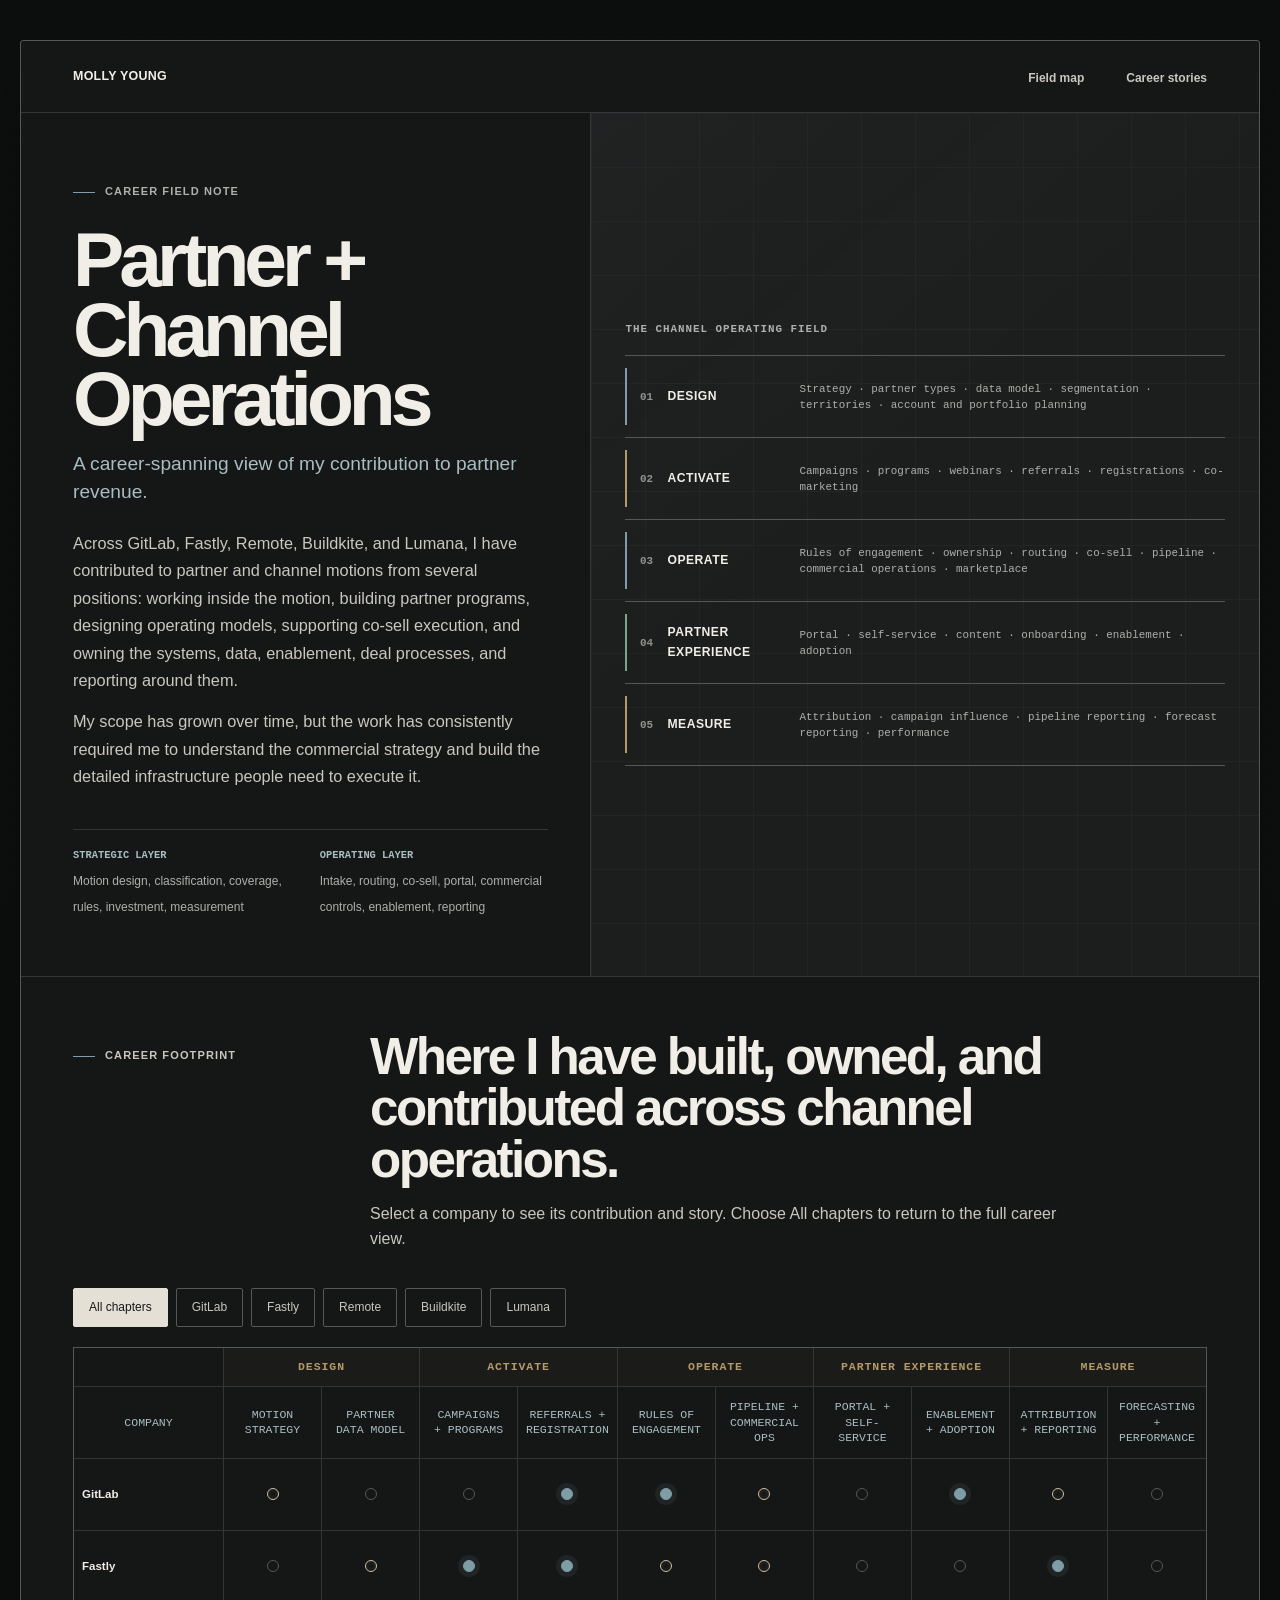
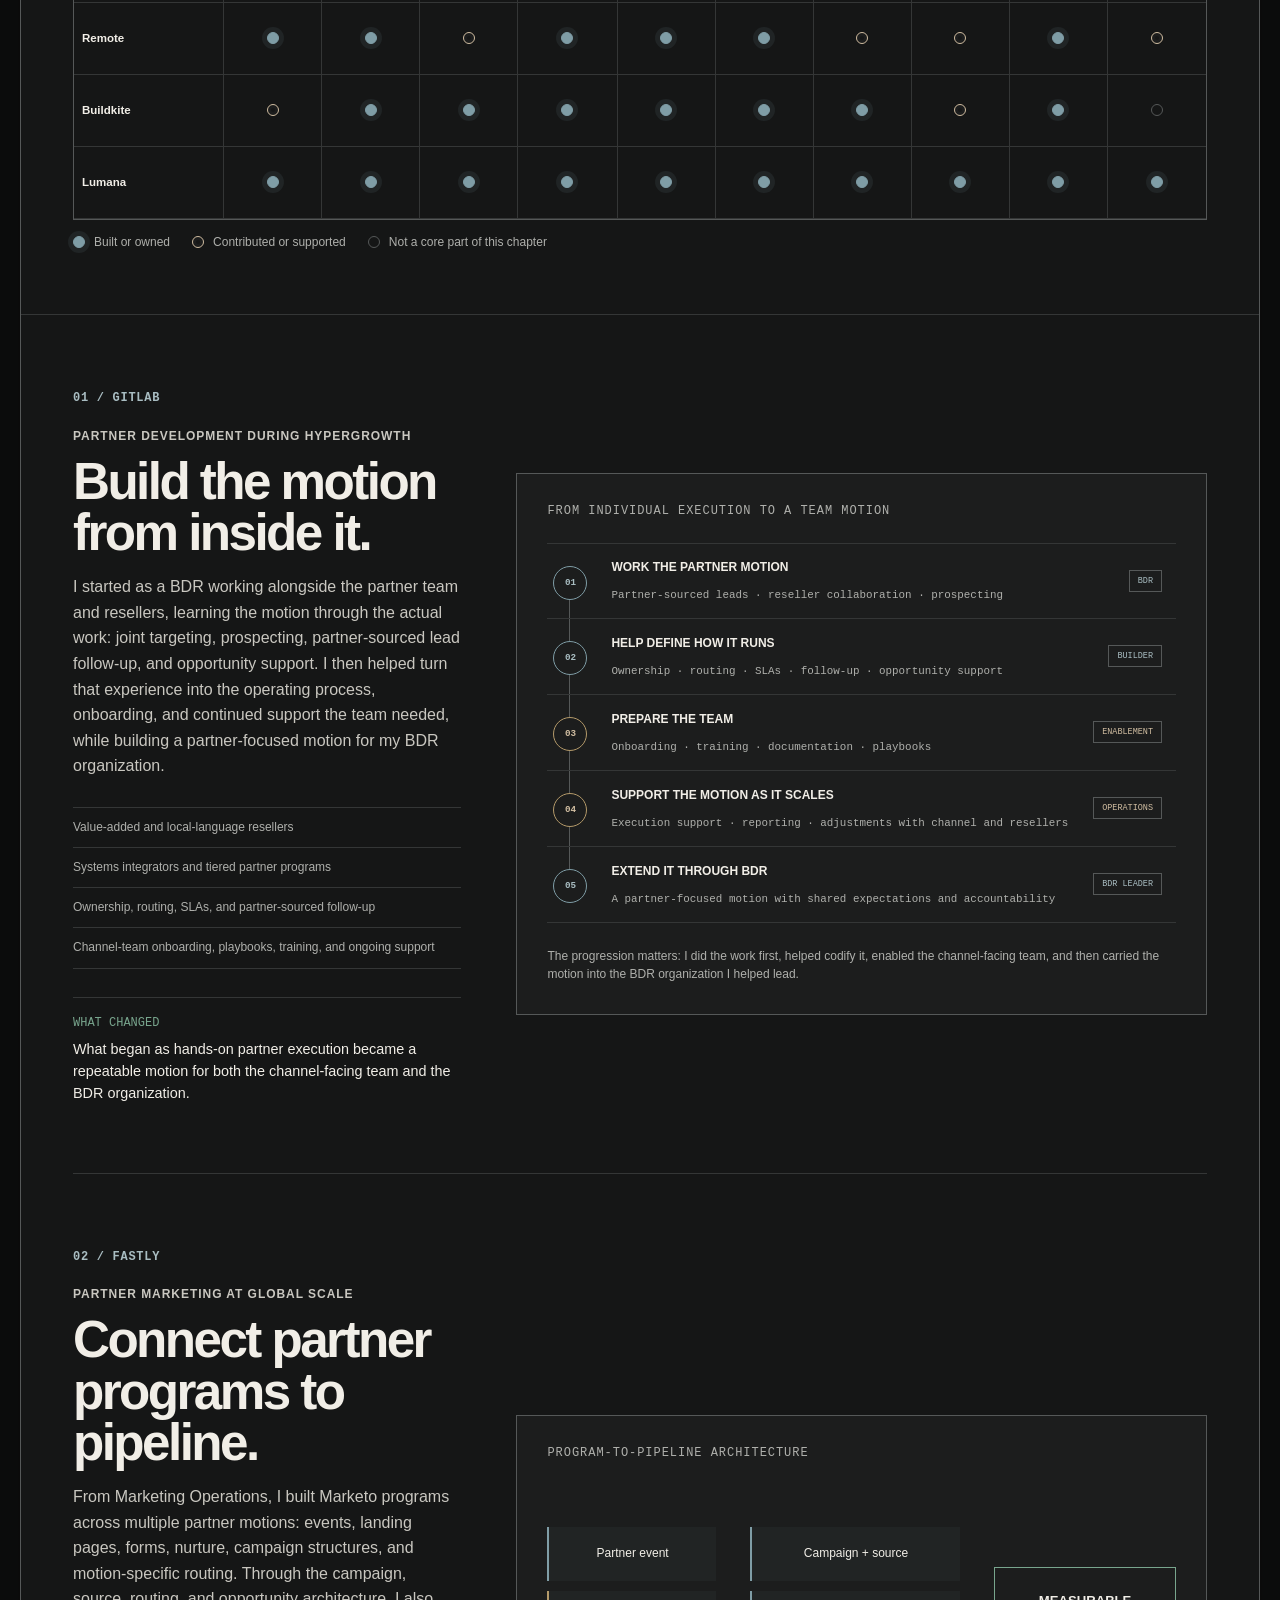
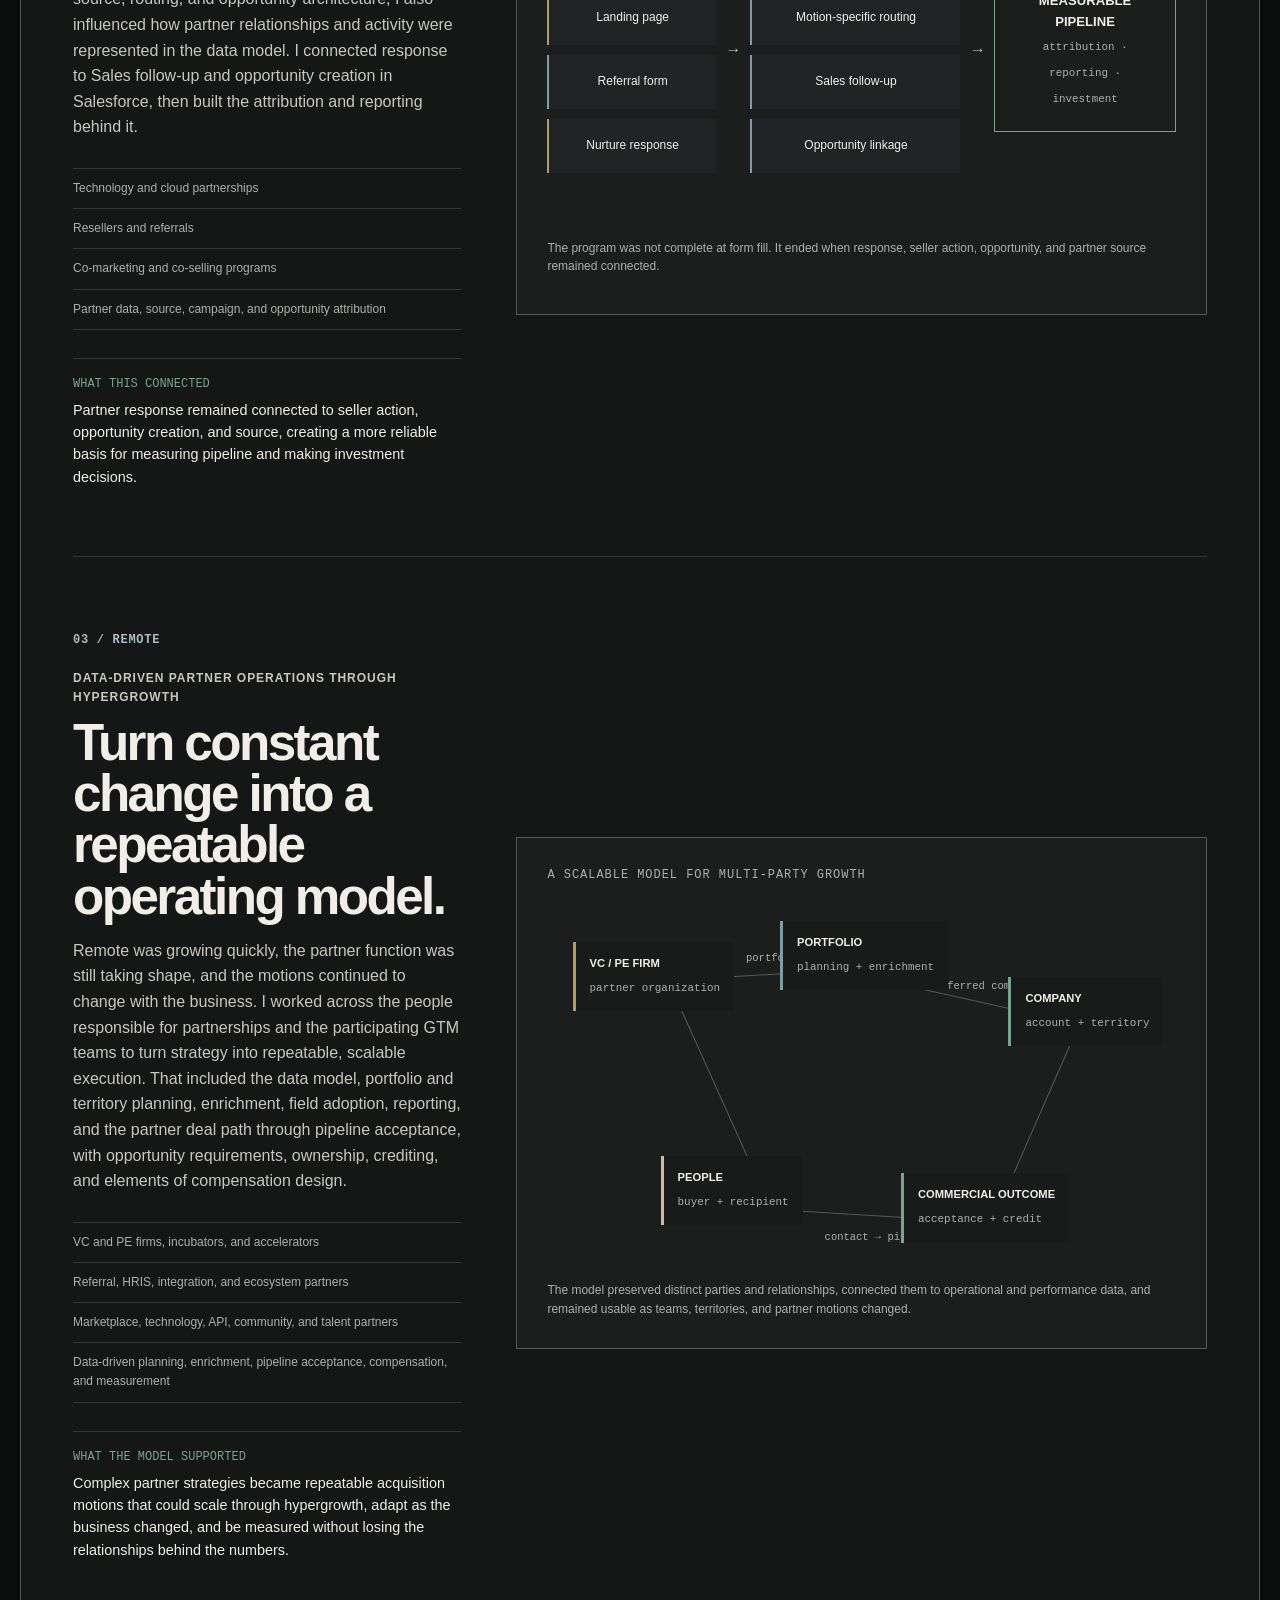
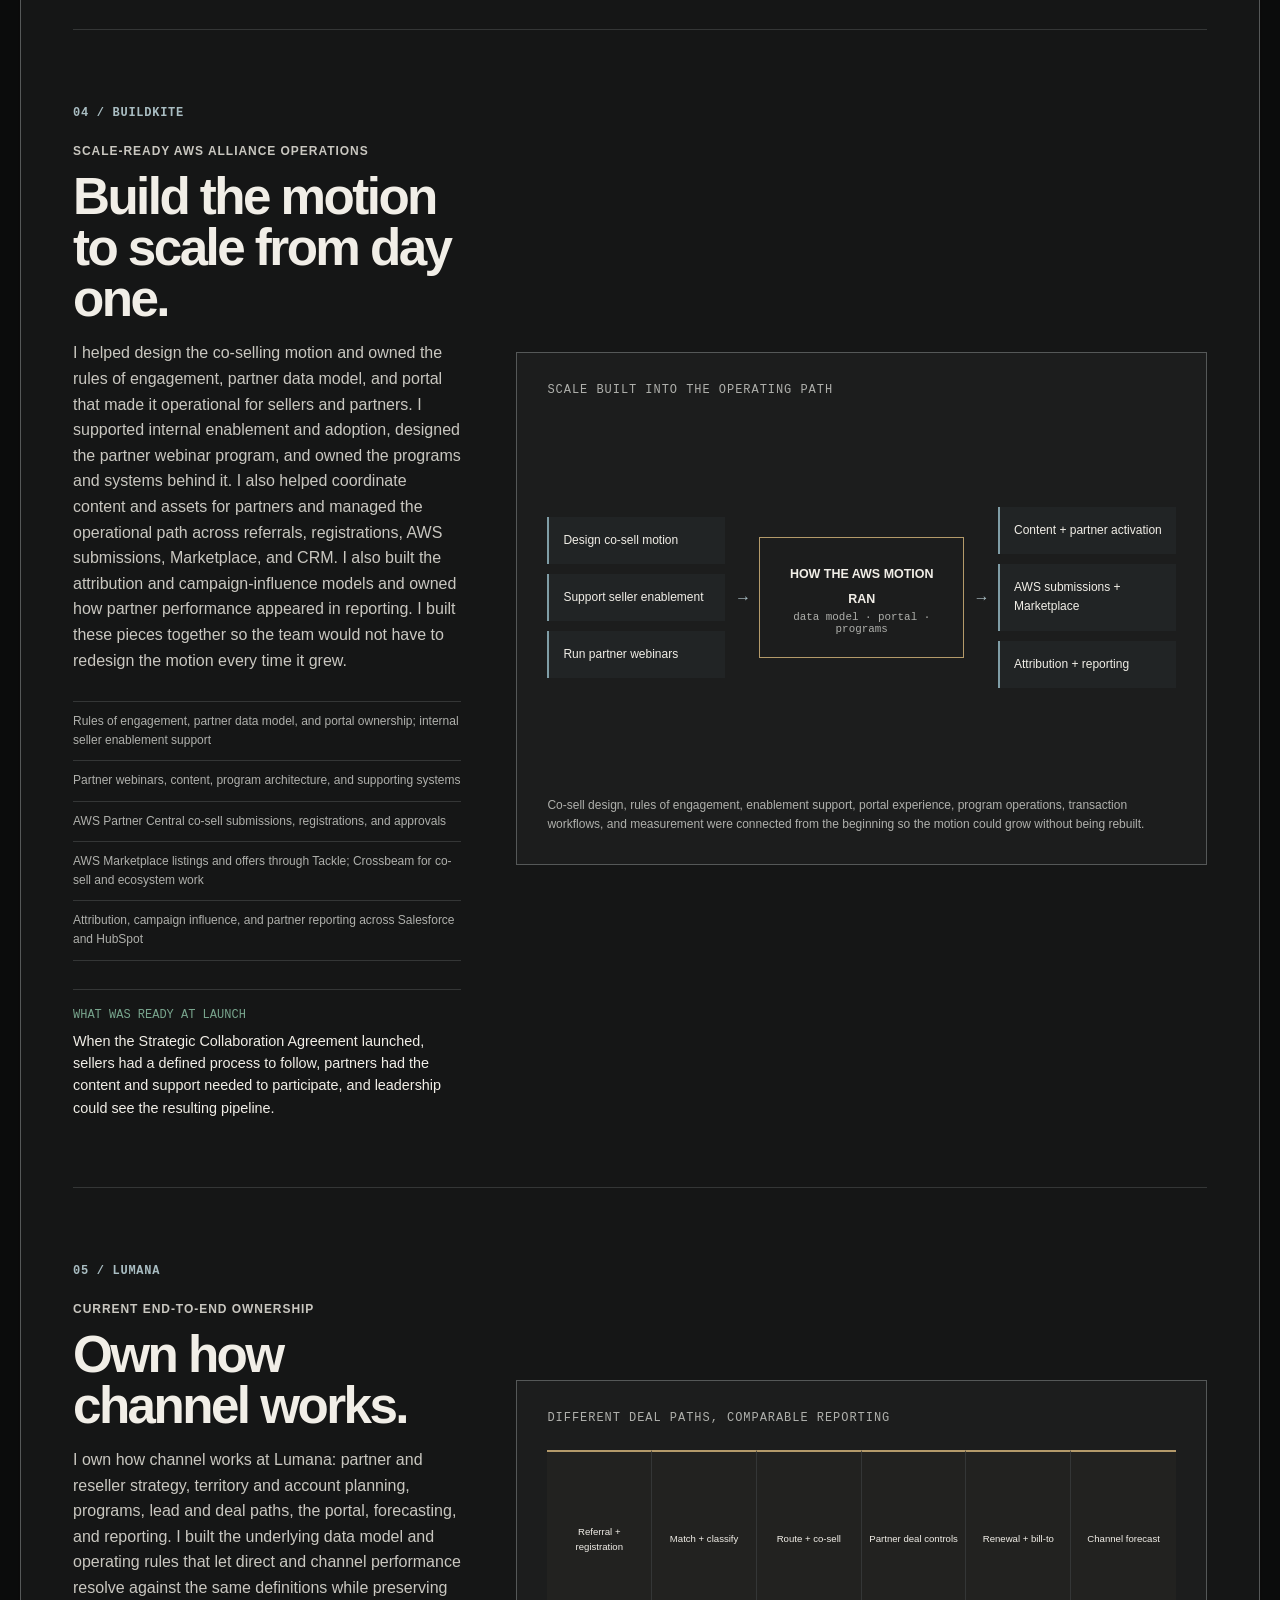
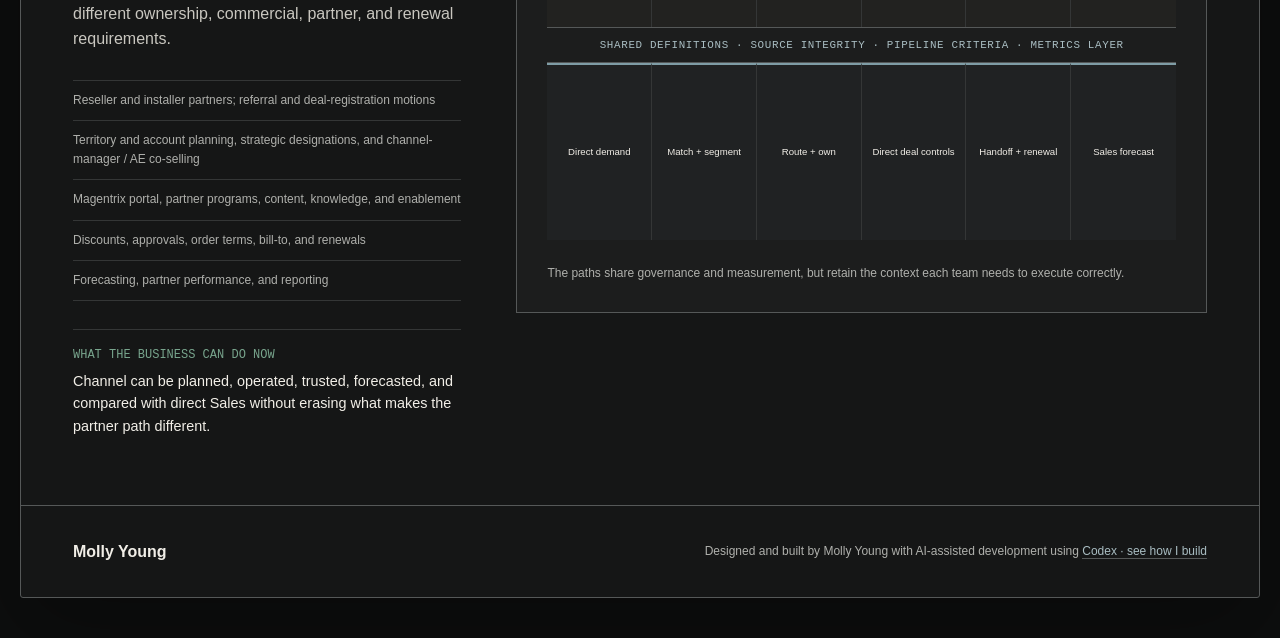
==== channel-operations/index.html @ 3a113d92 "Correct Buildkite channel ownership" ====
<!doctype html><html lang="en"><head>
  <meta charset="utf-8">
  <meta name="viewport" content="width=device-width,initial-scale=1">
  <meta name="description" content="Molly Young's work designing and operating partner and channel revenue motions.">
  <title>Channel Operations | Molly Young</title>
  <link rel="icon" type="image/svg+xml" href="data:image/svg+xml,%3Csvg xmlns='http://www.w3.org/2000/svg' viewBox='0 0 32 32'%3E%3Crect width='32' height='32' fill='%23151616'/%3E%3Cpath d='M6 9h7v5h6V9h7M6 23h7v-5h6v5h7' fill='none' stroke='%237f9da6' stroke-width='2'/%3E%3C/svg%3E">
  <style>
    :root{--page:#0d0e0e;--shell:#151616;--panel:#1c1d1d;--panel2:#202222;--line:#343636;--line2:#555858;--text:#f1eee7;--body:#c9c7c0;--muted:#afb0ac;--faint:#92938f;--steel:#7f9da6;--steel2:#a9bdc2;--bone:#e5e0d6;--ochre:#b49a6a;--human:#d0bda1;--pass:#78a58d;--issue:#c29462;--max:1240px;--sans:Inter,ui-sans-serif,-apple-system,BlinkMacSystemFont,"Segoe UI",Helvetica,Arial,sans-serif;--mono:ui-monospace,SFMono-Regular,Menlo,Consolas,monospace}
    *{box-sizing:border-box}html{color-scheme:dark;scroll-behavior:smooth}body{margin:0;background:var(--page);color:var(--text);font:16px/1.6 var(--sans);-webkit-font-smoothing:antialiased}body:before{content:"";position:fixed;inset:0;z-index:-1;opacity:.17;background-image:radial-gradient(rgba(241,238,231,.12) .55px,transparent .65px);background-size:5px 5px}a{color:inherit}button{font:inherit}.skip{position:fixed;left:8px;top:8px;z-index:99;padding:10px 14px;background:var(--bone);color:#171818;transform:translateY(-150%)}.skip:focus{transform:none}
    .shell{width:min(calc(100% - 32px),var(--max));margin:40px auto;border:1px solid var(--line2);border-radius:3px;background:var(--shell);box-shadow:0 30px 90px rgba(0,0,0,.3);overflow:hidden}.site-head{min-height:72px;padding:0 52px;display:flex;align-items:center;justify-content:space-between;border-bottom:1px solid var(--line)}.wordmark{font-size:.78rem;font-weight:760;letter-spacing:.02em;text-transform:uppercase;text-decoration:none}.site-head nav{display:flex;gap:42px}.site-head nav a{padding:26px 0 22px;color:var(--body);font-size:.7rem;font-weight:650;text-decoration:none}.site-head nav a:hover{color:var(--text)}
    .eyebrow,.label{margin:0;color:var(--muted);font-size:.69rem;font-weight:740;letter-spacing:.1em;text-transform:uppercase}.eyebrow:before,.label:before{content:"";width:22px;height:1px;margin-right:10px;display:inline-block;vertical-align:middle;background:var(--steel)}
    .hero{min-height:660px;display:grid;grid-template-columns:.92fr 1.08fr;border-bottom:1px solid var(--line)}.hero-copy{padding:70px 42px 58px 52px;display:flex;flex-direction:column;justify-content:space-between}.hero h1{max-width:640px;margin:24px 0 16px;font-size:clamp(3.5rem,6vw,5.8rem);font-weight:690;line-height:.91;letter-spacing:-.065em}.hero-deck{max-width:610px;margin:0 0 24px;color:var(--steel2);font-size:1.2rem;line-height:1.45}.hero-intro{max-width:610px;margin:0;color:var(--body);font-size:1.02rem;line-height:1.68}.hero-intro+.hero-intro{margin-top:14px}.hero-foot{margin-top:38px;padding-top:18px;border-top:1px solid var(--line);display:grid;grid-template-columns:1fr 1fr;gap:18px}.hero-foot strong{display:block;margin-bottom:5px;color:var(--steel2);font:700 .65rem/1.4 var(--mono);text-transform:uppercase}.hero-foot span{color:var(--muted);font-size:.75rem}
    .relationship-map{min-height:660px;padding:52px 34px;position:relative;display:grid;place-items:center;border-left:1px solid var(--line);overflow:hidden;background:linear-gradient(140deg,rgba(127,157,166,.04),transparent 45%),var(--panel)}.map-grid{position:absolute;inset:0;opacity:.32;background-image:linear-gradient(var(--line) 1px,transparent 1px),linear-gradient(90deg,var(--line) 1px,transparent 1px);background-size:54px 54px}.map{width:min(100%,550px);aspect-ratio:1.03;position:relative}.map:before,.map:after{content:"";position:absolute;inset:18%;border:1px solid rgba(127,157,166,.34);border-radius:50%}.map:after{inset:33%;border-color:rgba(180,154,106,.38)}.map-core{position:absolute;inset:39% 30%;z-index:3;display:grid;place-items:center;border:1px solid var(--steel);background:var(--shell);text-align:center}.map-core strong{font-size:.83rem;letter-spacing:.06em;text-transform:uppercase}.map-core span{color:var(--muted);font:.58rem var(--mono)}.node{position:absolute;z-index:4;width:128px;min-height:62px;padding:10px 11px;display:grid;place-content:center;border-left:2px solid var(--steel);background:#191b1b;box-shadow:0 8px 25px rgba(0,0,0,.24)}.node strong{font-size:.68rem;text-transform:uppercase}.node small{color:var(--muted);font:.54rem/1.45 var(--mono)}.n1{left:4%;top:6%}.n2{right:2%;top:10%;border-color:var(--ochre)}.n3{left:0;top:45%;border-color:var(--pass)}.n4{right:0;top:45%;border-color:var(--human)}.n5{left:10%;bottom:4%;border-color:var(--ochre)}.n6{right:8%;bottom:3%;border-color:var(--pass)}.link{position:absolute;z-index:1;height:1px;background:var(--line2);transform-origin:left center}.l1{width:43%;left:24%;top:26%;transform:rotate(28deg)}.l2{width:37%;left:51%;top:31%;transform:rotate(-30deg)}.l3{width:37%;left:19%;top:53%}.l4{width:38%;left:50%;top:54%}.l5{width:40%;left:22%;top:72%;transform:rotate(-27deg)}.l6{width:38%;left:51%;top:69%;transform:rotate(29deg)}
    .scope-field{width:min(100%,600px);position:relative;z-index:2}.scope-title{margin:0 0 20px;color:var(--muted);font:700 .68rem var(--mono);letter-spacing:.09em;text-transform:uppercase}.scope-bands{border-top:1px solid var(--line2)}.scope-band{min-height:82px;padding:13px 0;display:grid;grid-template-columns:42px 132px 1fr;align-items:center;border-bottom:1px solid var(--line2);position:relative}.scope-band:before{content:"";width:2px;position:absolute;inset:12px auto 12px 0;background:var(--steel)}.scope-band:nth-child(2):before,.scope-band:nth-child(5):before{background:var(--ochre)}.scope-band:nth-child(4):before{background:var(--pass)}.scope-number{color:var(--faint);font:700 .62rem var(--mono);text-align:center}.scope-band strong{font-size:.76rem;letter-spacing:.04em;text-transform:uppercase}.scope-band p{margin:0;color:var(--muted);font:.72rem/1.48 var(--mono)}
    .field{padding:54px 52px 62px;border-bottom:1px solid var(--line)}.field-head{display:grid;grid-template-columns:.45fr 1.55fr;gap:54px;margin-bottom:36px}.field h2,.chapter h2{margin:0;font-size:clamp(2.2rem,4vw,4.1rem);line-height:1;letter-spacing:-.05em}.field-head p{max-width:720px;margin:16px 0 0;color:var(--body)}.company-filter{display:flex;flex-wrap:wrap;gap:8px;margin:0 0 20px}.company-filter button{padding:9px 15px;border:1px solid var(--line2);border-radius:2px;background:transparent;color:var(--body);font-size:.74rem;cursor:pointer}.company-filter button[aria-pressed=true]{border-color:var(--bone);background:var(--bone);color:#171818}.company-filter button:hover{border-color:var(--steel2)}
    .matrix-wrap{overflow:auto;border:1px solid var(--line2)}.matrix{min-width:1120px;display:grid;grid-template-columns:150px repeat(10,1fr)}.cell{min-height:72px;padding:11px 8px;border-right:1px solid var(--line);border-bottom:1px solid var(--line);display:flex;align-items:center;justify-content:center;text-align:center;color:var(--muted);font-size:.65rem}.cell.end{border-right:0}.cell.band{min-height:35px;color:var(--ochre);background:rgba(180,154,106,.035);font:700 .56rem var(--mono);letter-spacing:.08em;text-transform:uppercase}.cell.band.blank{background:transparent}.cell.head{min-height:72px;color:var(--steel2);font:.58rem/1.35 var(--mono);text-transform:uppercase}.cell.company{justify-content:flex-start;color:var(--text);font-weight:750}.dot{width:12px;height:12px;border:1px solid var(--line2);border-radius:50%;background:transparent;transition:.18s}.dot.on{border-color:var(--steel);background:var(--steel);box-shadow:0 0 0 5px rgba(127,157,166,.1)}.dot.support{border-color:var(--human);background:transparent;box-shadow:inset 0 0 0 3px var(--panel)}.row.dim .dot.on,.row.dim .dot.support{opacity:.18}.row.dim .company{color:var(--faint)}.matrix-legend{margin:13px 0 0;display:flex;flex-wrap:wrap;gap:22px;color:var(--muted);font-size:.7rem}.matrix-legend span{display:flex;align-items:center;gap:9px}.matrix-legend .dot{display:inline-block;flex:0 0 auto}
    .chapters{padding:0 52px;display:flex;flex-direction:column}.chapter{min-height:680px;padding:68px 0;border-bottom:1px solid var(--line);display:grid;grid-template-columns:.72fr 1.28fr;gap:55px}.chapter:last-child{border-bottom:0}.chapter.is-selected{order:-1}.chapter.is-selected .chapter-index{color:var(--ochre)}.chapter-index{color:var(--steel2);font:700 .64rem var(--mono);letter-spacing:.06em}.chapter-kicker{margin:18px 0 10px;color:var(--ochre);font-size:.7rem;font-weight:750;text-transform:uppercase;letter-spacing:.08em}.chapter-copy>p{color:var(--body);max-width:520px}.motions{margin:28px 0 0;padding:0;list-style:none;border-top:1px solid var(--line)}.motions li{padding:10px 0;border-bottom:1px solid var(--line);color:var(--muted);font-size:.75rem}.chapter-visual{align-self:center;min-height:500px;padding:30px;position:relative;border:1px solid var(--line2);background:var(--panel);overflow:hidden}.chapter.is-selected .chapter-visual{border-color:var(--steel)}.visual-title{margin:0 0 25px;color:var(--muted);font:.6rem var(--mono);text-transform:uppercase;letter-spacing:.08em}.visual-caption{margin:24px 0 0;color:var(--muted);font-size:.72rem;line-height:1.55}.impact{margin-top:28px;padding:18px 0 0;border-top:1px solid var(--line)}.impact strong{display:block;color:var(--pass);font:.63rem var(--mono);text-transform:uppercase}.impact p{margin:8px 0 0;color:var(--text);font-size:.9rem;line-height:1.55}
    .gitlab-path{position:relative;display:grid;gap:0}.gitlab-path:before{content:"";position:absolute;top:29px;bottom:29px;left:22px;width:1px;background:var(--line2)}.gitlab-step{min-height:76px;padding:13px 14px 13px 64px;position:relative;display:grid;grid-template-columns:1fr auto;gap:6px 18px;align-items:center;border-bottom:1px solid var(--line)}.gitlab-step:first-child{border-top:1px solid var(--line)}.gitlab-step:before{content:attr(data-step);width:32px;height:32px;position:absolute;left:6px;top:22px;display:grid;place-items:center;border:1px solid var(--steel);border-radius:50%;background:var(--panel);color:var(--steel2);font:700 .58rem var(--mono)}.gitlab-step:nth-child(3):before,.gitlab-step:nth-child(4):before{border-color:var(--ochre);color:var(--human)}.gitlab-step b{font-size:.76rem;text-transform:uppercase}.gitlab-step span{grid-column:1;color:var(--muted);font:.58rem/1.5 var(--mono)}.gitlab-role{grid-column:2;grid-row:1 / span 2;padding:5px 8px;border:1px solid var(--line2);color:var(--steel2)!important;font:.53rem var(--mono)!important;text-transform:uppercase;white-space:nowrap}.gitlab-step:nth-child(3) .gitlab-role,.gitlab-step:nth-child(4) .gitlab-role{color:var(--human)!important}
    .funnel{display:grid;grid-template-columns:.88fr 34px 1.1fr 34px .95fr;align-items:center;min-height:330px}.funnel-col{display:grid;gap:10px}.funnel-col span{min-height:54px;padding:10px 12px;display:grid;place-content:center;border-left:2px solid var(--steel);background:rgba(127,157,166,.055);font-size:.67rem;text-align:center}.funnel-col:first-child span:nth-child(2n){border-color:var(--ochre)}.arrow{color:var(--steel2);text-align:center}.funnel-result{padding:22px;border:1px solid var(--pass);text-align:center}.funnel-result strong{display:block;font-size:.82rem;text-transform:uppercase}.funnel-result small{color:var(--muted);font:.56rem var(--mono)}
    .relationship-graph{min-height:350px;position:relative}.entity{position:absolute;min-width:120px;padding:13px 14px;border-left:3px solid var(--steel);background:#191b1b}.entity strong{display:block;font-size:.7rem;text-transform:uppercase}.entity small{color:var(--muted);font:.53rem var(--mono)}.e-firm{left:4%;top:10%;border-color:var(--ochre)}.e-portfolio{left:37%;top:4%}.e-company{right:2%;top:20%;border-color:var(--pass)}.e-contact{left:18%;bottom:9%;border-color:var(--human)}.e-opp{right:17%;bottom:4%;border-color:var(--pass)}.graph-lines{position:absolute;inset:0}.graph-lines line{stroke:var(--line2);stroke-width:1}.graph-lines text{fill:var(--muted);font:8px var(--mono)}
    .aws-map{display:grid;grid-template-columns:1fr 34px 1.15fr 34px 1fr;align-items:center;min-height:350px}.aws-group{display:grid;gap:10px}.aws-group>span{padding:14px;border-left:2px solid var(--steel);background:rgba(127,157,166,.05);font-size:.68rem}.aws-core{padding:22px 16px;border:1px solid var(--ochre);text-align:center}.aws-core strong{font-size:.78rem;text-transform:uppercase}.aws-core small{display:block;color:var(--muted);font:.54rem var(--mono)}
    .dual-motion{display:grid;grid-template-rows:auto 36px auto;min-height:390px}.motion-lanes{display:grid;grid-template-columns:repeat(6,1fr);gap:0}.motion-lanes span{min-height:68px;padding:10px 6px;display:grid;place-content:center;border-top:2px solid var(--steel);border-right:1px solid var(--line);background:rgba(127,157,166,.04);font-size:.6rem;text-align:center}.motion-lanes span:last-child{border-right:0}.motion-lanes.partner span{border-top-color:var(--ochre);background:rgba(180,154,106,.04)}.shared-layer{display:grid;place-items:center;border-block:1px solid var(--line2);color:var(--steel2);font:.58rem var(--mono);text-transform:uppercase;letter-spacing:.06em}
    footer{min-height:92px;padding:22px 52px;display:flex;align-items:center;justify-content:space-between;gap:28px;border-top:1px solid var(--line2)}footer span{color:var(--muted);font-size:.7rem;text-align:right}footer a{color:var(--steel2);text-decoration:none;border-bottom:1px solid var(--line2)}footer a:hover{color:var(--text);border-color:var(--steel2)}
    @media(max-width:900px){.hero{grid-template-columns:1fr}.relationship-map{border-left:0;border-top:1px solid var(--line)}.thesis,.field-head,.systems-head{grid-template-columns:1fr;gap:20px}.chapter{grid-template-columns:1fr}.systems-grid{grid-template-columns:1fr 1fr}.system-company{border-bottom:1px solid var(--line)}.system-company:nth-child(2n){border-right:0}}
    @media(max-width:680px){.shell{width:100%;margin:0;border-inline:0}.site-head{padding:18px 20px;align-items:flex-start;gap:14px;flex-direction:column}.site-head nav{width:100%;gap:0;justify-content:space-between}.hero-copy,.field,.systems{padding:44px 20px}.hero h1{font-size:3.7rem}.hero-foot{grid-template-columns:1fr}.relationship-map{min-height:540px;padding:30px 12px}.map{transform:scale(.9)}.thesis{padding:42px 20px}.chapters{padding:0 20px}.chapter{padding:54px 0;gap:30px}.chapter-visual{min-height:450px;padding:20px}.funnel,.aws-map{grid-template-columns:1fr;gap:10px}.funnel>.arrow,.aws-map>.arrow{transform:rotate(90deg)}.relationship-graph{transform:scale(.9)}.motion-lanes{grid-template-columns:repeat(3,1fr)}.systems-grid{grid-template-columns:1fr}.system-company{border-right:0}footer{padding:22px 20px;align-items:flex-start;gap:12px;flex-direction:column}}
    @media(max-width:520px){.scope-band{grid-template-columns:34px 1fr;padding:12px 0}.scope-band strong{padding-right:8px}.scope-band p{grid-column:2;margin-top:5px;padding-right:4px}}
    @media(prefers-reduced-motion:reduce){html{scroll-behavior:auto}*{transition:none!important}}
    .chapter[hidden]{display:none!important}
    .site-head nav a,.company-filter button,.matrix-legend,.chapter-index,.chapter-kicker,.motions li,.visual-title,.visual-caption,.impact strong,footer span{font-size:.75rem}
    .cell,.cell.band,.cell.head{font-size:.72rem;line-height:1.35}
    .scope-title,.scope-number,.scope-band p,.map-core span,.node small,.gitlab-step span,.gitlab-role,.funnel-result small,.entity small,.aws-core small,.shared-layer{font-size:.68rem}
    .node strong,.gitlab-step b,.funnel-col span,.aws-group>span{font-size:.75rem}
    .graph-lines text{font-size:10px}
    a:focus-visible,button:focus-visible{outline:2px solid var(--steel2);outline-offset:3px}
  </style></head><body>
  <a class="skip" href="#main">Skip to content</a>
  <div class="shell">
    <header class="site-head"><a class="wordmark" href="https://molleyoung.github.io/whoami/">Molly Young</a><nav aria-label="Page"><a href="#field">Field map</a><a href="#stories">Career stories</a></nav></header>
    <main id="main">
      <section class="hero">
        <div class="hero-copy">
          <div><p class="eyebrow">Career field note</p><h1>Partner + Channel Operations</h1><p class="hero-deck">A career-spanning view of my contribution to partner revenue.</p><p class="hero-intro">Across GitLab, Fastly, Remote, Buildkite, and Lumana, I have contributed to partner and channel motions from several positions: working inside the motion, building partner programs, designing operating models, supporting co-sell execution, and owning the systems, data, enablement, deal processes, and reporting around them.</p><p class="hero-intro">My scope has grown over time, but the work has consistently required me to understand the commercial strategy and build the detailed infrastructure people need to execute it.</p></div>
          <div class="hero-foot"><div><strong>Strategic layer</strong><span>Motion design, classification, coverage, rules, investment, measurement</span></div><div><strong>Operating layer</strong><span>Intake, routing, co-sell, portal, commercial controls, enablement, reporting</span></div></div>
        </div>
        <div class="relationship-map" aria-label="The channel operating field across design, activation, operations, partner experience, and measurement">
          <div class="map-grid"></div><div class="scope-field"><p class="scope-title">The channel operating field</p><div class="scope-bands"><div class="scope-band"><span class="scope-number">01</span><strong>Design</strong><p>Strategy · partner types · data model · segmentation · territories · account and portfolio planning</p></div><div class="scope-band"><span class="scope-number">02</span><strong>Activate</strong><p>Campaigns · programs · webinars · referrals · registrations · co-marketing</p></div><div class="scope-band"><span class="scope-number">03</span><strong>Operate</strong><p>Rules of engagement · ownership · routing · co-sell · pipeline · commercial operations · marketplace</p></div><div class="scope-band"><span class="scope-number">04</span><strong>Partner experience</strong><p>Portal · self-service · content · onboarding · enablement · adoption</p></div><div class="scope-band"><span class="scope-number">05</span><strong>Measure</strong><p>Attribution · campaign influence · pipeline reporting · forecast reporting · performance</p></div></div></div>
        </div>
      </section>
      <section class="field" id="field">
        <div class="field-head"><p class="label">Career footprint</p><div><h2>Where I have built, owned, and contributed across channel operations.</h2><p>Select a company to see its contribution and story. Choose All chapters to return to the full career view.</p></div></div>
        <div class="company-filter" aria-label="Highlight one company"><button aria-pressed="true" data-company="all">All chapters</button><button aria-pressed="false" data-company="gitlab">GitLab</button><button aria-pressed="false" data-company="fastly">Fastly</button><button aria-pressed="false" data-company="remote">Remote</button><button aria-pressed="false" data-company="buildkite">Buildkite</button><button aria-pressed="false" data-company="lumana">Lumana</button></div>
        <div class="matrix-wrap"><div class="matrix" role="table" aria-label="Company contribution across ten channel operations capabilities">
          <div class="cell band blank"></div><div class="cell band" style="grid-column:span 2">Design</div><div class="cell band" style="grid-column:span 2">Activate</div><div class="cell band" style="grid-column:span 2">Operate</div><div class="cell band" style="grid-column:span 2">Partner experience</div><div class="cell band end" style="grid-column:span 2">Measure</div>
          <div class="cell head">Company</div><div class="cell head">Motion<br>strategy</div><div class="cell head">Partner<br>data model</div><div class="cell head">Campaigns<br>+ programs</div><div class="cell head">Referrals +<br>registration</div><div class="cell head">Rules of<br>engagement</div><div class="cell head">Pipeline +<br>commercial ops</div><div class="cell head">Portal +<br>self-service</div><div class="cell head">Enablement<br>+ adoption</div><div class="cell head">Attribution<br>+ reporting</div><div class="cell head end">Forecasting +<br>performance</div>
          <div class="row company" data-row="gitlab" style="display:contents"><div class="cell company">GitLab</div><div class="cell"><i class="dot support" aria-label="Contributed"></i></div><div class="cell"><i class="dot"></i></div><div class="cell"><i class="dot"></i></div><div class="cell"><i class="dot on" aria-label="Built or owned"></i></div><div class="cell"><i class="dot on" aria-label="Built or owned"></i></div><div class="cell"><i class="dot support" aria-label="Contributed"></i></div><div class="cell"><i class="dot"></i></div><div class="cell"><i class="dot on" aria-label="Built or owned"></i></div><div class="cell"><i class="dot support" aria-label="Contributed"></i></div><div class="cell end"><i class="dot"></i></div></div>
          <div class="row company" data-row="fastly" style="display:contents"><div class="cell company">Fastly</div><div class="cell"><i class="dot"></i></div><div class="cell"><i class="dot support" aria-label="Contributed"></i></div><div class="cell"><i class="dot on" aria-label="Built or owned"></i></div><div class="cell"><i class="dot on" aria-label="Built or owned"></i></div><div class="cell"><i class="dot support" aria-label="Contributed"></i></div><div class="cell"><i class="dot support" aria-label="Contributed"></i></div><div class="cell"><i class="dot"></i></div><div class="cell"><i class="dot"></i></div><div class="cell"><i class="dot on" aria-label="Built or owned"></i></div><div class="cell end"><i class="dot"></i></div></div>
          <div class="row company" data-row="remote" style="display:contents"><div class="cell company">Remote</div><div class="cell"><i class="dot on" aria-label="Built or owned"></i></div><div class="cell"><i class="dot on" aria-label="Built or owned"></i></div><div class="cell"><i class="dot support" aria-label="Contributed"></i></div><div class="cell"><i class="dot on" aria-label="Built or owned"></i></div><div class="cell"><i class="dot on" aria-label="Built or owned"></i></div><div class="cell"><i class="dot on" aria-label="Built or owned"></i></div><div class="cell"><i class="dot support" aria-label="Contributed"></i></div><div class="cell"><i class="dot support" aria-label="Contributed"></i></div><div class="cell"><i class="dot on" aria-label="Built or owned"></i></div><div class="cell end"><i class="dot support" aria-label="Contributed"></i></div></div>
          <div class="row company" data-row="buildkite" style="display:contents"><div class="cell company">Buildkite</div><div class="cell"><i class="dot support" aria-label="Contributed"></i></div><div class="cell"><i class="dot on" aria-label="Built or owned"></i></div><div class="cell"><i class="dot on" aria-label="Built or owned"></i></div><div class="cell"><i class="dot on" aria-label="Built or owned"></i></div><div class="cell"><i class="dot on" aria-label="Built or owned"></i></div><div class="cell"><i class="dot on" aria-label="Built or owned"></i></div><div class="cell"><i class="dot on" aria-label="Built or owned"></i></div><div class="cell"><i class="dot support" aria-label="Contributed"></i></div><div class="cell"><i class="dot on" aria-label="Built or owned"></i></div><div class="cell end"><i class="dot"></i></div></div>
          <div class="row company" data-row="lumana" style="display:contents"><div class="cell company">Lumana</div><div class="cell"><i class="dot on" aria-label="Built or owned"></i></div><div class="cell"><i class="dot on" aria-label="Built or owned"></i></div><div class="cell"><i class="dot on" aria-label="Built or owned"></i></div><div class="cell"><i class="dot on" aria-label="Built or owned"></i></div><div class="cell"><i class="dot on" aria-label="Built or owned"></i></div><div class="cell"><i class="dot on" aria-label="Built or owned"></i></div><div class="cell"><i class="dot on" aria-label="Built or owned"></i></div><div class="cell"><i class="dot on" aria-label="Built or owned"></i></div><div class="cell"><i class="dot on" aria-label="Built or owned"></i></div><div class="cell end"><i class="dot on" aria-label="Built or owned"></i></div></div>
        </div></div>
        <div class="matrix-legend" aria-label="Matrix legend"><span><i class="dot on"></i> Built or owned</span><span><i class="dot support"></i> Contributed or supported</span><span><i class="dot"></i> Not a core part of this chapter</span></div>
      </section>
      <div class="chapters" id="stories" aria-live="polite">
        <section class="chapter"><div class="chapter-copy"><span class="chapter-index">01 / GITLAB</span><p class="chapter-kicker">Partner development during hypergrowth</p><h2>Build the motion from inside it.</h2><p>I started as a BDR working alongside the partner team and resellers, learning the motion through the actual work: joint targeting, prospecting, partner-sourced lead follow-up, and opportunity support. I then helped turn that experience into the operating process, onboarding, and continued support the team needed, while building a partner-focused motion for my BDR organization.</p><ul class="motions"><li>Value-added and local-language resellers</li><li>Systems integrators and tiered partner programs</li><li>Ownership, routing, SLAs, and partner-sourced follow-up</li><li>Channel-team onboarding, playbooks, training, and ongoing support</li></ul><div class="impact"><strong>What changed</strong><p>What began as hands-on partner execution became a repeatable motion for both the channel-facing team and the BDR organization.</p></div></div><div class="chapter-visual"><p class="visual-title">From individual execution to a team motion</p><div class="gitlab-path"><div class="gitlab-step" data-step="01"><b>Work the partner motion</b><span>Partner-sourced leads · reseller collaboration · prospecting</span><i class="gitlab-role">BDR</i></div><div class="gitlab-step" data-step="02"><b>Help define how it runs</b><span>Ownership · routing · SLAs · follow-up · opportunity support</span><i class="gitlab-role">Builder</i></div><div class="gitlab-step" data-step="03"><b>Prepare the team</b><span>Onboarding · training · documentation · playbooks</span><i class="gitlab-role">Enablement</i></div><div class="gitlab-step" data-step="04"><b>Support the motion as it scales</b><span>Execution support · reporting · adjustments with channel and resellers</span><i class="gitlab-role">Operations</i></div><div class="gitlab-step" data-step="05"><b>Extend it through BDR</b><span>A partner-focused motion with shared expectations and accountability</span><i class="gitlab-role">BDR leader</i></div></div><p class="visual-caption">The progression matters: I did the work first, helped codify it, enabled the channel-facing team, and then carried the motion into the BDR organization I helped lead.</p></div></section>
        <section class="chapter"><div class="chapter-copy"><span class="chapter-index">02 / FASTLY</span><p class="chapter-kicker">Partner marketing at global scale</p><h2>Connect partner programs to pipeline.</h2><p>From Marketing Operations, I built Marketo programs across multiple partner motions: events, landing pages, forms, nurture, campaign structures, and motion-specific routing. Through the campaign, source, routing, and opportunity architecture, I also influenced how partner relationships and activity were represented in the data model. I connected response to Sales follow-up and opportunity creation in Salesforce, then built the attribution and reporting behind it.</p><ul class="motions"><li>Technology and cloud partnerships</li><li>Resellers and referrals</li><li>Co-marketing and co-selling programs</li><li>Partner data, source, campaign, and opportunity attribution</li></ul><div class="impact"><strong>What this connected</strong><p>Partner response remained connected to seller action, opportunity creation, and source, creating a more reliable basis for measuring pipeline and making investment decisions.</p></div></div><div class="chapter-visual"><p class="visual-title">Program-to-pipeline architecture</p><div class="funnel"><div class="funnel-col"><span>Partner event</span><span>Landing page</span><span>Referral form</span><span>Nurture response</span></div><i class="arrow">→</i><div class="funnel-col"><span>Campaign + source</span><span>Motion-specific routing</span><span>Sales follow-up</span><span>Opportunity linkage</span></div><i class="arrow">→</i><div class="funnel-result"><strong>Measurable pipeline</strong><small>attribution · reporting · investment</small></div></div><p class="visual-caption">The program was not complete at form fill. It ended when response, seller action, opportunity, and partner source remained connected.</p></div></section>
        <section class="chapter"><div class="chapter-copy"><span class="chapter-index">03 / REMOTE</span><p class="chapter-kicker">Data-driven partner operations through hypergrowth</p><h2>Turn constant change into a repeatable operating model.</h2><p>Remote was growing quickly, the partner function was still taking shape, and the motions continued to change with the business. I worked across the people responsible for partnerships and the participating GTM teams to turn strategy into repeatable, scalable execution. That included the data model, portfolio and territory planning, enrichment, field adoption, reporting, and the partner deal path through pipeline acceptance, with opportunity requirements, ownership, crediting, and elements of compensation design.</p><ul class="motions"><li>VC and PE firms, incubators, and accelerators</li><li>Referral, HRIS, integration, and ecosystem partners</li><li>Marketplace, technology, API, community, and talent partners</li><li>Data-driven planning, enrichment, pipeline acceptance, compensation, and measurement</li></ul><div class="impact"><strong>What the model supported</strong><p>Complex partner strategies became repeatable acquisition motions that could scale through hypergrowth, adapt as the business changed, and be measured without losing the relationships behind the numbers.</p></div></div><div class="chapter-visual"><p class="visual-title">A scalable model for multi-party growth</p><div class="relationship-graph"><svg class="graph-lines" viewBox="0 0 600 350" preserveAspectRatio="none" aria-hidden="true"><line x1="120" y1="70" x2="285" y2="60"/><line x1="320" y1="70" x2="500" y2="110"/><line x1="120" y1="80" x2="210" y2="280"/><line x1="500" y1="130" x2="430" y2="290"/><line x1="235" y1="290" x2="400" y2="300"/><text x="190" y="52">portfolio relationship</text><text x="370" y="78">referred company</text><text x="265" y="318">contact → pipeline acceptance → outcome</text></svg><div class="entity e-firm"><strong>VC / PE firm</strong><small>partner organization</small></div><div class="entity e-portfolio"><strong>Portfolio</strong><small>planning + enrichment</small></div><div class="entity e-company"><strong>Company</strong><small>account + territory</small></div><div class="entity e-contact"><strong>People</strong><small>buyer + recipient</small></div><div class="entity e-opp"><strong>Commercial outcome</strong><small>acceptance + credit</small></div></div><p class="visual-caption">The model preserved distinct parties and relationships, connected them to operational and performance data, and remained usable as teams, territories, and partner motions changed.</p></div></section>
        <section class="chapter"><div class="chapter-copy"><span class="chapter-index">04 / BUILDKITE</span><p class="chapter-kicker">Scale-ready AWS alliance operations</p><h2>Build the motion to scale from day one.</h2><p>I helped design the co-selling motion and owned the rules of engagement, partner data model, and portal that made it operational for sellers and partners. I supported internal enablement and adoption, designed the partner webinar program, and owned the programs and systems behind it. I also helped coordinate content and assets for partners and managed the operational path across referrals, registrations, AWS submissions, Marketplace, and CRM. I also built the attribution and campaign-influence models and owned how partner performance appeared in reporting. I built these pieces together so the team would not have to redesign the motion every time it grew.</p><ul class="motions"><li>Rules of engagement, partner data model, and portal ownership; internal seller enablement support</li><li>Partner webinars, content, program architecture, and supporting systems</li><li>AWS Partner Central co-sell submissions, registrations, and approvals</li><li>AWS Marketplace listings and offers through Tackle; Crossbeam for co-sell and ecosystem work</li><li>Attribution, campaign influence, and partner reporting across Salesforce and HubSpot</li></ul><div class="impact"><strong>What was ready at launch</strong><p>When the Strategic Collaboration Agreement launched, sellers had a defined process to follow, partners had the content and support needed to participate, and leadership could see the resulting pipeline.</p></div></div><div class="chapter-visual"><p class="visual-title">Scale built into the operating path</p><div class="aws-map"><div class="aws-group"><span>Design co-sell motion</span><span>Support seller enablement</span><span>Run partner webinars</span></div><i class="arrow">→</i><div class="aws-core"><strong>How the AWS motion ran</strong><small>data model · portal · programs</small></div><i class="arrow">→</i><div class="aws-group"><span>Content + partner activation</span><span>AWS submissions + Marketplace</span><span>Attribution + reporting</span></div></div><p class="visual-caption">Co-sell design, rules of engagement, enablement support, portal experience, program operations, transaction workflows, and measurement were connected from the beginning so the motion could grow without being rebuilt.</p></div></section>
        <section class="chapter"><div class="chapter-copy"><span class="chapter-index">05 / LUMANA</span><p class="chapter-kicker">Current end-to-end ownership</p><h2>Own how channel works.</h2><p>I own how channel works at Lumana: partner and reseller strategy, territory and account planning, programs, lead and deal paths, the portal, forecasting, and reporting. I built the underlying data model and operating rules that let direct and channel performance resolve against the same definitions while preserving different ownership, commercial, partner, and renewal requirements.</p><ul class="motions"><li>Reseller and installer partners; referral and deal-registration motions</li><li>Territory and account planning, strategic designations, and channel-manager / AE co-selling</li><li>Magentrix portal, partner programs, content, knowledge, and enablement</li><li>Discounts, approvals, order terms, bill-to, and renewals</li><li>Forecasting, partner performance, and reporting</li></ul><div class="impact"><strong>What the business can do now</strong><p>Channel can be planned, operated, trusted, forecasted, and compared with direct Sales without erasing what makes the partner path different.</p></div></div><div class="chapter-visual"><p class="visual-title">Different deal paths, comparable reporting</p><div class="dual-motion"><div class="motion-lanes partner"><span>Referral + registration</span><span>Match + classify</span><span>Route + co-sell</span><span>Partner deal controls</span><span>Renewal + bill-to</span><span>Channel forecast</span></div><div class="shared-layer">shared definitions · source integrity · pipeline criteria · metrics layer</div><div class="motion-lanes"><span>Direct demand</span><span>Match + segment</span><span>Route + own</span><span>Direct deal controls</span><span>Handoff + renewal</span><span>Sales forecast</span></div></div><p class="visual-caption">The paths share governance and measurement, but retain the context each team needs to execute correctly.</p></div></section>
      </div>
    </main>
    <footer><strong>Molly Young</strong><span>Designed and built by Molly Young with AI-assisted development using <a href="https://molleyoung.github.io/whoami/">Codex · see how I build</a></span></footer>
  </div>
  <script>
    const buttons=[...document.querySelectorAll('[data-company]')];
    const rows=[...document.querySelectorAll('[data-row]')];
    const chapterKeys=['gitlab','fastly','remote','buildkite','lumana'];
    const chapters=[...document.querySelectorAll('.chapter')];
    buttons.forEach(button=>button.addEventListener('click',()=>{
      const selected=button.dataset.company;
      buttons.forEach(item=>item.setAttribute('aria-pressed',String(item===button)));
      rows.forEach(row=>row.classList.toggle('dim',selected!=='all'&&row.dataset.row!==selected));
      chapters.forEach((chapter,index)=>{
        const isSelected=chapterKeys[index]===selected;
        chapter.hidden=selected!=='all'&&!isSelected;
        chapter.classList.toggle('is-selected',selected!=='all'&&isSelected);
      });
    }));
  </script></body></html>
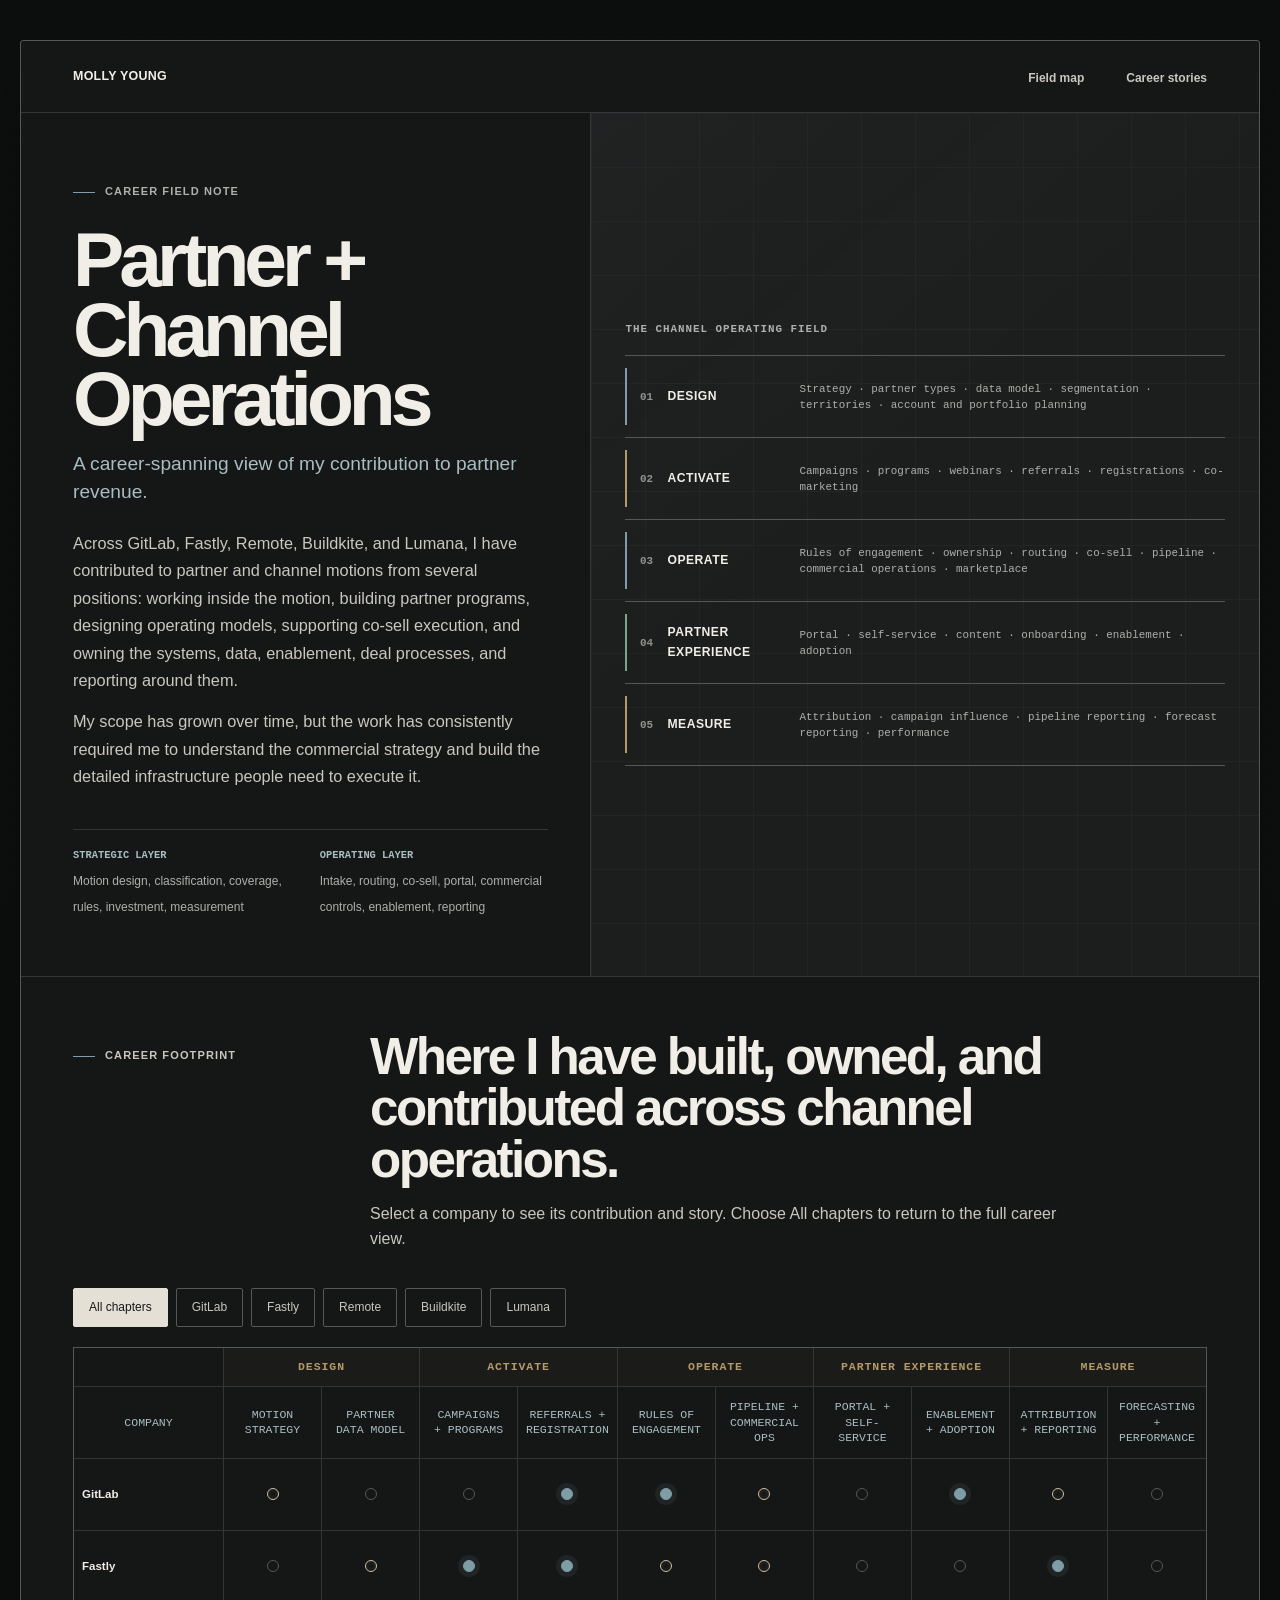
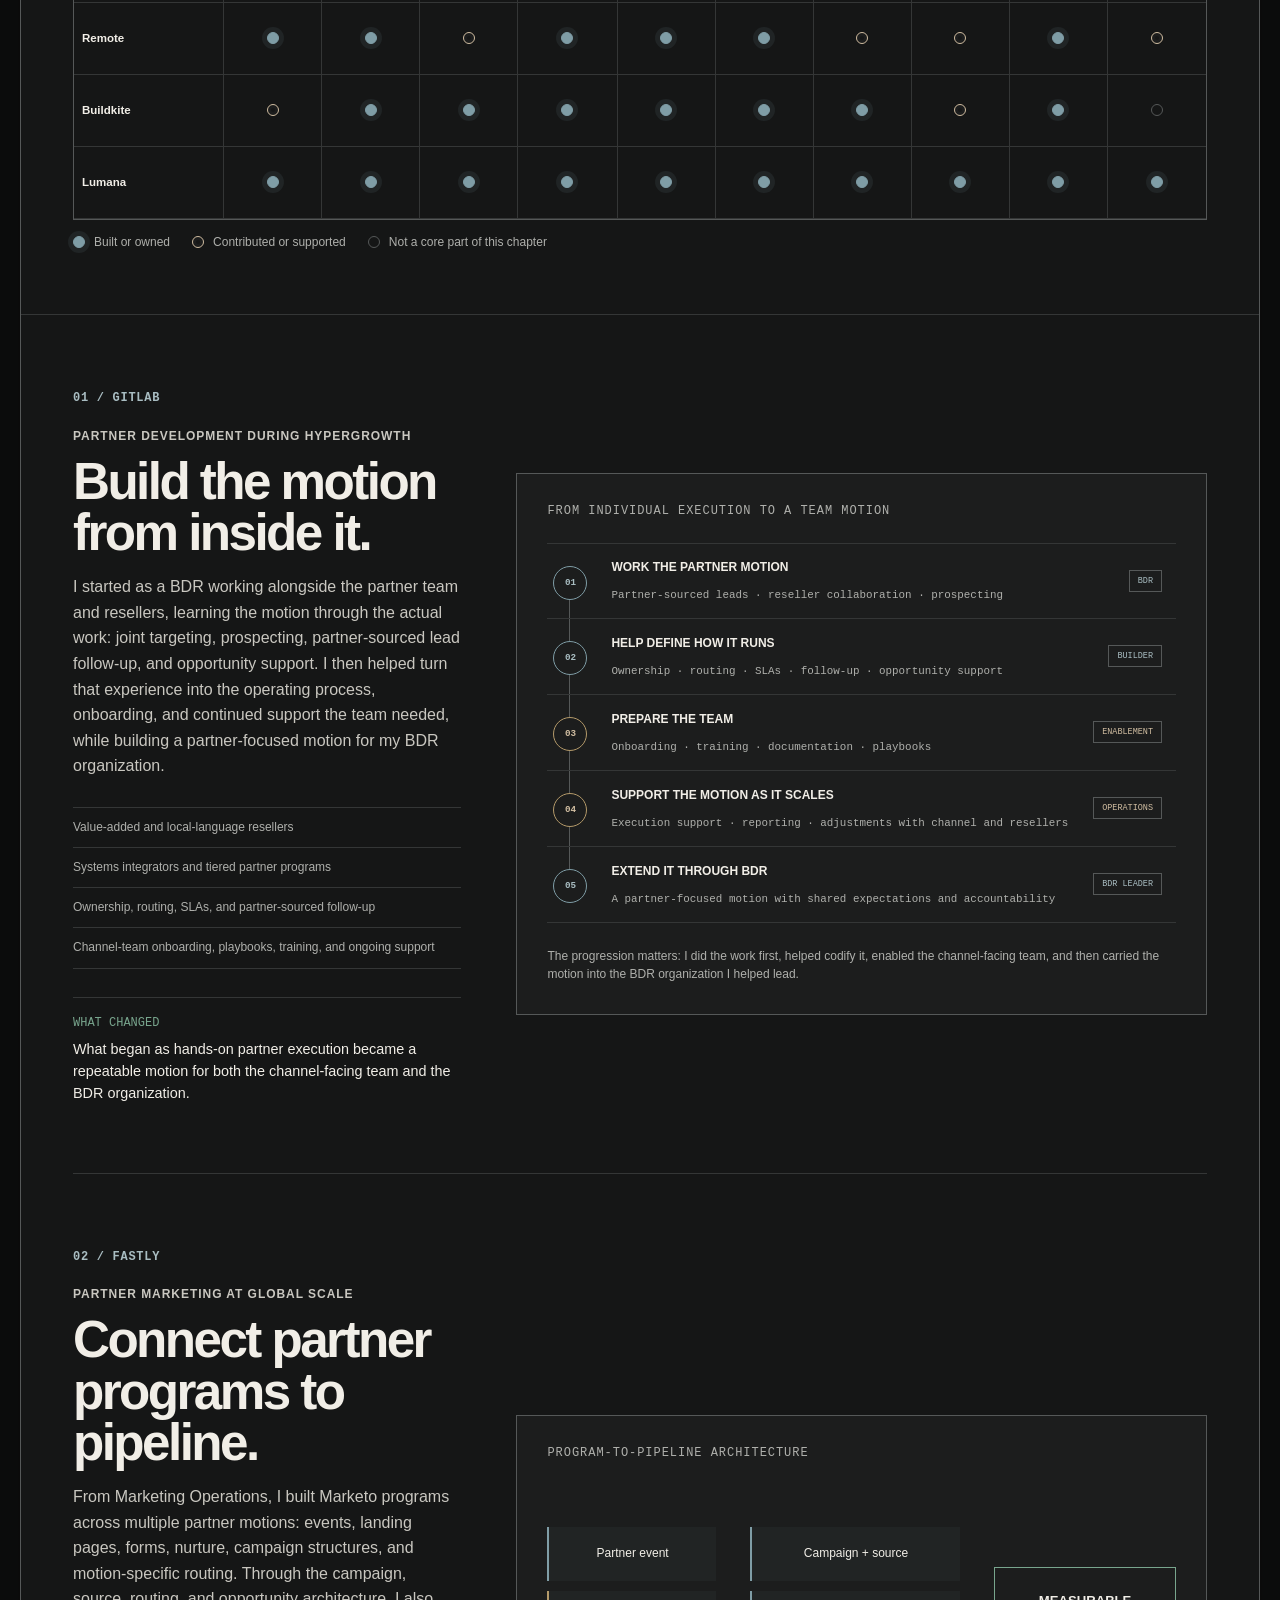
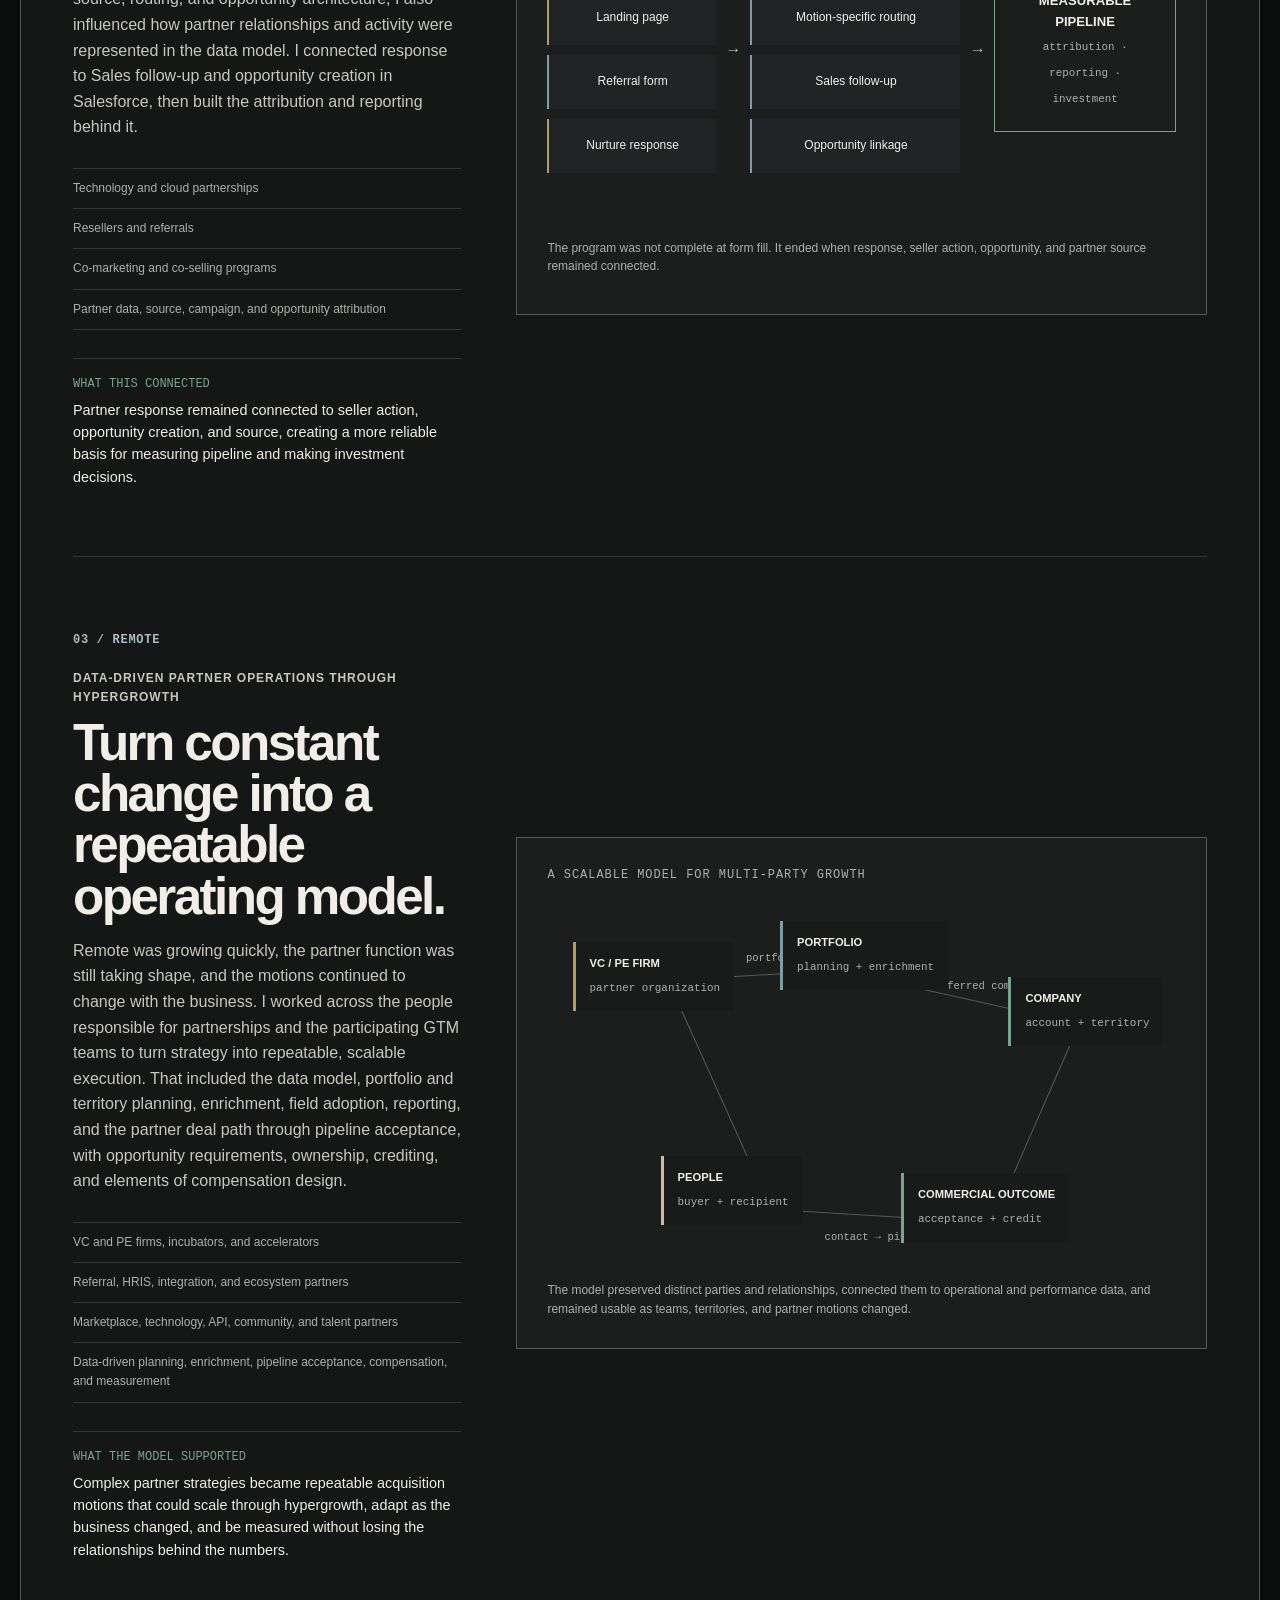
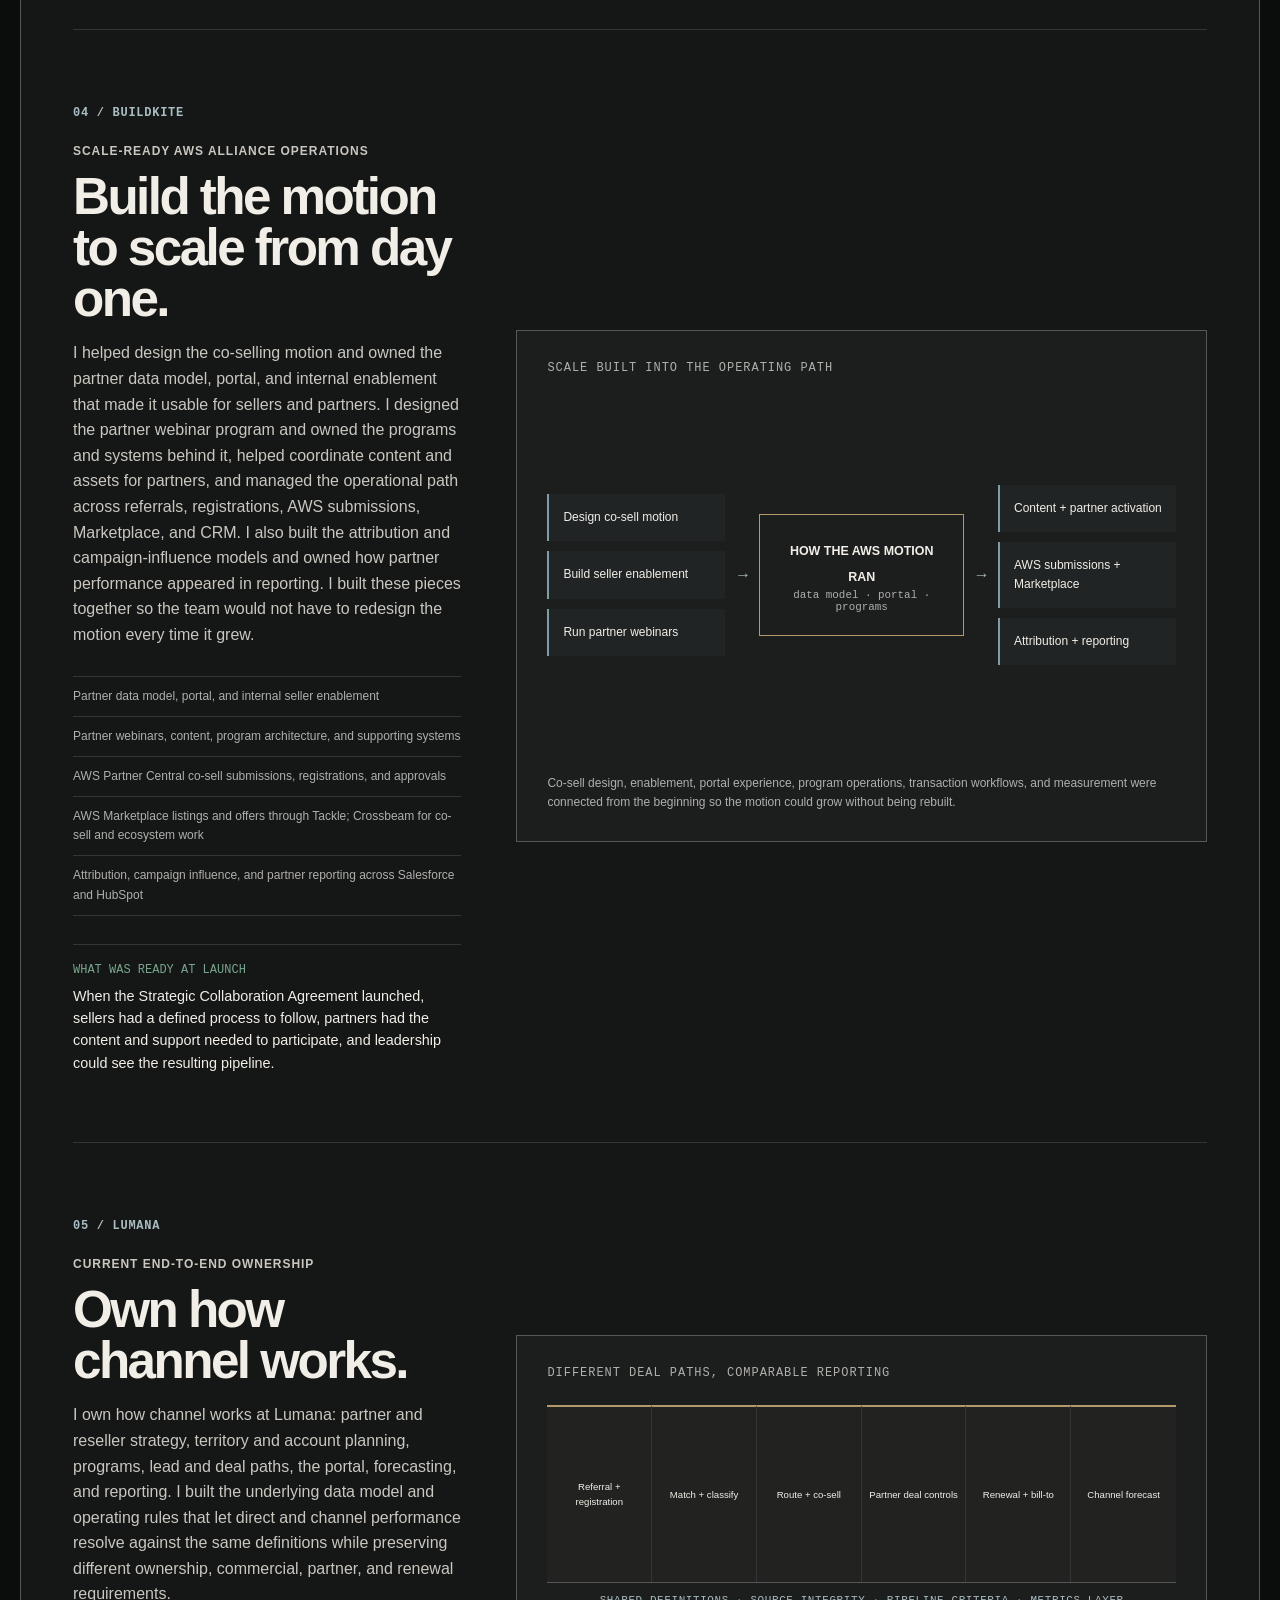
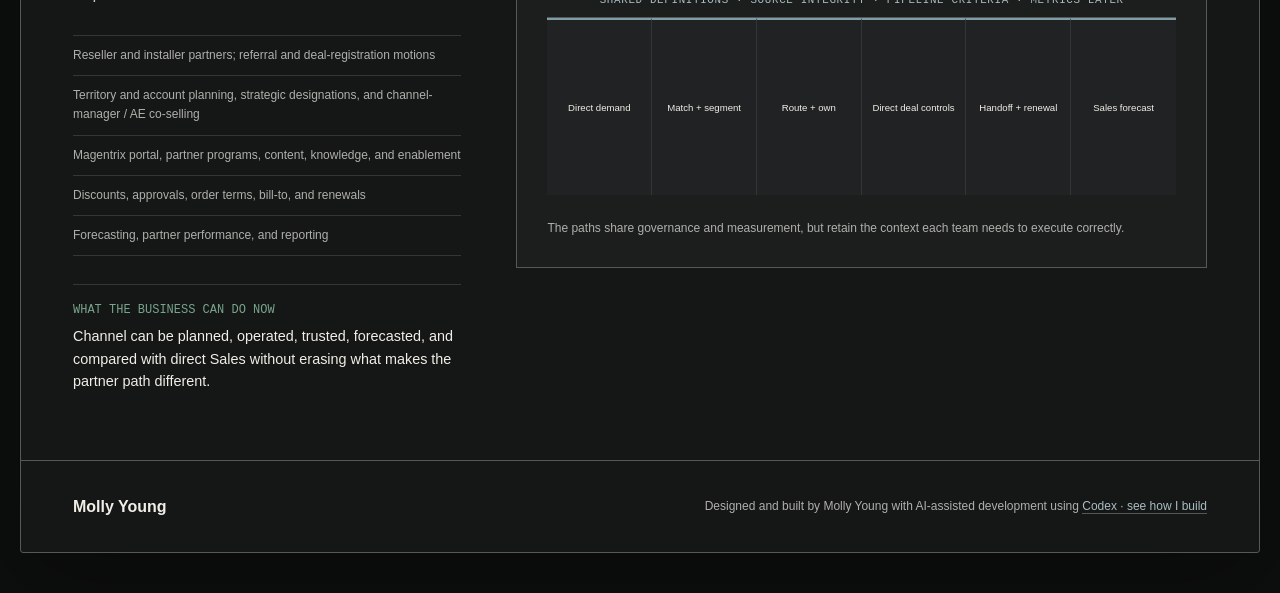
==== commit e668ffc4: "Limit Buildkite correction to capability chart" ====
--- a/channel-operations/index.html
+++ b/channel-operations/index.html
@@ -64,7 +64,7 @@
         <section class="chapter"><div class="chapter-copy"><span class="chapter-index">01 / GITLAB</span><p class="chapter-kicker">Partner development during hypergrowth</p><h2>Build the motion from inside it.</h2><p>I started as a BDR working alongside the partner team and resellers, learning the motion through the actual work: joint targeting, prospecting, partner-sourced lead follow-up, and opportunity support. I then helped turn that experience into the operating process, onboarding, and continued support the team needed, while building a partner-focused motion for my BDR organization.</p><ul class="motions"><li>Value-added and local-language resellers</li><li>Systems integrators and tiered partner programs</li><li>Ownership, routing, SLAs, and partner-sourced follow-up</li><li>Channel-team onboarding, playbooks, training, and ongoing support</li></ul><div class="impact"><strong>What changed</strong><p>What began as hands-on partner execution became a repeatable motion for both the channel-facing team and the BDR organization.</p></div></div><div class="chapter-visual"><p class="visual-title">From individual execution to a team motion</p><div class="gitlab-path"><div class="gitlab-step" data-step="01"><b>Work the partner motion</b><span>Partner-sourced leads · reseller collaboration · prospecting</span><i class="gitlab-role">BDR</i></div><div class="gitlab-step" data-step="02"><b>Help define how it runs</b><span>Ownership · routing · SLAs · follow-up · opportunity support</span><i class="gitlab-role">Builder</i></div><div class="gitlab-step" data-step="03"><b>Prepare the team</b><span>Onboarding · training · documentation · playbooks</span><i class="gitlab-role">Enablement</i></div><div class="gitlab-step" data-step="04"><b>Support the motion as it scales</b><span>Execution support · reporting · adjustments with channel and resellers</span><i class="gitlab-role">Operations</i></div><div class="gitlab-step" data-step="05"><b>Extend it through BDR</b><span>A partner-focused motion with shared expectations and accountability</span><i class="gitlab-role">BDR leader</i></div></div><p class="visual-caption">The progression matters: I did the work first, helped codify it, enabled the channel-facing team, and then carried the motion into the BDR organization I helped lead.</p></div></section>
         <section class="chapter"><div class="chapter-copy"><span class="chapter-index">02 / FASTLY</span><p class="chapter-kicker">Partner marketing at global scale</p><h2>Connect partner programs to pipeline.</h2><p>From Marketing Operations, I built Marketo programs across multiple partner motions: events, landing pages, forms, nurture, campaign structures, and motion-specific routing. Through the campaign, source, routing, and opportunity architecture, I also influenced how partner relationships and activity were represented in the data model. I connected response to Sales follow-up and opportunity creation in Salesforce, then built the attribution and reporting behind it.</p><ul class="motions"><li>Technology and cloud partnerships</li><li>Resellers and referrals</li><li>Co-marketing and co-selling programs</li><li>Partner data, source, campaign, and opportunity attribution</li></ul><div class="impact"><strong>What this connected</strong><p>Partner response remained connected to seller action, opportunity creation, and source, creating a more reliable basis for measuring pipeline and making investment decisions.</p></div></div><div class="chapter-visual"><p class="visual-title">Program-to-pipeline architecture</p><div class="funnel"><div class="funnel-col"><span>Partner event</span><span>Landing page</span><span>Referral form</span><span>Nurture response</span></div><i class="arrow">→</i><div class="funnel-col"><span>Campaign + source</span><span>Motion-specific routing</span><span>Sales follow-up</span><span>Opportunity linkage</span></div><i class="arrow">→</i><div class="funnel-result"><strong>Measurable pipeline</strong><small>attribution · reporting · investment</small></div></div><p class="visual-caption">The program was not complete at form fill. It ended when response, seller action, opportunity, and partner source remained connected.</p></div></section>
         <section class="chapter"><div class="chapter-copy"><span class="chapter-index">03 / REMOTE</span><p class="chapter-kicker">Data-driven partner operations through hypergrowth</p><h2>Turn constant change into a repeatable operating model.</h2><p>Remote was growing quickly, the partner function was still taking shape, and the motions continued to change with the business. I worked across the people responsible for partnerships and the participating GTM teams to turn strategy into repeatable, scalable execution. That included the data model, portfolio and territory planning, enrichment, field adoption, reporting, and the partner deal path through pipeline acceptance, with opportunity requirements, ownership, crediting, and elements of compensation design.</p><ul class="motions"><li>VC and PE firms, incubators, and accelerators</li><li>Referral, HRIS, integration, and ecosystem partners</li><li>Marketplace, technology, API, community, and talent partners</li><li>Data-driven planning, enrichment, pipeline acceptance, compensation, and measurement</li></ul><div class="impact"><strong>What the model supported</strong><p>Complex partner strategies became repeatable acquisition motions that could scale through hypergrowth, adapt as the business changed, and be measured without losing the relationships behind the numbers.</p></div></div><div class="chapter-visual"><p class="visual-title">A scalable model for multi-party growth</p><div class="relationship-graph"><svg class="graph-lines" viewBox="0 0 600 350" preserveAspectRatio="none" aria-hidden="true"><line x1="120" y1="70" x2="285" y2="60"/><line x1="320" y1="70" x2="500" y2="110"/><line x1="120" y1="80" x2="210" y2="280"/><line x1="500" y1="130" x2="430" y2="290"/><line x1="235" y1="290" x2="400" y2="300"/><text x="190" y="52">portfolio relationship</text><text x="370" y="78">referred company</text><text x="265" y="318">contact → pipeline acceptance → outcome</text></svg><div class="entity e-firm"><strong>VC / PE firm</strong><small>partner organization</small></div><div class="entity e-portfolio"><strong>Portfolio</strong><small>planning + enrichment</small></div><div class="entity e-company"><strong>Company</strong><small>account + territory</small></div><div class="entity e-contact"><strong>People</strong><small>buyer + recipient</small></div><div class="entity e-opp"><strong>Commercial outcome</strong><small>acceptance + credit</small></div></div><p class="visual-caption">The model preserved distinct parties and relationships, connected them to operational and performance data, and remained usable as teams, territories, and partner motions changed.</p></div></section>
-        <section class="chapter"><div class="chapter-copy"><span class="chapter-index">04 / BUILDKITE</span><p class="chapter-kicker">Scale-ready AWS alliance operations</p><h2>Build the motion to scale from day one.</h2><p>I helped design the co-selling motion and owned the rules of engagement, partner data model, and portal that made it operational for sellers and partners. I supported internal enablement and adoption, designed the partner webinar program, and owned the programs and systems behind it. I also helped coordinate content and assets for partners and managed the operational path across referrals, registrations, AWS submissions, Marketplace, and CRM. I also built the attribution and campaign-influence models and owned how partner performance appeared in reporting. I built these pieces together so the team would not have to redesign the motion every time it grew.</p><ul class="motions"><li>Rules of engagement, partner data model, and portal ownership; internal seller enablement support</li><li>Partner webinars, content, program architecture, and supporting systems</li><li>AWS Partner Central co-sell submissions, registrations, and approvals</li><li>AWS Marketplace listings and offers through Tackle; Crossbeam for co-sell and ecosystem work</li><li>Attribution, campaign influence, and partner reporting across Salesforce and HubSpot</li></ul><div class="impact"><strong>What was ready at launch</strong><p>When the Strategic Collaboration Agreement launched, sellers had a defined process to follow, partners had the content and support needed to participate, and leadership could see the resulting pipeline.</p></div></div><div class="chapter-visual"><p class="visual-title">Scale built into the operating path</p><div class="aws-map"><div class="aws-group"><span>Design co-sell motion</span><span>Support seller enablement</span><span>Run partner webinars</span></div><i class="arrow">→</i><div class="aws-core"><strong>How the AWS motion ran</strong><small>data model · portal · programs</small></div><i class="arrow">→</i><div class="aws-group"><span>Content + partner activation</span><span>AWS submissions + Marketplace</span><span>Attribution + reporting</span></div></div><p class="visual-caption">Co-sell design, rules of engagement, enablement support, portal experience, program operations, transaction workflows, and measurement were connected from the beginning so the motion could grow without being rebuilt.</p></div></section>
+        <section class="chapter"><div class="chapter-copy"><span class="chapter-index">04 / BUILDKITE</span><p class="chapter-kicker">Scale-ready AWS alliance operations</p><h2>Build the motion to scale from day one.</h2><p>I helped design the co-selling motion and owned the partner data model, portal, and internal enablement that made it usable for sellers and partners. I designed the partner webinar program and owned the programs and systems behind it, helped coordinate content and assets for partners, and managed the operational path across referrals, registrations, AWS submissions, Marketplace, and CRM. I also built the attribution and campaign-influence models and owned how partner performance appeared in reporting. I built these pieces together so the team would not have to redesign the motion every time it grew.</p><ul class="motions"><li>Partner data model, portal, and internal seller enablement</li><li>Partner webinars, content, program architecture, and supporting systems</li><li>AWS Partner Central co-sell submissions, registrations, and approvals</li><li>AWS Marketplace listings and offers through Tackle; Crossbeam for co-sell and ecosystem work</li><li>Attribution, campaign influence, and partner reporting across Salesforce and HubSpot</li></ul><div class="impact"><strong>What was ready at launch</strong><p>When the Strategic Collaboration Agreement launched, sellers had a defined process to follow, partners had the content and support needed to participate, and leadership could see the resulting pipeline.</p></div></div><div class="chapter-visual"><p class="visual-title">Scale built into the operating path</p><div class="aws-map"><div class="aws-group"><span>Design co-sell motion</span><span>Build seller enablement</span><span>Run partner webinars</span></div><i class="arrow">→</i><div class="aws-core"><strong>How the AWS motion ran</strong><small>data model · portal · programs</small></div><i class="arrow">→</i><div class="aws-group"><span>Content + partner activation</span><span>AWS submissions + Marketplace</span><span>Attribution + reporting</span></div></div><p class="visual-caption">Co-sell design, enablement, portal experience, program operations, transaction workflows, and measurement were connected from the beginning so the motion could grow without being rebuilt.</p></div></section>
         <section class="chapter"><div class="chapter-copy"><span class="chapter-index">05 / LUMANA</span><p class="chapter-kicker">Current end-to-end ownership</p><h2>Own how channel works.</h2><p>I own how channel works at Lumana: partner and reseller strategy, territory and account planning, programs, lead and deal paths, the portal, forecasting, and reporting. I built the underlying data model and operating rules that let direct and channel performance resolve against the same definitions while preserving different ownership, commercial, partner, and renewal requirements.</p><ul class="motions"><li>Reseller and installer partners; referral and deal-registration motions</li><li>Territory and account planning, strategic designations, and channel-manager / AE co-selling</li><li>Magentrix portal, partner programs, content, knowledge, and enablement</li><li>Discounts, approvals, order terms, bill-to, and renewals</li><li>Forecasting, partner performance, and reporting</li></ul><div class="impact"><strong>What the business can do now</strong><p>Channel can be planned, operated, trusted, forecasted, and compared with direct Sales without erasing what makes the partner path different.</p></div></div><div class="chapter-visual"><p class="visual-title">Different deal paths, comparable reporting</p><div class="dual-motion"><div class="motion-lanes partner"><span>Referral + registration</span><span>Match + classify</span><span>Route + co-sell</span><span>Partner deal controls</span><span>Renewal + bill-to</span><span>Channel forecast</span></div><div class="shared-layer">shared definitions · source integrity · pipeline criteria · metrics layer</div><div class="motion-lanes"><span>Direct demand</span><span>Match + segment</span><span>Route + own</span><span>Direct deal controls</span><span>Handoff + renewal</span><span>Sales forecast</span></div></div><p class="visual-caption">The paths share governance and measurement, but retain the context each team needs to execute correctly.</p></div></section>
       </div>
     </main>
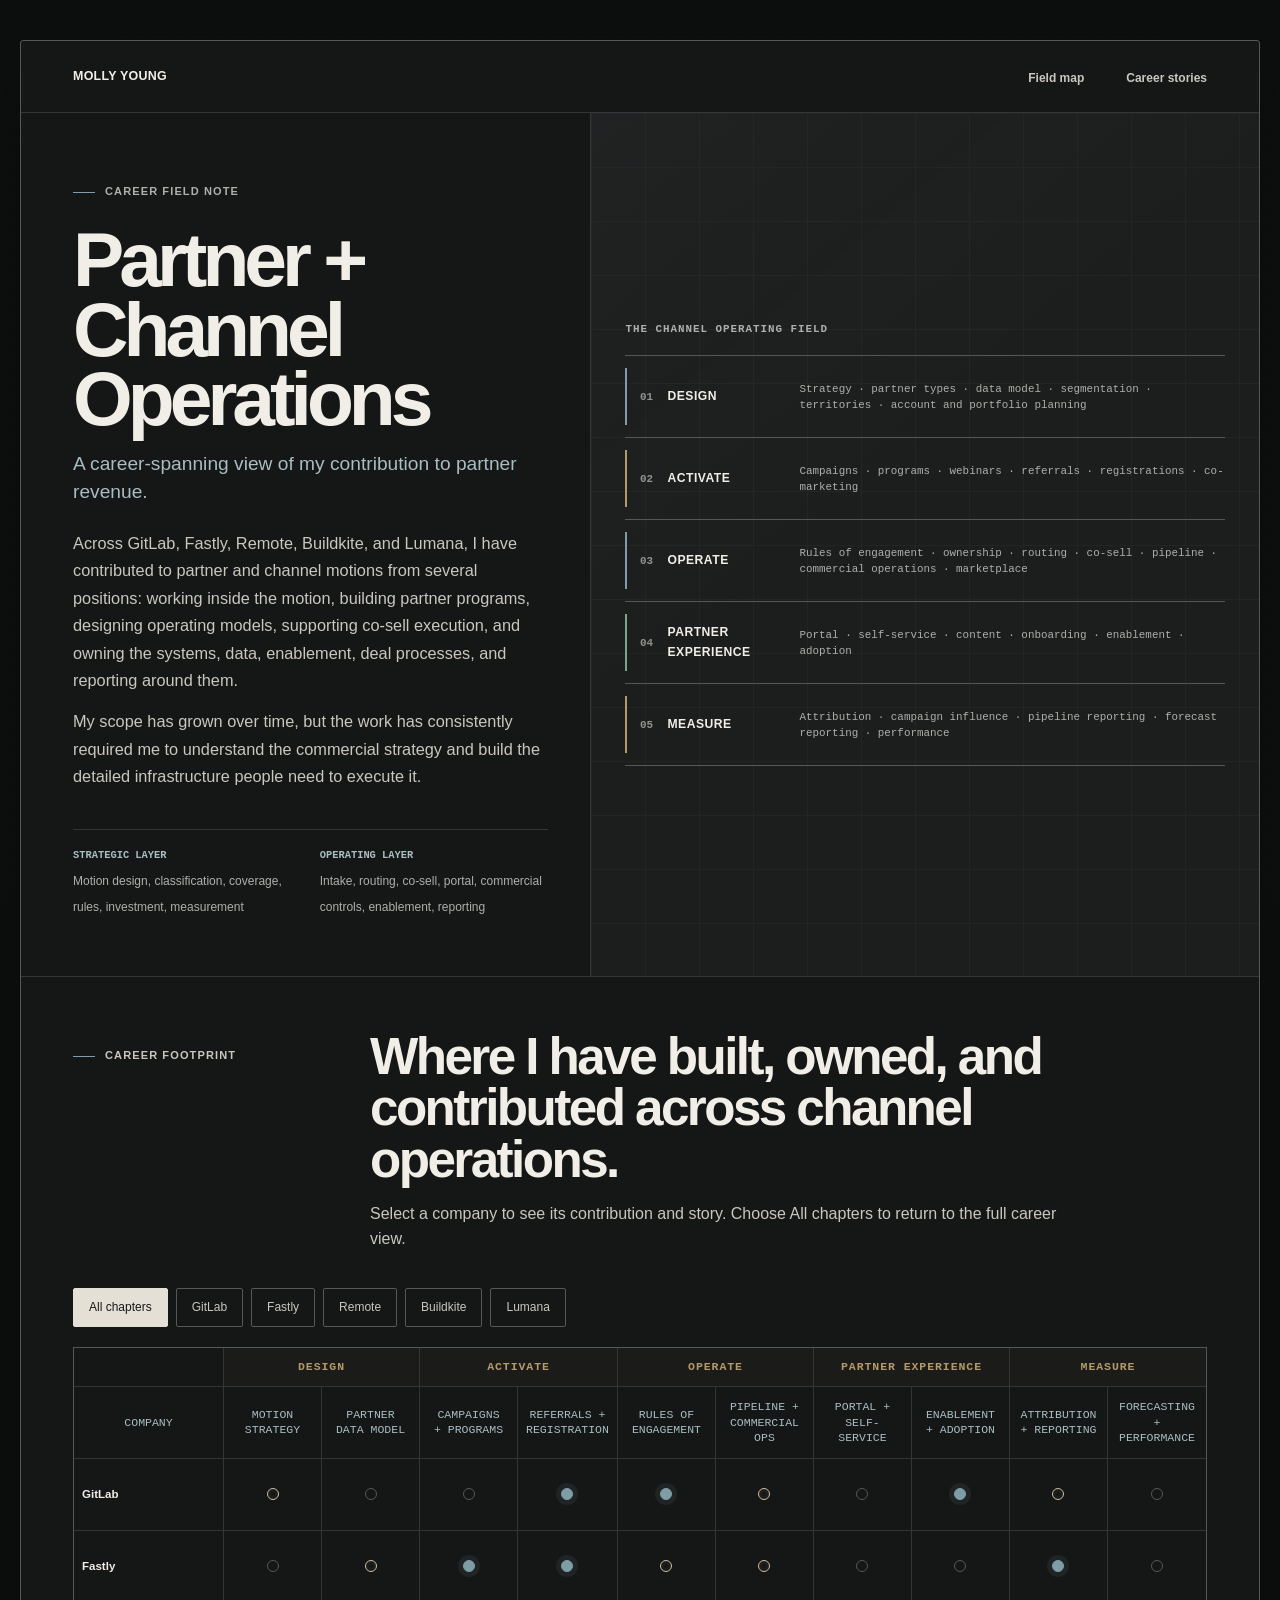
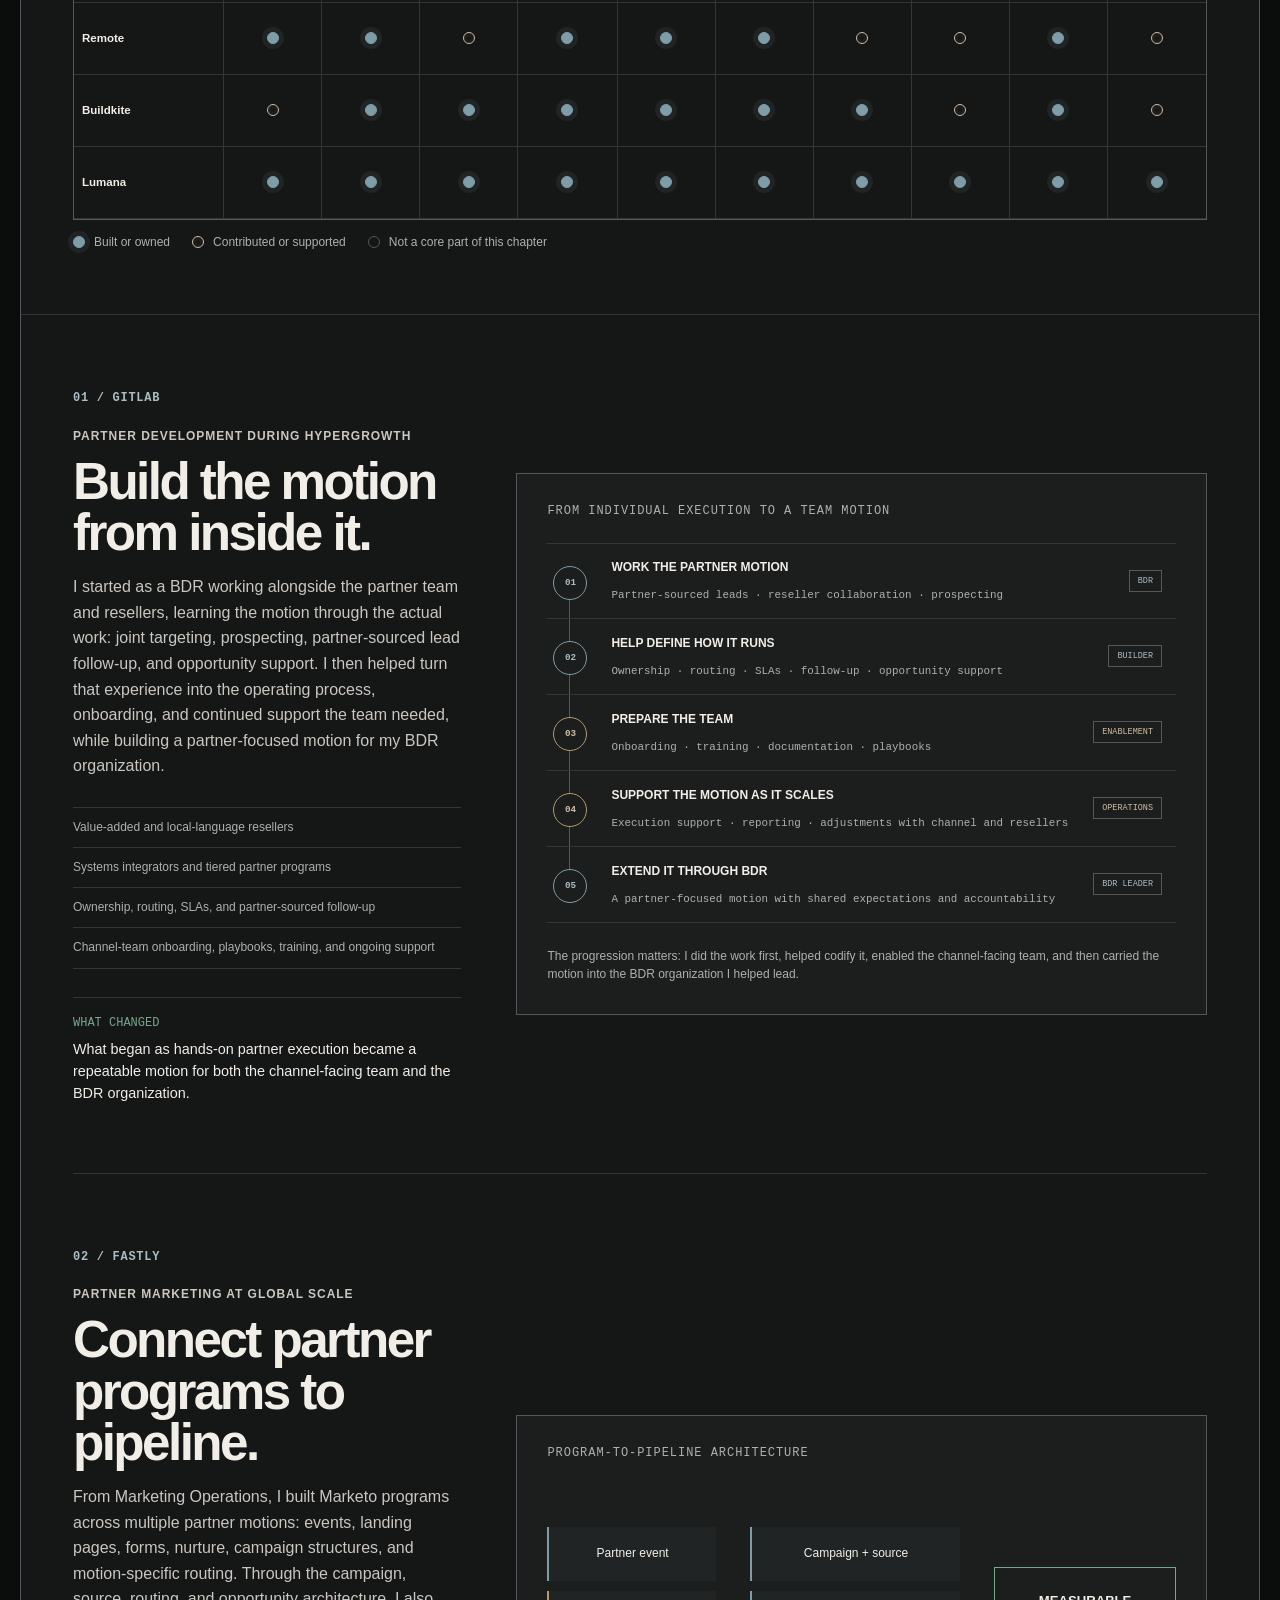
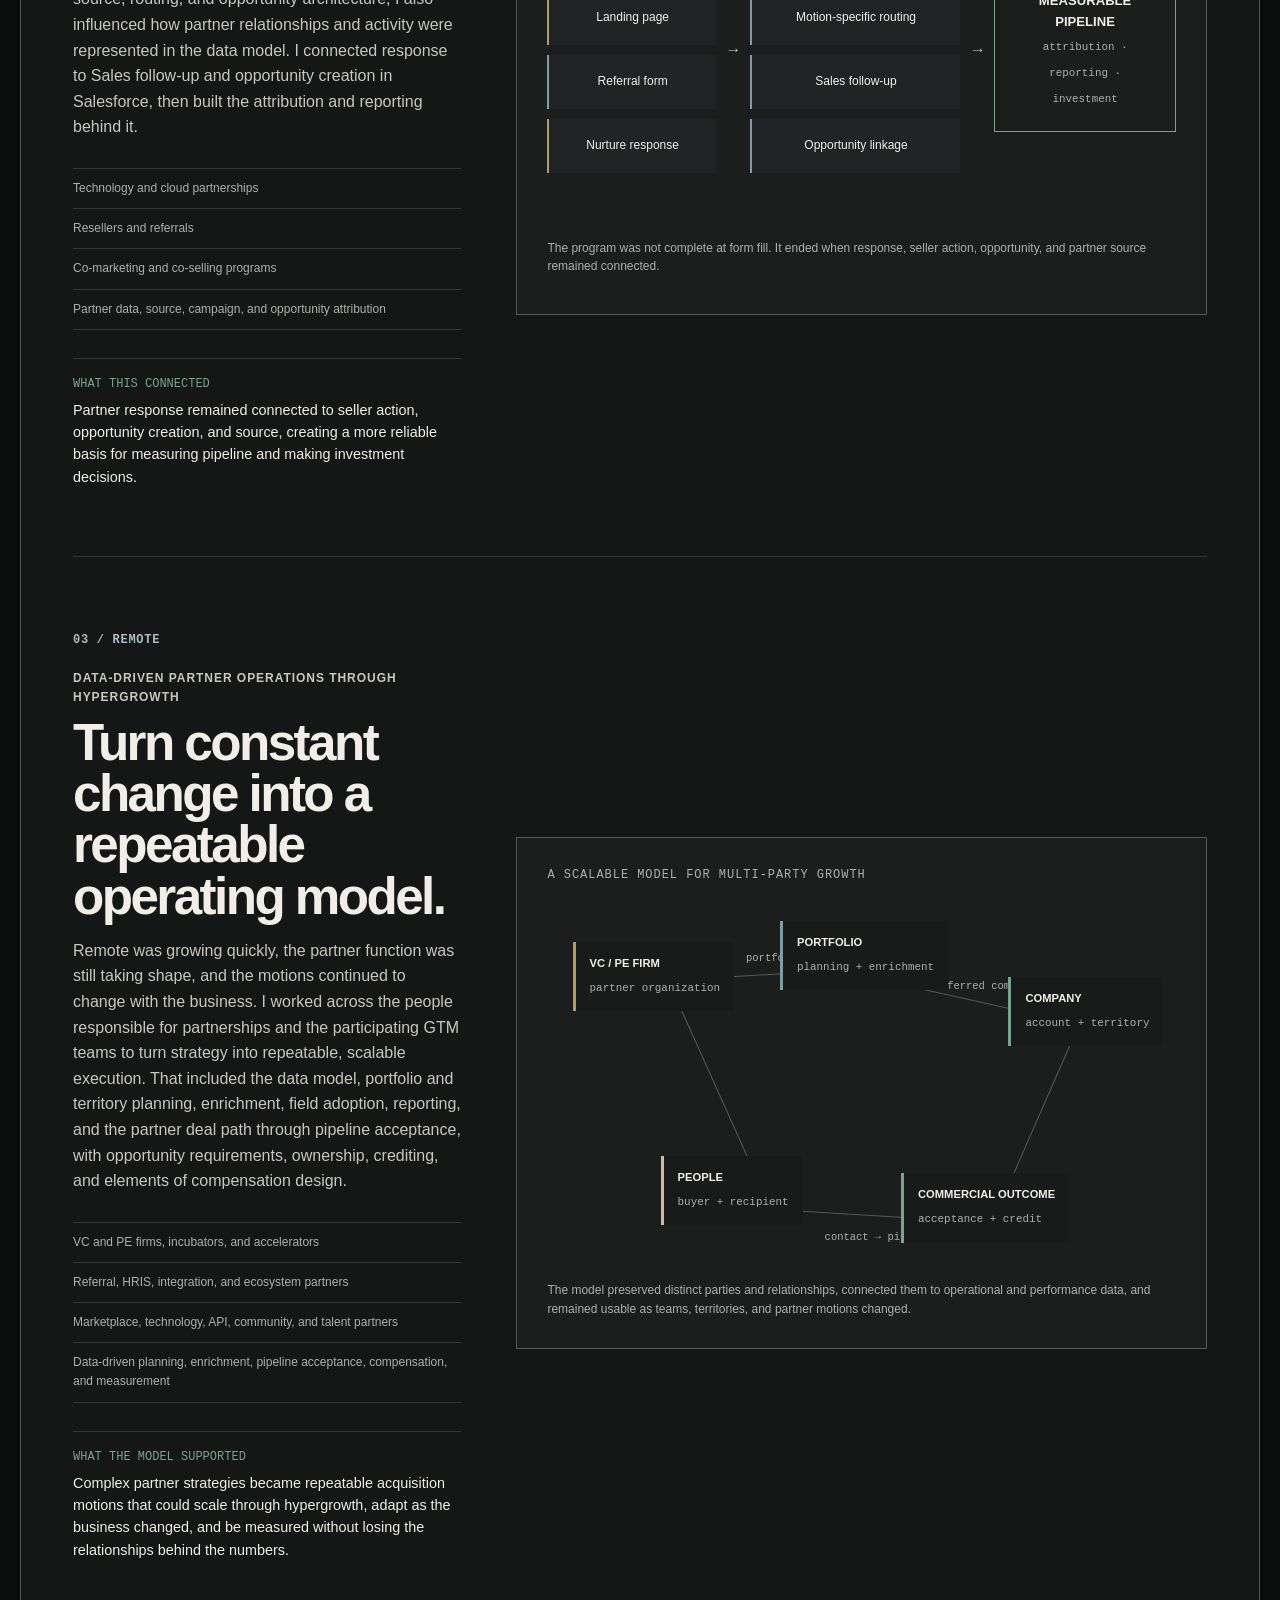
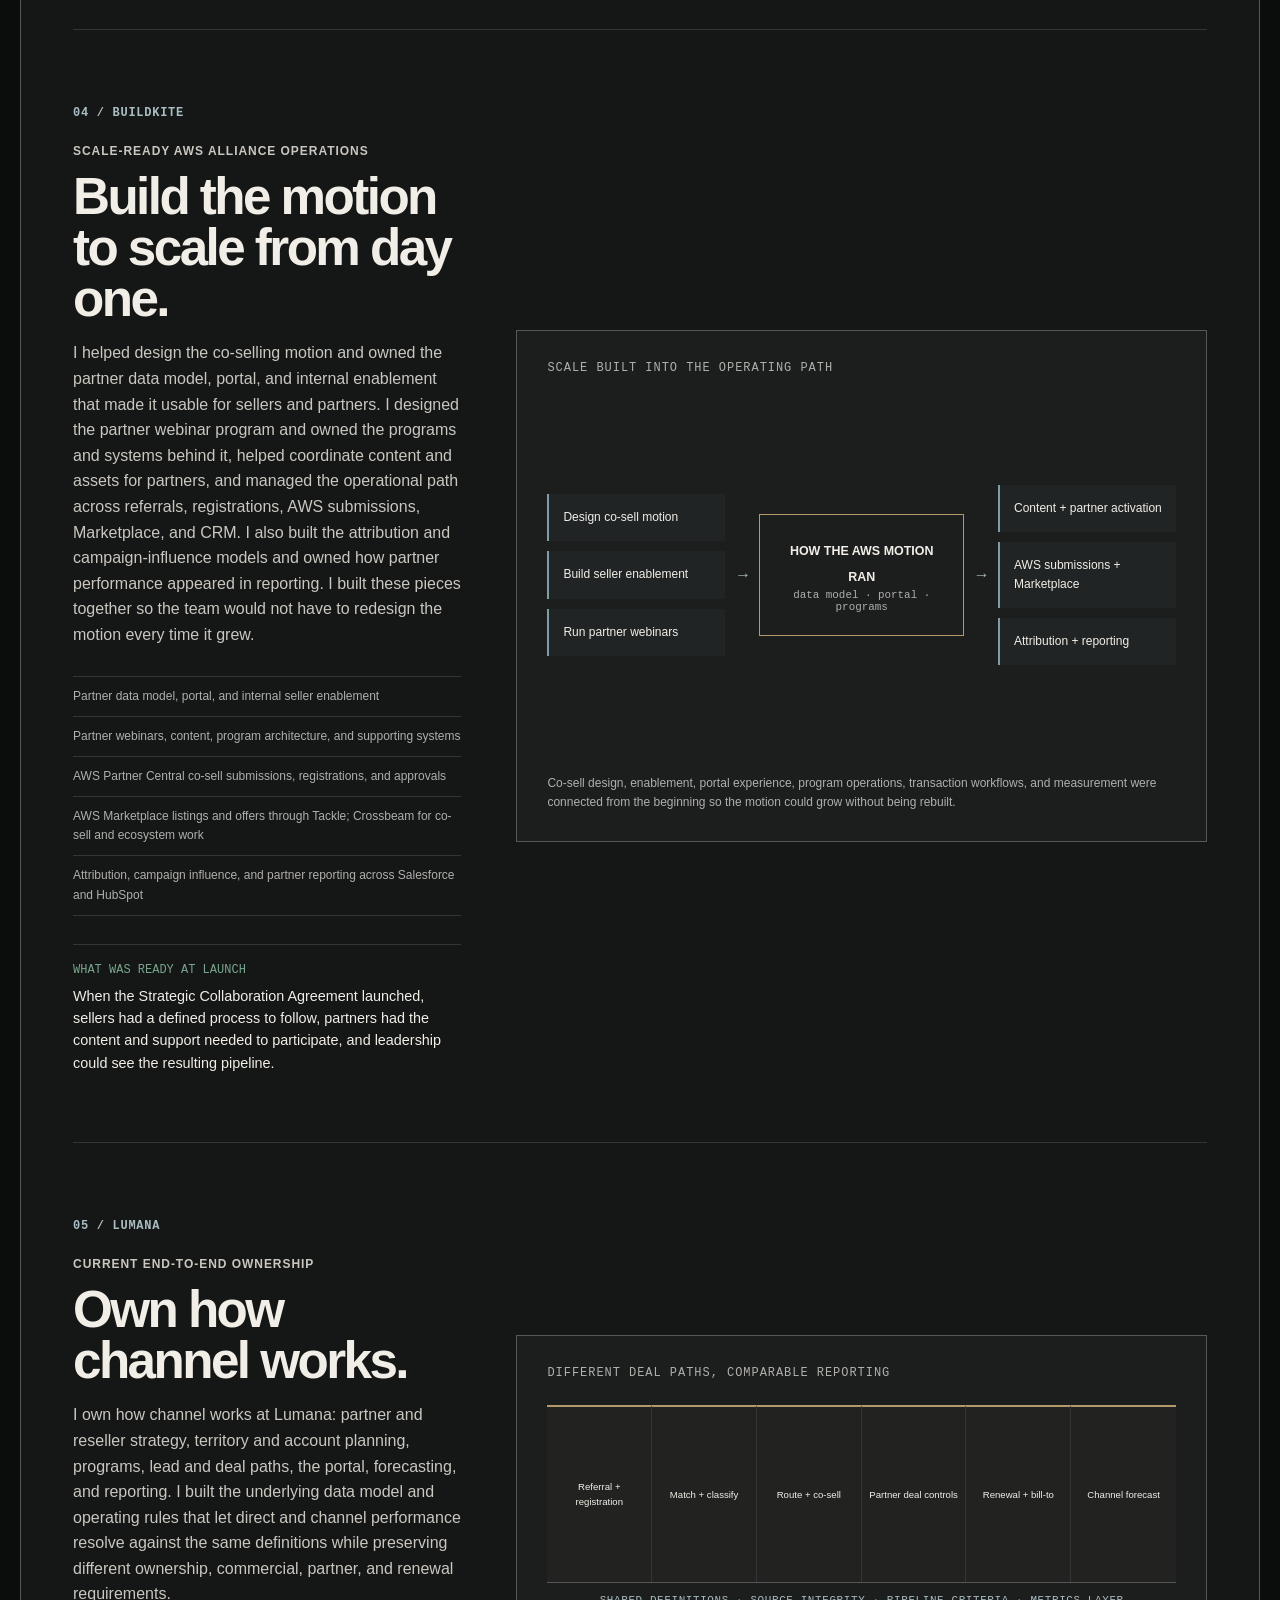
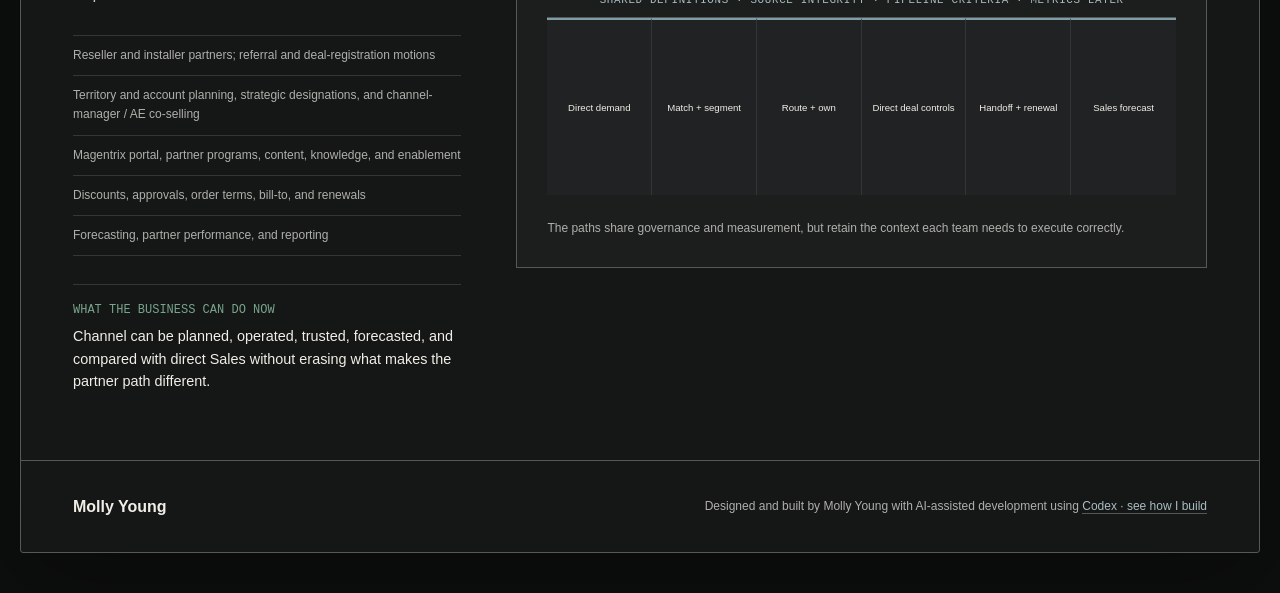
==== commit 3cbeefb9: "Add Buildkite partner forecasting contribution" ====
--- a/channel-operations/index.html
+++ b/channel-operations/index.html
@@ -55,7 +55,7 @@
           <div class="row company" data-row="gitlab" style="display:contents"><div class="cell company">GitLab</div><div class="cell"><i class="dot support" aria-label="Contributed"></i></div><div class="cell"><i class="dot"></i></div><div class="cell"><i class="dot"></i></div><div class="cell"><i class="dot on" aria-label="Built or owned"></i></div><div class="cell"><i class="dot on" aria-label="Built or owned"></i></div><div class="cell"><i class="dot support" aria-label="Contributed"></i></div><div class="cell"><i class="dot"></i></div><div class="cell"><i class="dot on" aria-label="Built or owned"></i></div><div class="cell"><i class="dot support" aria-label="Contributed"></i></div><div class="cell end"><i class="dot"></i></div></div>
           <div class="row company" data-row="fastly" style="display:contents"><div class="cell company">Fastly</div><div class="cell"><i class="dot"></i></div><div class="cell"><i class="dot support" aria-label="Contributed"></i></div><div class="cell"><i class="dot on" aria-label="Built or owned"></i></div><div class="cell"><i class="dot on" aria-label="Built or owned"></i></div><div class="cell"><i class="dot support" aria-label="Contributed"></i></div><div class="cell"><i class="dot support" aria-label="Contributed"></i></div><div class="cell"><i class="dot"></i></div><div class="cell"><i class="dot"></i></div><div class="cell"><i class="dot on" aria-label="Built or owned"></i></div><div class="cell end"><i class="dot"></i></div></div>
           <div class="row company" data-row="remote" style="display:contents"><div class="cell company">Remote</div><div class="cell"><i class="dot on" aria-label="Built or owned"></i></div><div class="cell"><i class="dot on" aria-label="Built or owned"></i></div><div class="cell"><i class="dot support" aria-label="Contributed"></i></div><div class="cell"><i class="dot on" aria-label="Built or owned"></i></div><div class="cell"><i class="dot on" aria-label="Built or owned"></i></div><div class="cell"><i class="dot on" aria-label="Built or owned"></i></div><div class="cell"><i class="dot support" aria-label="Contributed"></i></div><div class="cell"><i class="dot support" aria-label="Contributed"></i></div><div class="cell"><i class="dot on" aria-label="Built or owned"></i></div><div class="cell end"><i class="dot support" aria-label="Contributed"></i></div></div>
-          <div class="row company" data-row="buildkite" style="display:contents"><div class="cell company">Buildkite</div><div class="cell"><i class="dot support" aria-label="Contributed"></i></div><div class="cell"><i class="dot on" aria-label="Built or owned"></i></div><div class="cell"><i class="dot on" aria-label="Built or owned"></i></div><div class="cell"><i class="dot on" aria-label="Built or owned"></i></div><div class="cell"><i class="dot on" aria-label="Built or owned"></i></div><div class="cell"><i class="dot on" aria-label="Built or owned"></i></div><div class="cell"><i class="dot on" aria-label="Built or owned"></i></div><div class="cell"><i class="dot support" aria-label="Contributed"></i></div><div class="cell"><i class="dot on" aria-label="Built or owned"></i></div><div class="cell end"><i class="dot"></i></div></div>
+          <div class="row company" data-row="buildkite" style="display:contents"><div class="cell company">Buildkite</div><div class="cell"><i class="dot support" aria-label="Contributed"></i></div><div class="cell"><i class="dot on" aria-label="Built or owned"></i></div><div class="cell"><i class="dot on" aria-label="Built or owned"></i></div><div class="cell"><i class="dot on" aria-label="Built or owned"></i></div><div class="cell"><i class="dot on" aria-label="Built or owned"></i></div><div class="cell"><i class="dot on" aria-label="Built or owned"></i></div><div class="cell"><i class="dot on" aria-label="Built or owned"></i></div><div class="cell"><i class="dot support" aria-label="Contributed"></i></div><div class="cell"><i class="dot on" aria-label="Built or owned"></i></div><div class="cell end"><i class="dot support" aria-label="Contributed"></i></div></div>
           <div class="row company" data-row="lumana" style="display:contents"><div class="cell company">Lumana</div><div class="cell"><i class="dot on" aria-label="Built or owned"></i></div><div class="cell"><i class="dot on" aria-label="Built or owned"></i></div><div class="cell"><i class="dot on" aria-label="Built or owned"></i></div><div class="cell"><i class="dot on" aria-label="Built or owned"></i></div><div class="cell"><i class="dot on" aria-label="Built or owned"></i></div><div class="cell"><i class="dot on" aria-label="Built or owned"></i></div><div class="cell"><i class="dot on" aria-label="Built or owned"></i></div><div class="cell"><i class="dot on" aria-label="Built or owned"></i></div><div class="cell"><i class="dot on" aria-label="Built or owned"></i></div><div class="cell end"><i class="dot on" aria-label="Built or owned"></i></div></div>
         </div></div>
         <div class="matrix-legend" aria-label="Matrix legend"><span><i class="dot on"></i> Built or owned</span><span><i class="dot support"></i> Contributed or supported</span><span><i class="dot"></i> Not a core part of this chapter</span></div>
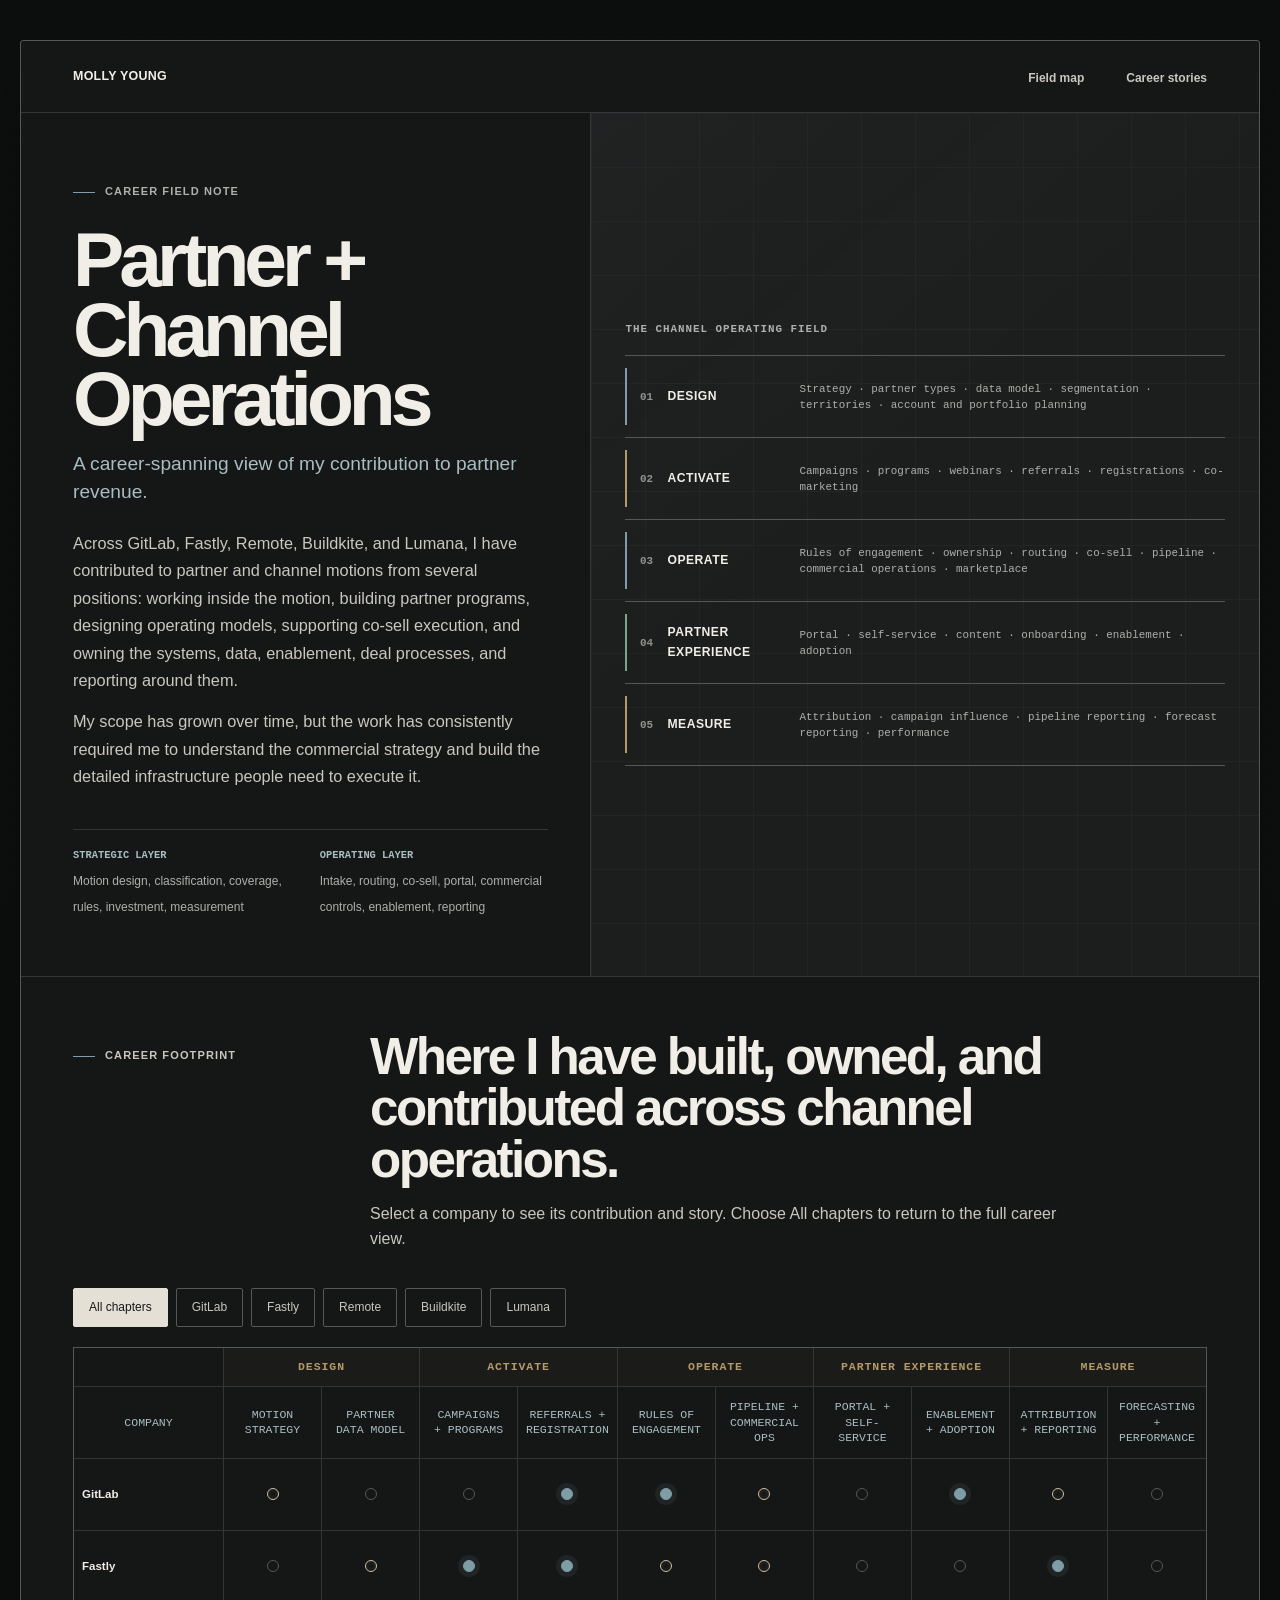
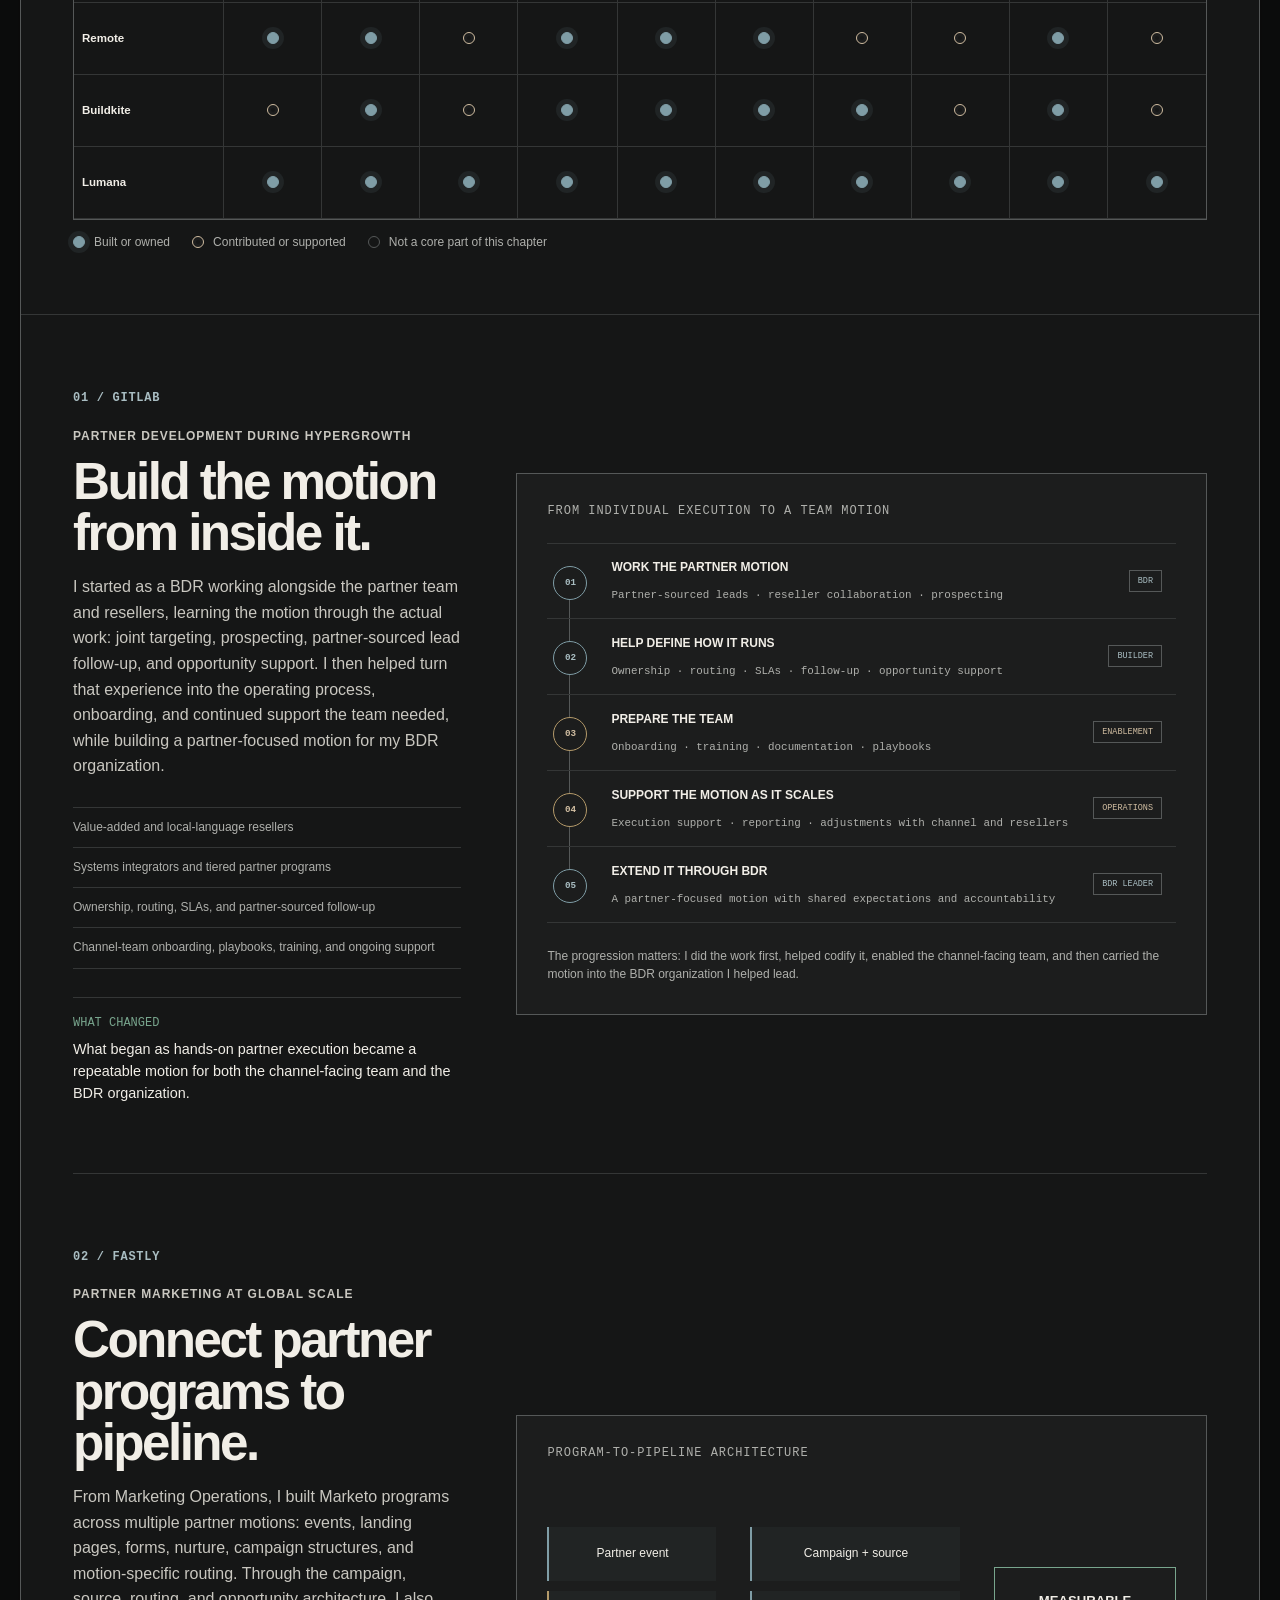
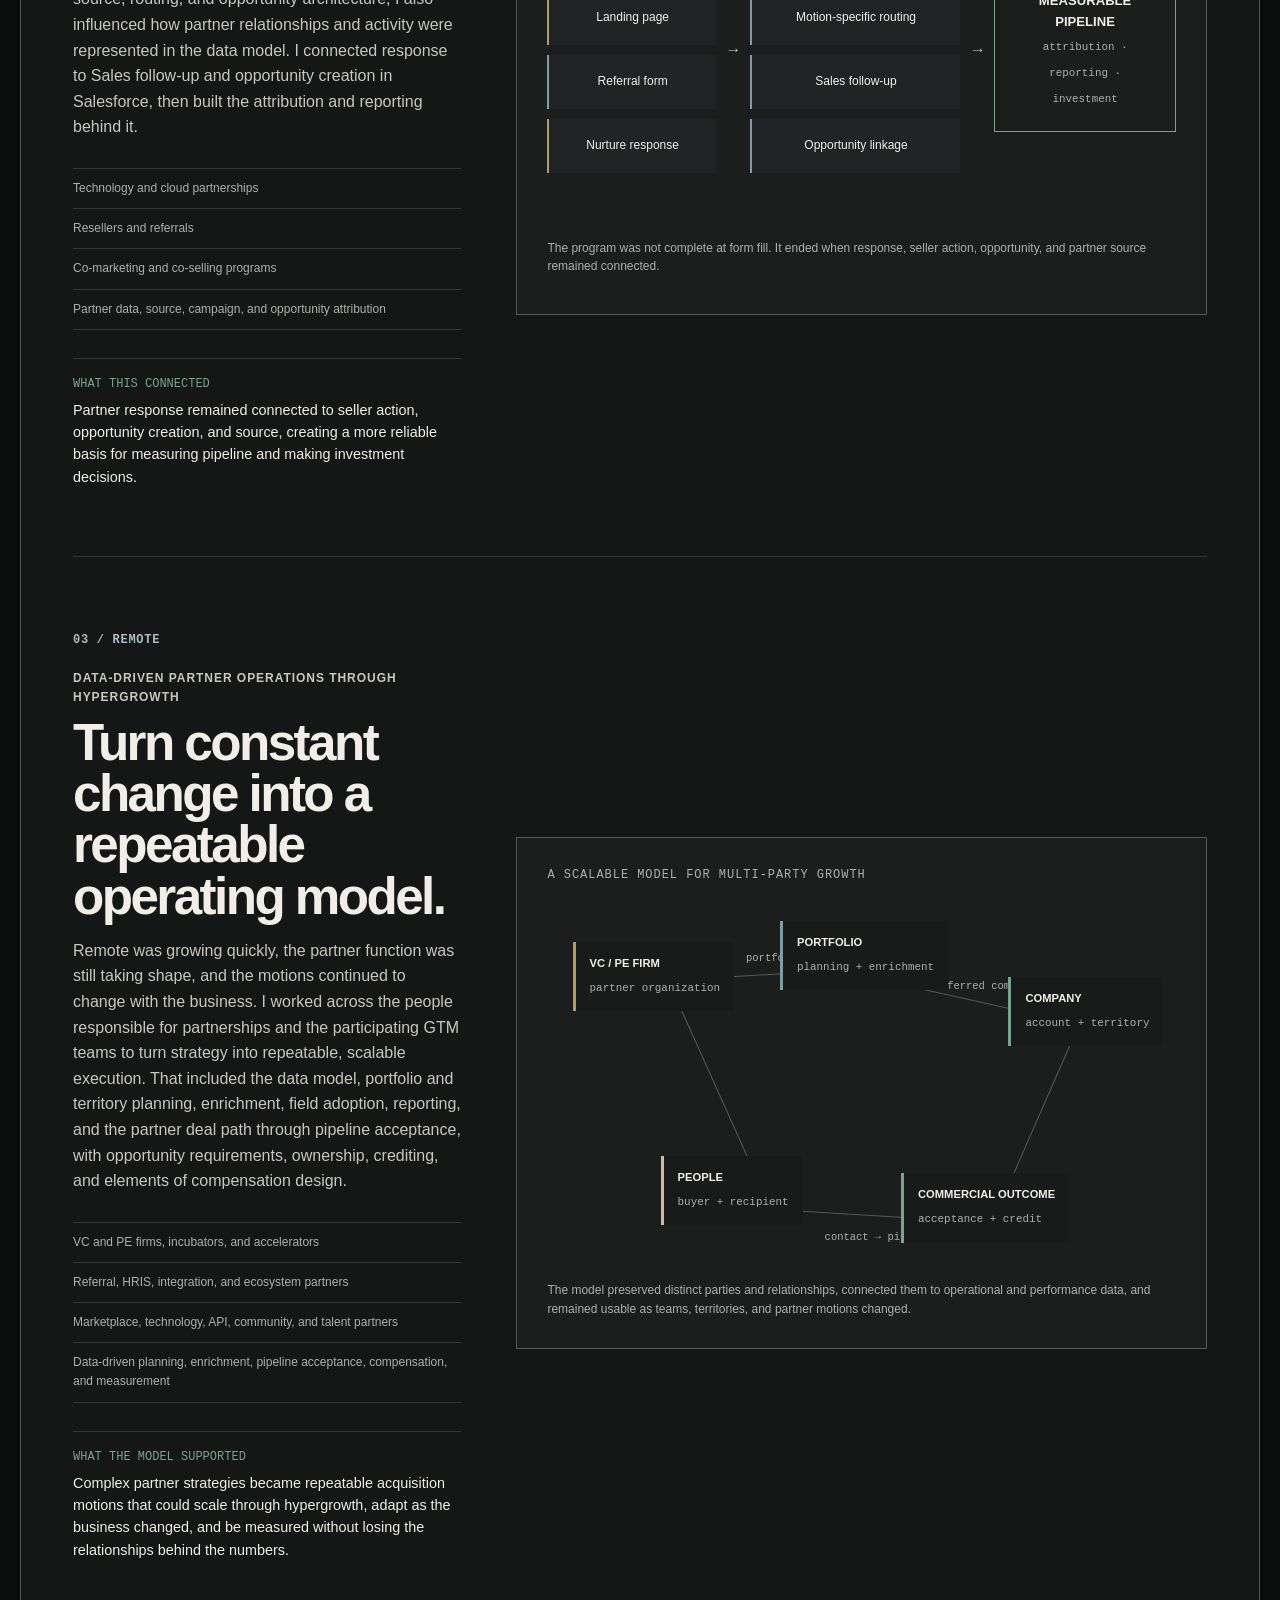
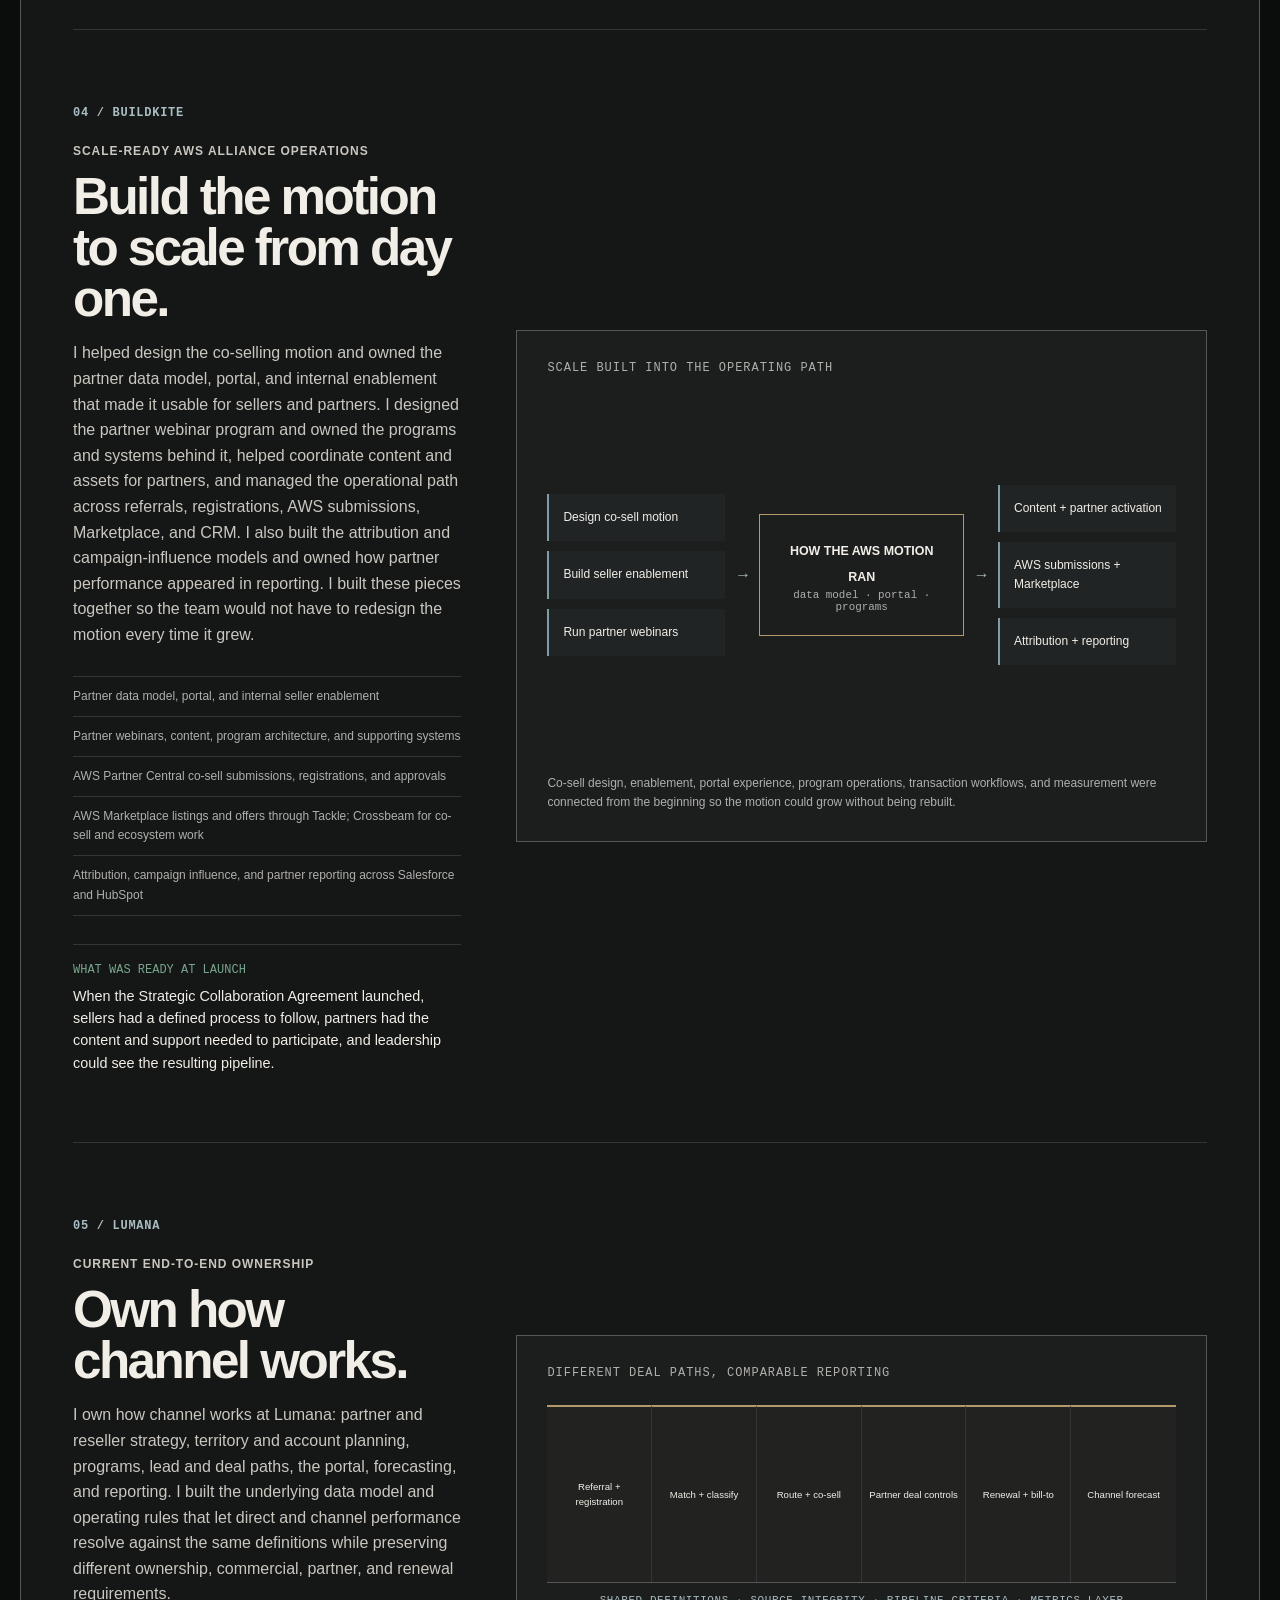
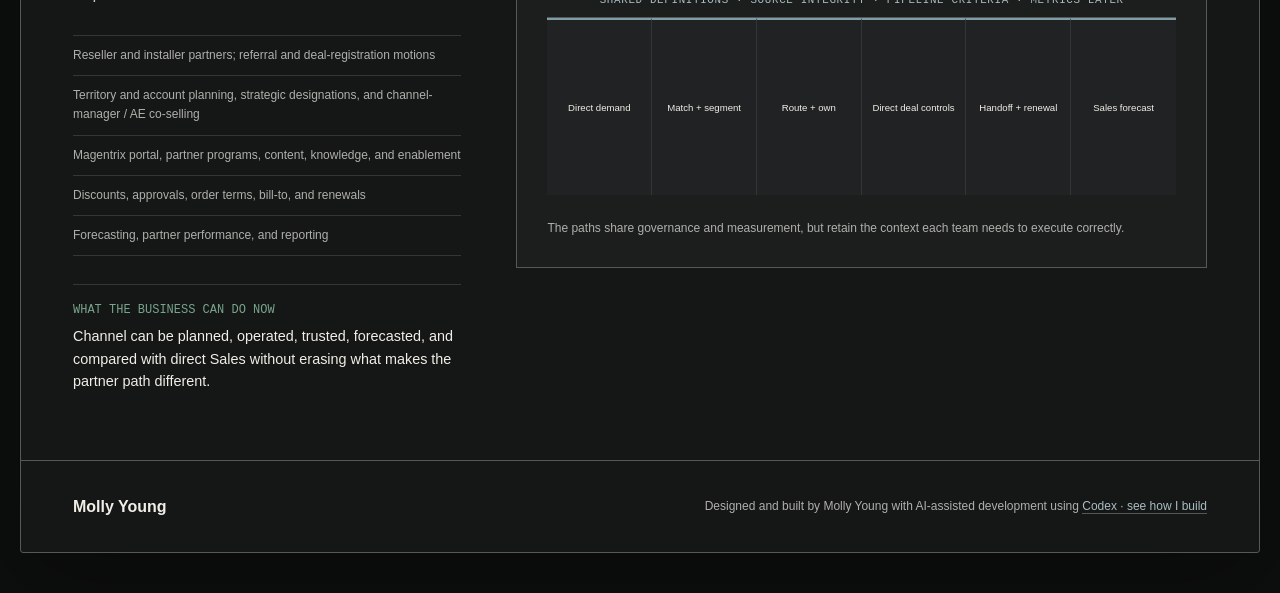
==== commit 3c7f190f: "Correct Buildkite campaigns contribution" ====
--- a/channel-operations/index.html
+++ b/channel-operations/index.html
@@ -55,7 +55,7 @@
           <div class="row company" data-row="gitlab" style="display:contents"><div class="cell company">GitLab</div><div class="cell"><i class="dot support" aria-label="Contributed"></i></div><div class="cell"><i class="dot"></i></div><div class="cell"><i class="dot"></i></div><div class="cell"><i class="dot on" aria-label="Built or owned"></i></div><div class="cell"><i class="dot on" aria-label="Built or owned"></i></div><div class="cell"><i class="dot support" aria-label="Contributed"></i></div><div class="cell"><i class="dot"></i></div><div class="cell"><i class="dot on" aria-label="Built or owned"></i></div><div class="cell"><i class="dot support" aria-label="Contributed"></i></div><div class="cell end"><i class="dot"></i></div></div>
           <div class="row company" data-row="fastly" style="display:contents"><div class="cell company">Fastly</div><div class="cell"><i class="dot"></i></div><div class="cell"><i class="dot support" aria-label="Contributed"></i></div><div class="cell"><i class="dot on" aria-label="Built or owned"></i></div><div class="cell"><i class="dot on" aria-label="Built or owned"></i></div><div class="cell"><i class="dot support" aria-label="Contributed"></i></div><div class="cell"><i class="dot support" aria-label="Contributed"></i></div><div class="cell"><i class="dot"></i></div><div class="cell"><i class="dot"></i></div><div class="cell"><i class="dot on" aria-label="Built or owned"></i></div><div class="cell end"><i class="dot"></i></div></div>
           <div class="row company" data-row="remote" style="display:contents"><div class="cell company">Remote</div><div class="cell"><i class="dot on" aria-label="Built or owned"></i></div><div class="cell"><i class="dot on" aria-label="Built or owned"></i></div><div class="cell"><i class="dot support" aria-label="Contributed"></i></div><div class="cell"><i class="dot on" aria-label="Built or owned"></i></div><div class="cell"><i class="dot on" aria-label="Built or owned"></i></div><div class="cell"><i class="dot on" aria-label="Built or owned"></i></div><div class="cell"><i class="dot support" aria-label="Contributed"></i></div><div class="cell"><i class="dot support" aria-label="Contributed"></i></div><div class="cell"><i class="dot on" aria-label="Built or owned"></i></div><div class="cell end"><i class="dot support" aria-label="Contributed"></i></div></div>
-          <div class="row company" data-row="buildkite" style="display:contents"><div class="cell company">Buildkite</div><div class="cell"><i class="dot support" aria-label="Contributed"></i></div><div class="cell"><i class="dot on" aria-label="Built or owned"></i></div><div class="cell"><i class="dot on" aria-label="Built or owned"></i></div><div class="cell"><i class="dot on" aria-label="Built or owned"></i></div><div class="cell"><i class="dot on" aria-label="Built or owned"></i></div><div class="cell"><i class="dot on" aria-label="Built or owned"></i></div><div class="cell"><i class="dot on" aria-label="Built or owned"></i></div><div class="cell"><i class="dot support" aria-label="Contributed"></i></div><div class="cell"><i class="dot on" aria-label="Built or owned"></i></div><div class="cell end"><i class="dot support" aria-label="Contributed"></i></div></div>
+          <div class="row company" data-row="buildkite" style="display:contents"><div class="cell company">Buildkite</div><div class="cell"><i class="dot support" aria-label="Contributed"></i></div><div class="cell"><i class="dot on" aria-label="Built or owned"></i></div><div class="cell"><i class="dot support" aria-label="Contributed"></i></div><div class="cell"><i class="dot on" aria-label="Built or owned"></i></div><div class="cell"><i class="dot on" aria-label="Built or owned"></i></div><div class="cell"><i class="dot on" aria-label="Built or owned"></i></div><div class="cell"><i class="dot on" aria-label="Built or owned"></i></div><div class="cell"><i class="dot support" aria-label="Contributed"></i></div><div class="cell"><i class="dot on" aria-label="Built or owned"></i></div><div class="cell end"><i class="dot support" aria-label="Contributed"></i></div></div>
           <div class="row company" data-row="lumana" style="display:contents"><div class="cell company">Lumana</div><div class="cell"><i class="dot on" aria-label="Built or owned"></i></div><div class="cell"><i class="dot on" aria-label="Built or owned"></i></div><div class="cell"><i class="dot on" aria-label="Built or owned"></i></div><div class="cell"><i class="dot on" aria-label="Built or owned"></i></div><div class="cell"><i class="dot on" aria-label="Built or owned"></i></div><div class="cell"><i class="dot on" aria-label="Built or owned"></i></div><div class="cell"><i class="dot on" aria-label="Built or owned"></i></div><div class="cell"><i class="dot on" aria-label="Built or owned"></i></div><div class="cell"><i class="dot on" aria-label="Built or owned"></i></div><div class="cell end"><i class="dot on" aria-label="Built or owned"></i></div></div>
         </div></div>
         <div class="matrix-legend" aria-label="Matrix legend"><span><i class="dot on"></i> Built or owned</span><span><i class="dot support"></i> Contributed or supported</span><span><i class="dot"></i> Not a core part of this chapter</span></div>
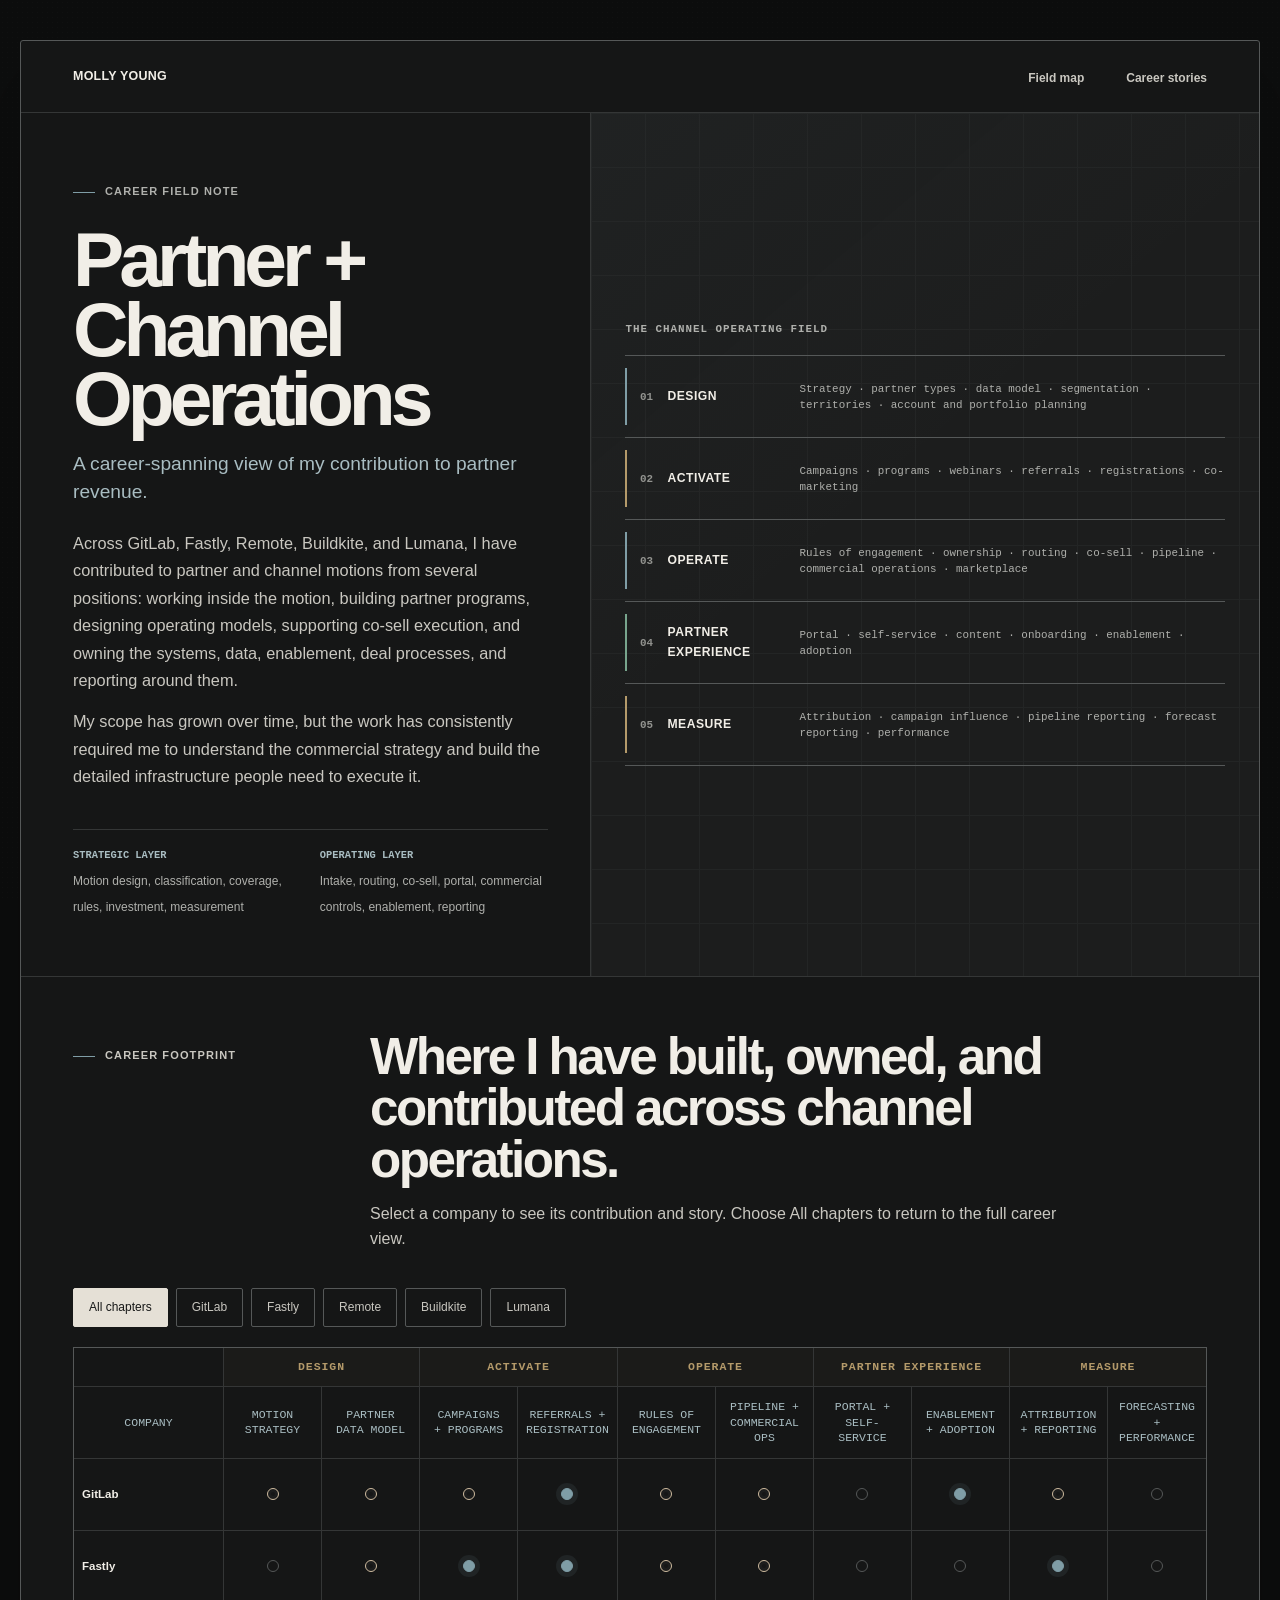
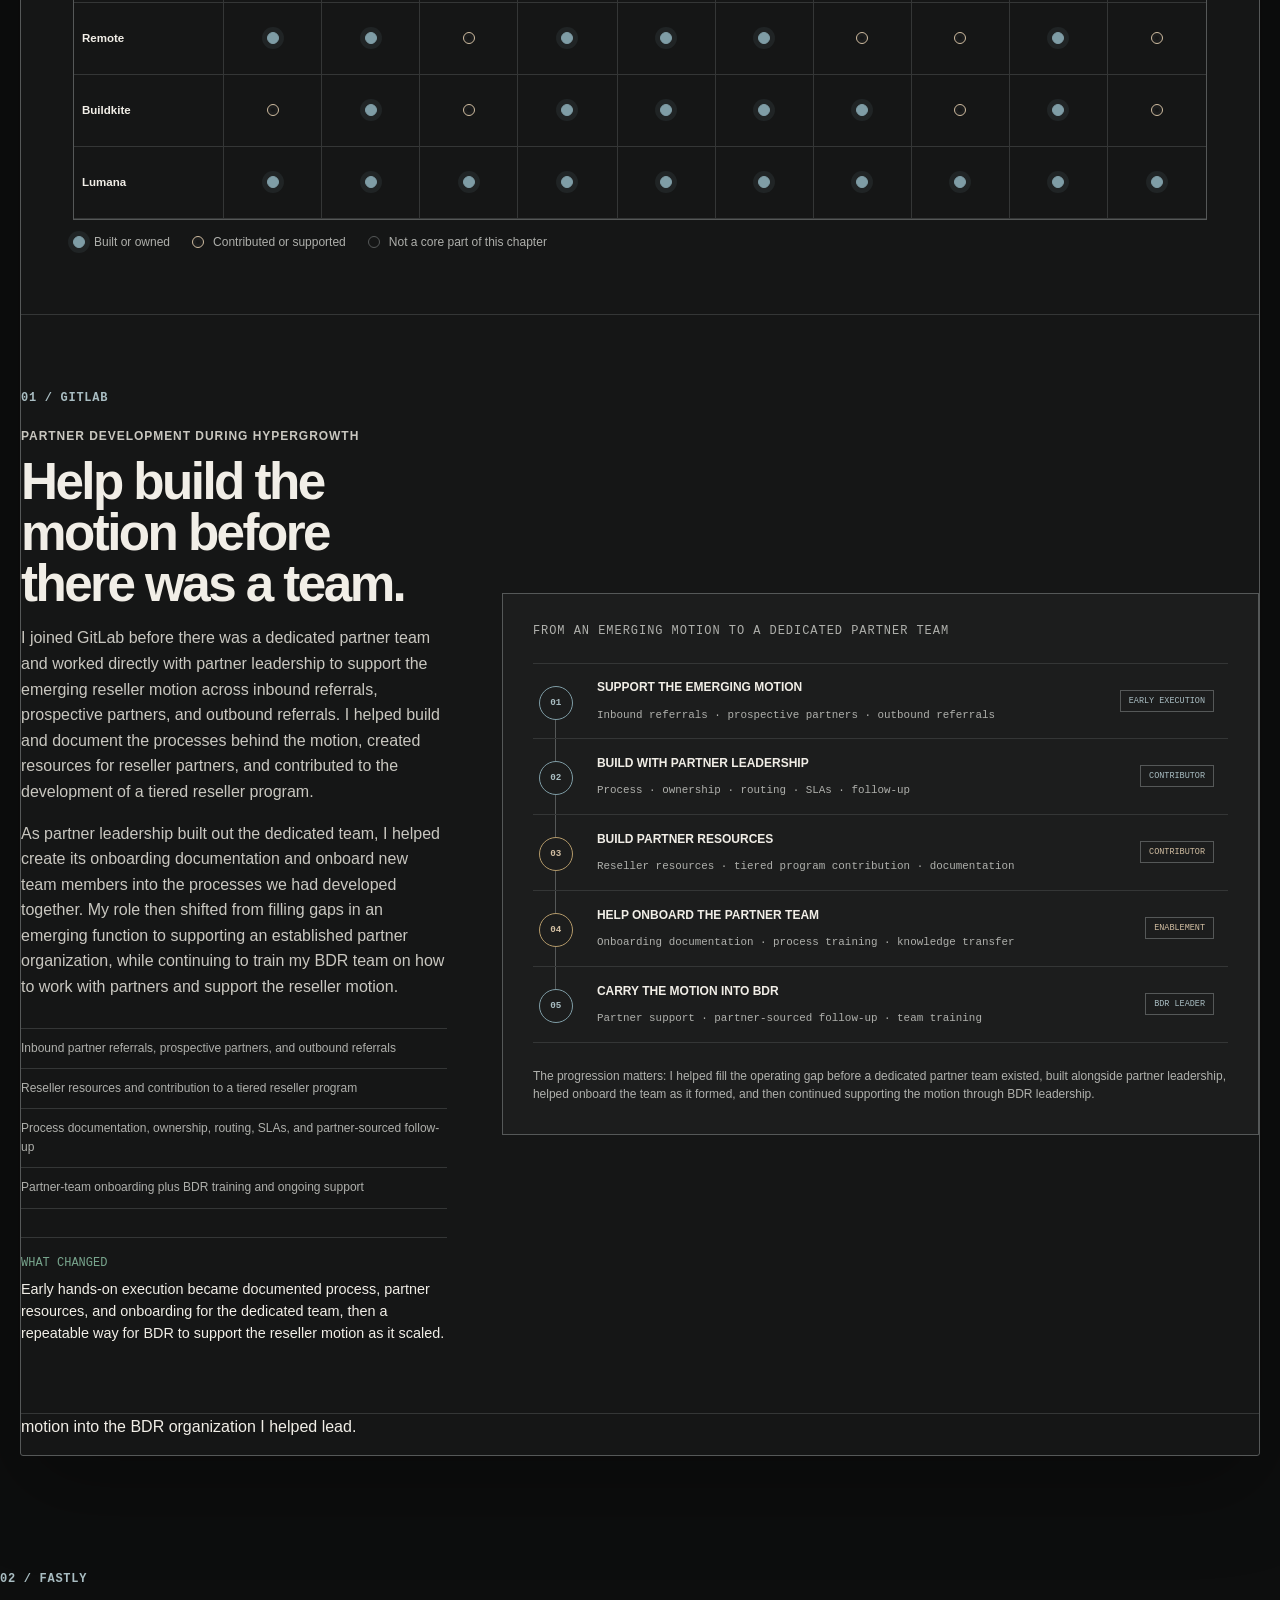
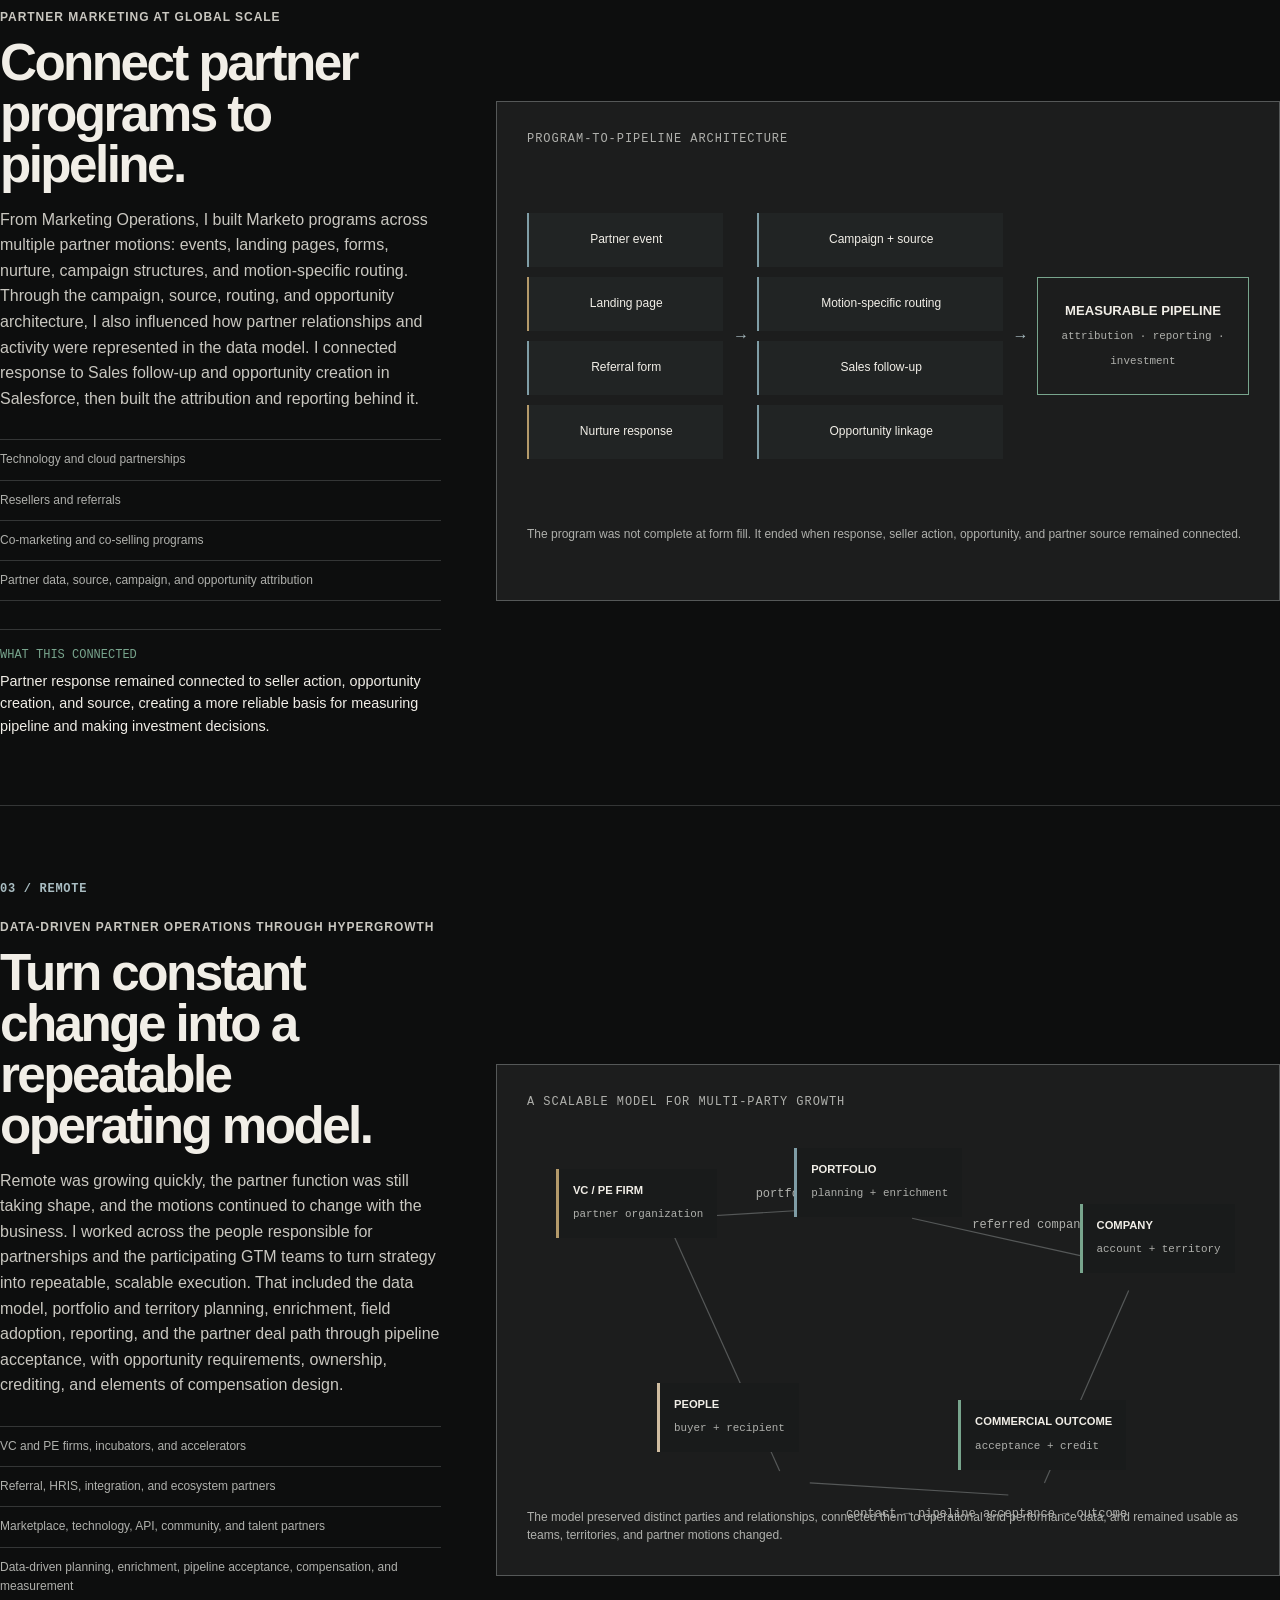
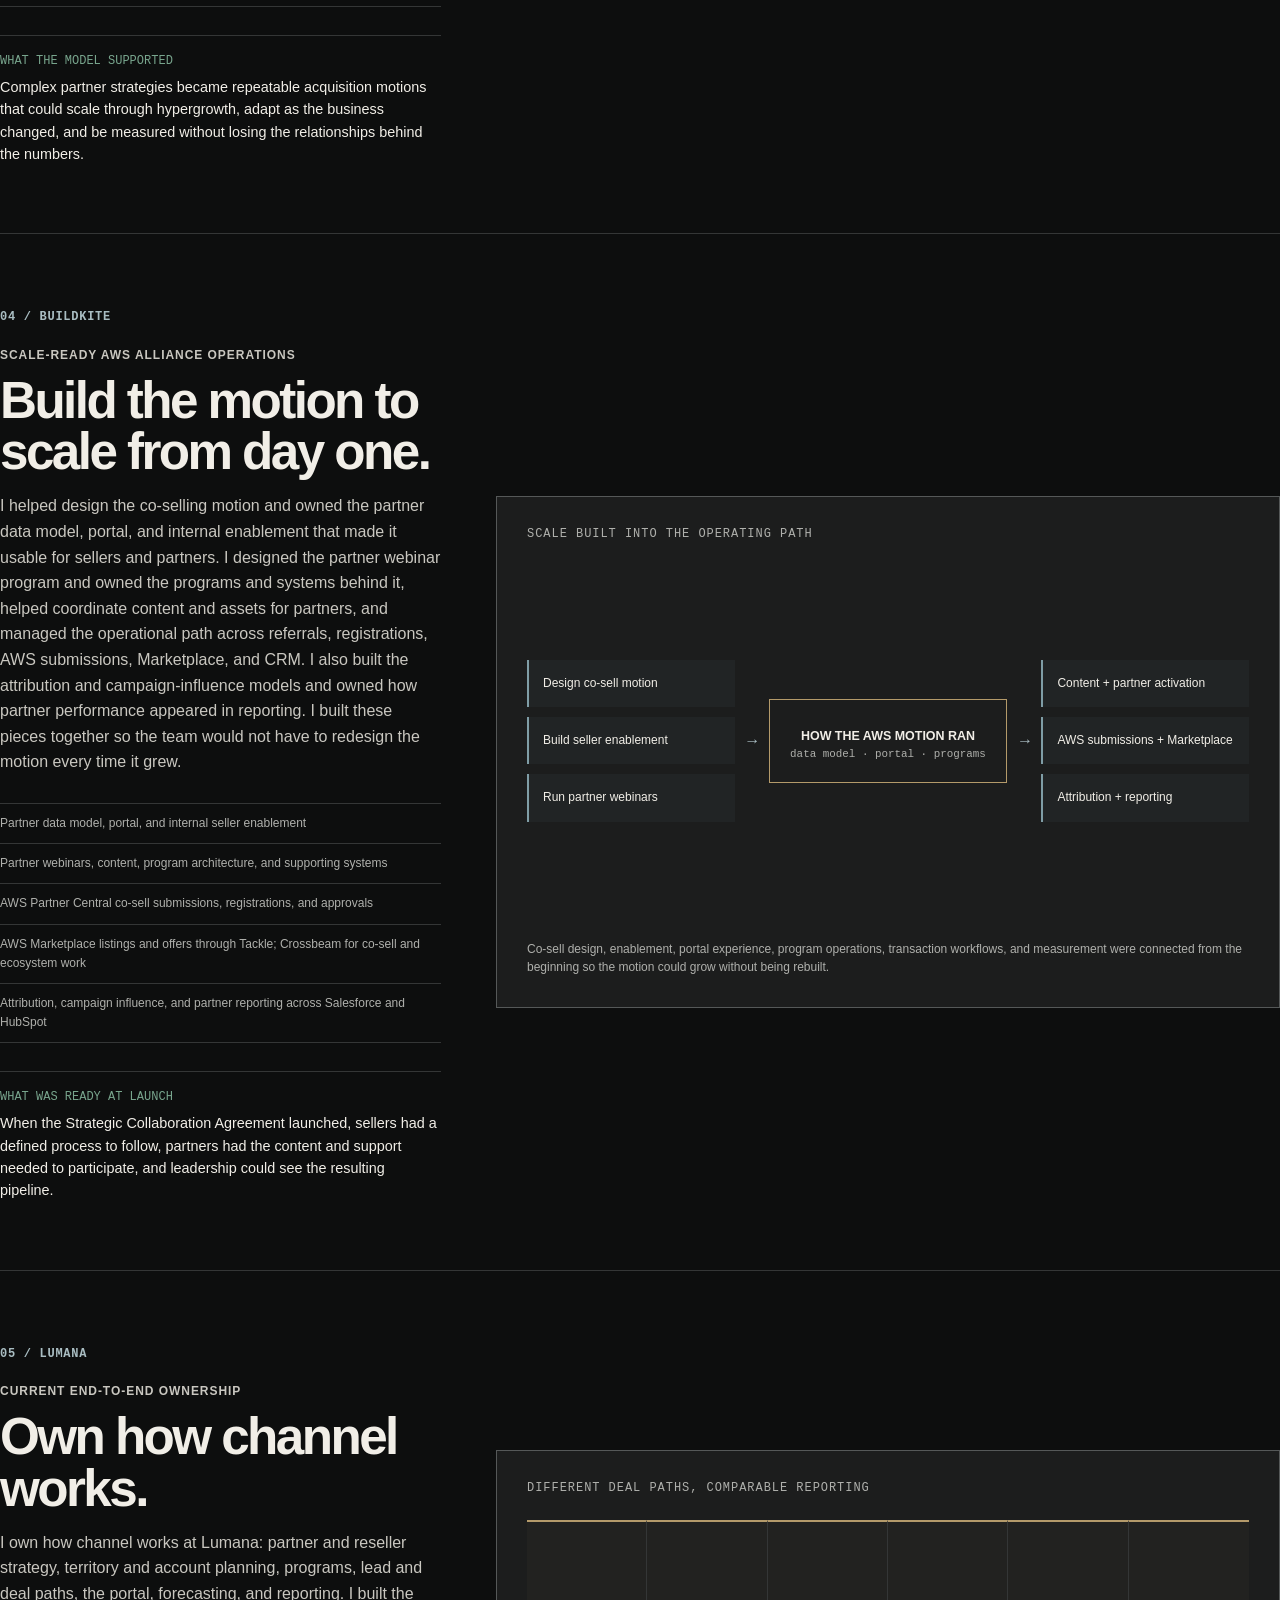
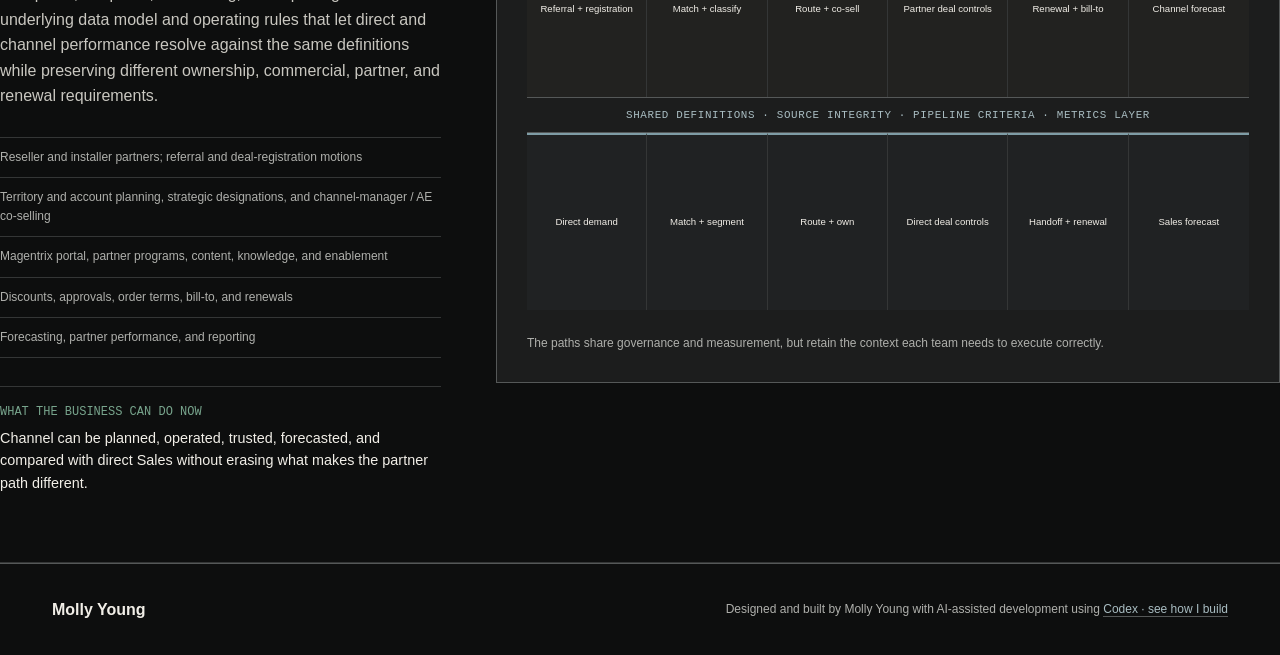
==== commit 0de454b1: "Clarify GitLab partner contribution and ownership" ====
--- a/channel-operations/index.html
+++ b/channel-operations/index.html
@@ -52,7 +52,7 @@
         <div class="matrix-wrap"><div class="matrix" role="table" aria-label="Company contribution across ten channel operations capabilities">
           <div class="cell band blank"></div><div class="cell band" style="grid-column:span 2">Design</div><div class="cell band" style="grid-column:span 2">Activate</div><div class="cell band" style="grid-column:span 2">Operate</div><div class="cell band" style="grid-column:span 2">Partner experience</div><div class="cell band end" style="grid-column:span 2">Measure</div>
           <div class="cell head">Company</div><div class="cell head">Motion<br>strategy</div><div class="cell head">Partner<br>data model</div><div class="cell head">Campaigns<br>+ programs</div><div class="cell head">Referrals +<br>registration</div><div class="cell head">Rules of<br>engagement</div><div class="cell head">Pipeline +<br>commercial ops</div><div class="cell head">Portal +<br>self-service</div><div class="cell head">Enablement<br>+ adoption</div><div class="cell head">Attribution<br>+ reporting</div><div class="cell head end">Forecasting +<br>performance</div>
-          <div class="row company" data-row="gitlab" style="display:contents"><div class="cell company">GitLab</div><div class="cell"><i class="dot support" aria-label="Contributed"></i></div><div class="cell"><i class="dot"></i></div><div class="cell"><i class="dot"></i></div><div class="cell"><i class="dot on" aria-label="Built or owned"></i></div><div class="cell"><i class="dot on" aria-label="Built or owned"></i></div><div class="cell"><i class="dot support" aria-label="Contributed"></i></div><div class="cell"><i class="dot"></i></div><div class="cell"><i class="dot on" aria-label="Built or owned"></i></div><div class="cell"><i class="dot support" aria-label="Contributed"></i></div><div class="cell end"><i class="dot"></i></div></div>
+          <div class="row company" data-row="gitlab" style="display:contents"><div class="cell company">GitLab</div><div class="cell"><i class="dot support" aria-label="Contributed"></i></div><div class="cell"><i class="dot support" aria-label="Contributed"></i></div><div class="cell"><i class="dot support" aria-label="Contributed"></i></div><div class="cell"><i class="dot on" aria-label="Built or owned"></i></div><div class="cell"><i class="dot support" aria-label="Contributed"></i></div><div class="cell"><i class="dot support" aria-label="Contributed"></i></div><div class="cell"><i class="dot"></i></div><div class="cell"><i class="dot on" aria-label="Built or owned"></i></div><div class="cell"><i class="dot support" aria-label="Contributed"></i></div><div class="cell end"><i class="dot"></i></div></div>
           <div class="row company" data-row="fastly" style="display:contents"><div class="cell company">Fastly</div><div class="cell"><i class="dot"></i></div><div class="cell"><i class="dot support" aria-label="Contributed"></i></div><div class="cell"><i class="dot on" aria-label="Built or owned"></i></div><div class="cell"><i class="dot on" aria-label="Built or owned"></i></div><div class="cell"><i class="dot support" aria-label="Contributed"></i></div><div class="cell"><i class="dot support" aria-label="Contributed"></i></div><div class="cell"><i class="dot"></i></div><div class="cell"><i class="dot"></i></div><div class="cell"><i class="dot on" aria-label="Built or owned"></i></div><div class="cell end"><i class="dot"></i></div></div>
           <div class="row company" data-row="remote" style="display:contents"><div class="cell company">Remote</div><div class="cell"><i class="dot on" aria-label="Built or owned"></i></div><div class="cell"><i class="dot on" aria-label="Built or owned"></i></div><div class="cell"><i class="dot support" aria-label="Contributed"></i></div><div class="cell"><i class="dot on" aria-label="Built or owned"></i></div><div class="cell"><i class="dot on" aria-label="Built or owned"></i></div><div class="cell"><i class="dot on" aria-label="Built or owned"></i></div><div class="cell"><i class="dot support" aria-label="Contributed"></i></div><div class="cell"><i class="dot support" aria-label="Contributed"></i></div><div class="cell"><i class="dot on" aria-label="Built or owned"></i></div><div class="cell end"><i class="dot support" aria-label="Contributed"></i></div></div>
           <div class="row company" data-row="buildkite" style="display:contents"><div class="cell company">Buildkite</div><div class="cell"><i class="dot support" aria-label="Contributed"></i></div><div class="cell"><i class="dot on" aria-label="Built or owned"></i></div><div class="cell"><i class="dot support" aria-label="Contributed"></i></div><div class="cell"><i class="dot on" aria-label="Built or owned"></i></div><div class="cell"><i class="dot on" aria-label="Built or owned"></i></div><div class="cell"><i class="dot on" aria-label="Built or owned"></i></div><div class="cell"><i class="dot on" aria-label="Built or owned"></i></div><div class="cell"><i class="dot support" aria-label="Contributed"></i></div><div class="cell"><i class="dot on" aria-label="Built or owned"></i></div><div class="cell end"><i class="dot support" aria-label="Contributed"></i></div></div>
@@ -60,8 +60,7 @@
         </div></div>
         <div class="matrix-legend" aria-label="Matrix legend"><span><i class="dot on"></i> Built or owned</span><span><i class="dot support"></i> Contributed or supported</span><span><i class="dot"></i> Not a core part of this chapter</span></div>
       </section>
-      <div class="chapters" id="stories" aria-live="polite">
-        <section class="chapter"><div class="chapter-copy"><span class="chapter-index">01 / GITLAB</span><p class="chapter-kicker">Partner development during hypergrowth</p><h2>Build the motion from inside it.</h2><p>I started as a BDR working alongside the partner team and resellers, learning the motion through the actual work: joint targeting, prospecting, partner-sourced lead follow-up, and opportunity support. I then helped turn that experience into the operating process, onboarding, and continued support the team needed, while building a partner-focused motion for my BDR organization.</p><ul class="motions"><li>Value-added and local-language resellers</li><li>Systems integrators and tiered partner programs</li><li>Ownership, routing, SLAs, and partner-sourced follow-up</li><li>Channel-team onboarding, playbooks, training, and ongoing support</li></ul><div class="impact"><strong>What changed</strong><p>What began as hands-on partner execution became a repeatable motion for both the channel-facing team and the BDR organization.</p></div></div><div class="chapter-visual"><p class="visual-title">From individual execution to a team motion</p><div class="gitlab-path"><div class="gitlab-step" data-step="01"><b>Work the partner motion</b><span>Partner-sourced leads · reseller collaboration · prospecting</span><i class="gitlab-role">BDR</i></div><div class="gitlab-step" data-step="02"><b>Help define how it runs</b><span>Ownership · routing · SLAs · follow-up · opportunity support</span><i class="gitlab-role">Builder</i></div><div class="gitlab-step" data-step="03"><b>Prepare the team</b><span>Onboarding · training · documentation · playbooks</span><i class="gitlab-role">Enablement</i></div><div class="gitlab-step" data-step="04"><b>Support the motion as it scales</b><span>Execution support · reporting · adjustments with channel and resellers</span><i class="gitlab-role">Operations</i></div><div class="gitlab-step" data-step="05"><b>Extend it through BDR</b><span>A partner-focused motion with shared expectations and accountability</span><i class="gitlab-role">BDR leader</i></div></div><p class="visual-caption">The progression matters: I did the work first, helped codify it, enabled the channel-facing team, and then carried the motion into the BDR organization I helped lead.</p></div></section>
+ <section class="chapter"><div class="chapter-copy"><span class="chapter-index">01 / GITLAB</span><p class="chapter-kicker">Partner development during hypergrowth</p><h2>Help build the motion before there was a team.</h2><p>I joined GitLab before there was a dedicated partner team and worked directly with partner leadership to support the emerging reseller motion across inbound referrals, prospective partners, and outbound referrals. I helped build and document the processes behind the motion, created resources for reseller partners, and contributed to the development of a tiered reseller program.</p><p>As partner leadership built out the dedicated team, I helped create its onboarding documentation and onboard new team members into the processes we had developed together. My role then shifted from filling gaps in an emerging function to supporting an established partner organization, while continuing to train my BDR team on how to work with partners and support the reseller motion.</p><ul class="motions"><li>Inbound partner referrals, prospective partners, and outbound referrals</li><li>Reseller resources and contribution to a tiered reseller program</li><li>Process documentation, ownership, routing, SLAs, and partner-sourced follow-up</li><li>Partner-team onboarding plus BDR training and ongoing support</li></ul><div class="impact"><strong>What changed</strong><p>Early hands-on execution became documented process, partner resources, and onboarding for the dedicated team, then a repeatable way for BDR to support the reseller motion as it scaled.</p></div></div><div class="chapter-visual"><p class="visual-title">From an emerging motion to a dedicated partner team</p><div class="gitlab-path"><div class="gitlab-step" data-step="01"><b>Support the emerging motion</b><span>Inbound referrals · prospective partners · outbound referrals</span><i class="gitlab-role">Early execution</i></div><div class="gitlab-step" data-step="02"><b>Build with partner leadership</b><span>Process · ownership · routing · SLAs · follow-up</span><i class="gitlab-role">Contributor</i></div><div class="gitlab-step" data-step="03"><b>Build partner resources</b><span>Reseller resources · tiered program contribution · documentation</span><i class="gitlab-role">Contributor</i></div><div class="gitlab-step" data-step="04"><b>Help onboard the partner team</b><span>Onboarding documentation · process training · knowledge transfer</span><i class="gitlab-role">Enablement</i></div><div class="gitlab-step" data-step="05"><b>Carry the motion into BDR</b><span>Partner support · partner-sourced follow-up · team training</span><i class="gitlab-role">BDR leader</i></div></div><p class="visual-caption">The progression matters: I helped fill the operating gap before a dedicated partner team existed, built alongside partner leadership, helped onboard the team as it formed, and then continued supporting the motion through BDR leadership.</p></div></section> motion into the BDR organization I helped lead.</p></div></section>
         <section class="chapter"><div class="chapter-copy"><span class="chapter-index">02 / FASTLY</span><p class="chapter-kicker">Partner marketing at global scale</p><h2>Connect partner programs to pipeline.</h2><p>From Marketing Operations, I built Marketo programs across multiple partner motions: events, landing pages, forms, nurture, campaign structures, and motion-specific routing. Through the campaign, source, routing, and opportunity architecture, I also influenced how partner relationships and activity were represented in the data model. I connected response to Sales follow-up and opportunity creation in Salesforce, then built the attribution and reporting behind it.</p><ul class="motions"><li>Technology and cloud partnerships</li><li>Resellers and referrals</li><li>Co-marketing and co-selling programs</li><li>Partner data, source, campaign, and opportunity attribution</li></ul><div class="impact"><strong>What this connected</strong><p>Partner response remained connected to seller action, opportunity creation, and source, creating a more reliable basis for measuring pipeline and making investment decisions.</p></div></div><div class="chapter-visual"><p class="visual-title">Program-to-pipeline architecture</p><div class="funnel"><div class="funnel-col"><span>Partner event</span><span>Landing page</span><span>Referral form</span><span>Nurture response</span></div><i class="arrow">→</i><div class="funnel-col"><span>Campaign + source</span><span>Motion-specific routing</span><span>Sales follow-up</span><span>Opportunity linkage</span></div><i class="arrow">→</i><div class="funnel-result"><strong>Measurable pipeline</strong><small>attribution · reporting · investment</small></div></div><p class="visual-caption">The program was not complete at form fill. It ended when response, seller action, opportunity, and partner source remained connected.</p></div></section>
         <section class="chapter"><div class="chapter-copy"><span class="chapter-index">03 / REMOTE</span><p class="chapter-kicker">Data-driven partner operations through hypergrowth</p><h2>Turn constant change into a repeatable operating model.</h2><p>Remote was growing quickly, the partner function was still taking shape, and the motions continued to change with the business. I worked across the people responsible for partnerships and the participating GTM teams to turn strategy into repeatable, scalable execution. That included the data model, portfolio and territory planning, enrichment, field adoption, reporting, and the partner deal path through pipeline acceptance, with opportunity requirements, ownership, crediting, and elements of compensation design.</p><ul class="motions"><li>VC and PE firms, incubators, and accelerators</li><li>Referral, HRIS, integration, and ecosystem partners</li><li>Marketplace, technology, API, community, and talent partners</li><li>Data-driven planning, enrichment, pipeline acceptance, compensation, and measurement</li></ul><div class="impact"><strong>What the model supported</strong><p>Complex partner strategies became repeatable acquisition motions that could scale through hypergrowth, adapt as the business changed, and be measured without losing the relationships behind the numbers.</p></div></div><div class="chapter-visual"><p class="visual-title">A scalable model for multi-party growth</p><div class="relationship-graph"><svg class="graph-lines" viewBox="0 0 600 350" preserveAspectRatio="none" aria-hidden="true"><line x1="120" y1="70" x2="285" y2="60"/><line x1="320" y1="70" x2="500" y2="110"/><line x1="120" y1="80" x2="210" y2="280"/><line x1="500" y1="130" x2="430" y2="290"/><line x1="235" y1="290" x2="400" y2="300"/><text x="190" y="52">portfolio relationship</text><text x="370" y="78">referred company</text><text x="265" y="318">contact → pipeline acceptance → outcome</text></svg><div class="entity e-firm"><strong>VC / PE firm</strong><small>partner organization</small></div><div class="entity e-portfolio"><strong>Portfolio</strong><small>planning + enrichment</small></div><div class="entity e-company"><strong>Company</strong><small>account + territory</small></div><div class="entity e-contact"><strong>People</strong><small>buyer + recipient</small></div><div class="entity e-opp"><strong>Commercial outcome</strong><small>acceptance + credit</small></div></div><p class="visual-caption">The model preserved distinct parties and relationships, connected them to operational and performance data, and remained usable as teams, territories, and partner motions changed.</p></div></section>
         <section class="chapter"><div class="chapter-copy"><span class="chapter-index">04 / BUILDKITE</span><p class="chapter-kicker">Scale-ready AWS alliance operations</p><h2>Build the motion to scale from day one.</h2><p>I helped design the co-selling motion and owned the partner data model, portal, and internal enablement that made it usable for sellers and partners. I designed the partner webinar program and owned the programs and systems behind it, helped coordinate content and assets for partners, and managed the operational path across referrals, registrations, AWS submissions, Marketplace, and CRM. I also built the attribution and campaign-influence models and owned how partner performance appeared in reporting. I built these pieces together so the team would not have to redesign the motion every time it grew.</p><ul class="motions"><li>Partner data model, portal, and internal seller enablement</li><li>Partner webinars, content, program architecture, and supporting systems</li><li>AWS Partner Central co-sell submissions, registrations, and approvals</li><li>AWS Marketplace listings and offers through Tackle; Crossbeam for co-sell and ecosystem work</li><li>Attribution, campaign influence, and partner reporting across Salesforce and HubSpot</li></ul><div class="impact"><strong>What was ready at launch</strong><p>When the Strategic Collaboration Agreement launched, sellers had a defined process to follow, partners had the content and support needed to participate, and leadership could see the resulting pipeline.</p></div></div><div class="chapter-visual"><p class="visual-title">Scale built into the operating path</p><div class="aws-map"><div class="aws-group"><span>Design co-sell motion</span><span>Build seller enablement</span><span>Run partner webinars</span></div><i class="arrow">→</i><div class="aws-core"><strong>How the AWS motion ran</strong><small>data model · portal · programs</small></div><i class="arrow">→</i><div class="aws-group"><span>Content + partner activation</span><span>AWS submissions + Marketplace</span><span>Attribution + reporting</span></div></div><p class="visual-caption">Co-sell design, enablement, portal experience, program operations, transaction workflows, and measurement were connected from the beginning so the motion could grow without being rebuilt.</p></div></section>
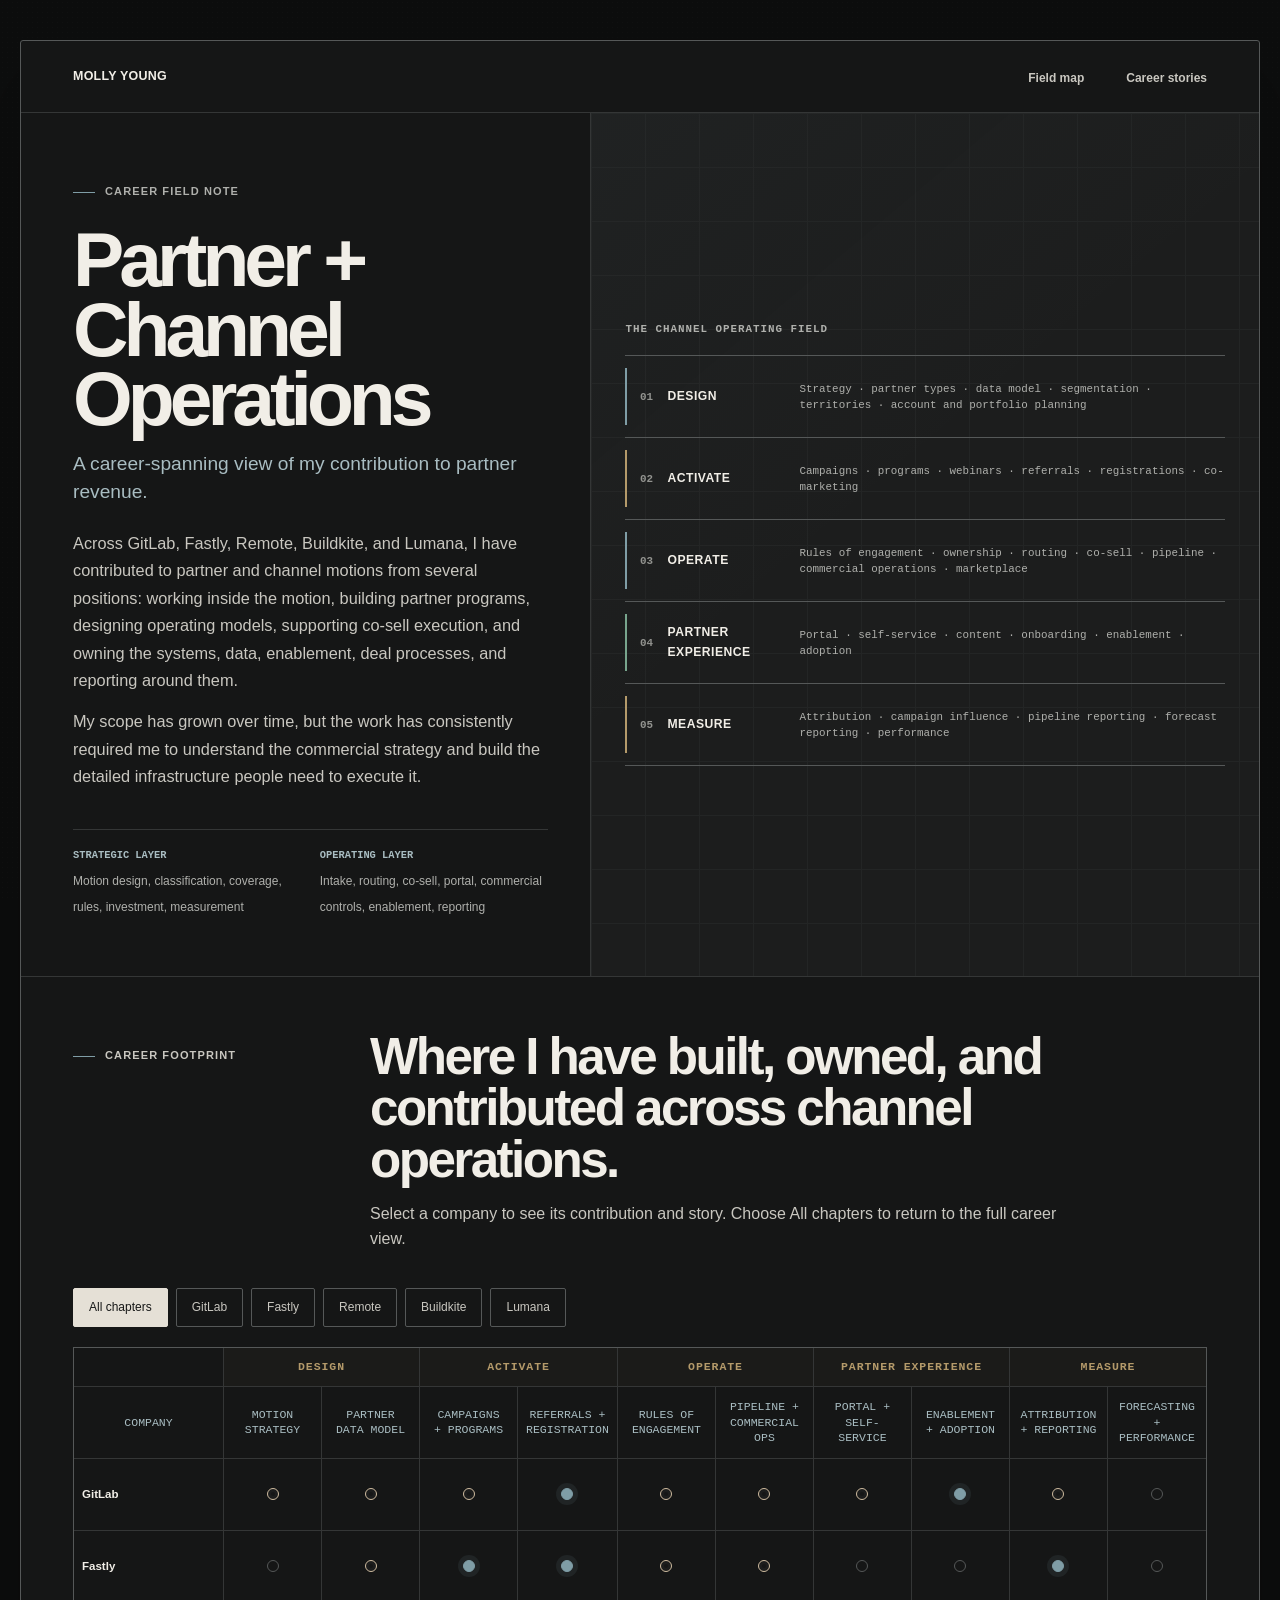
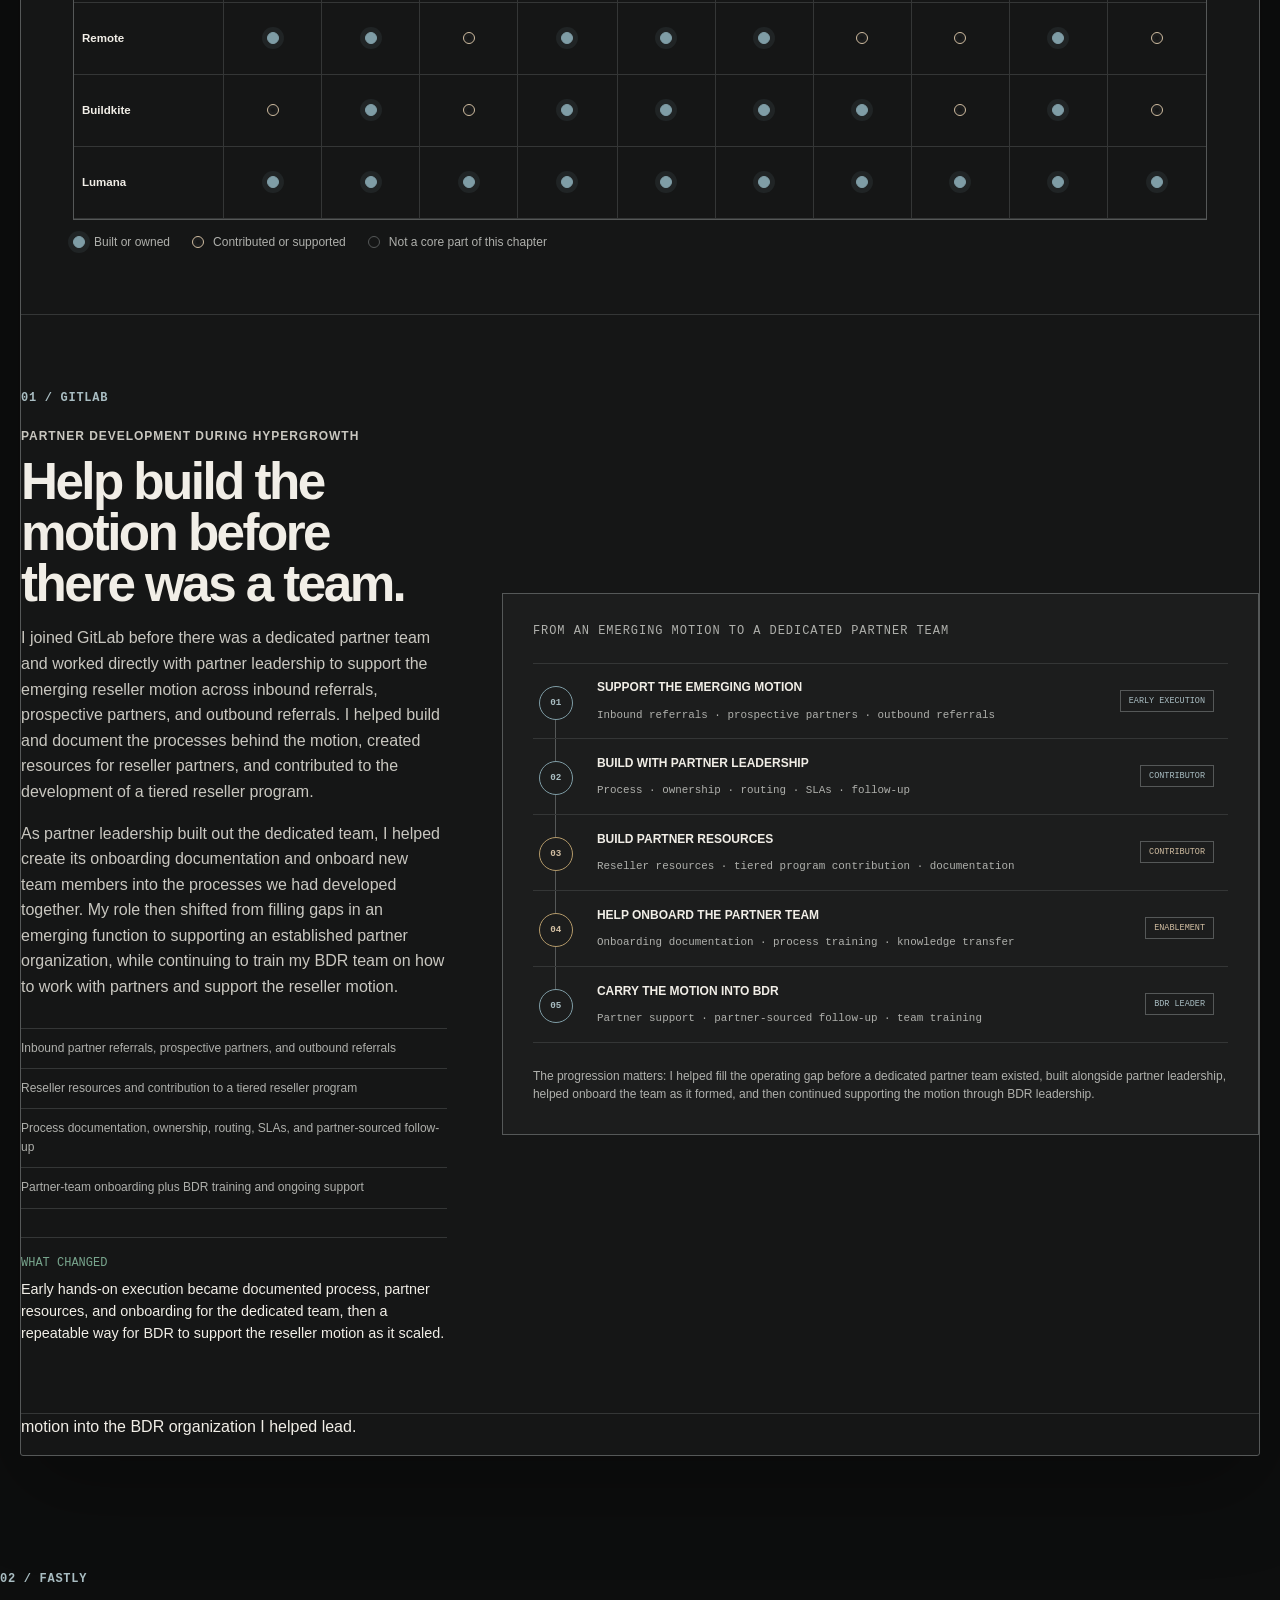
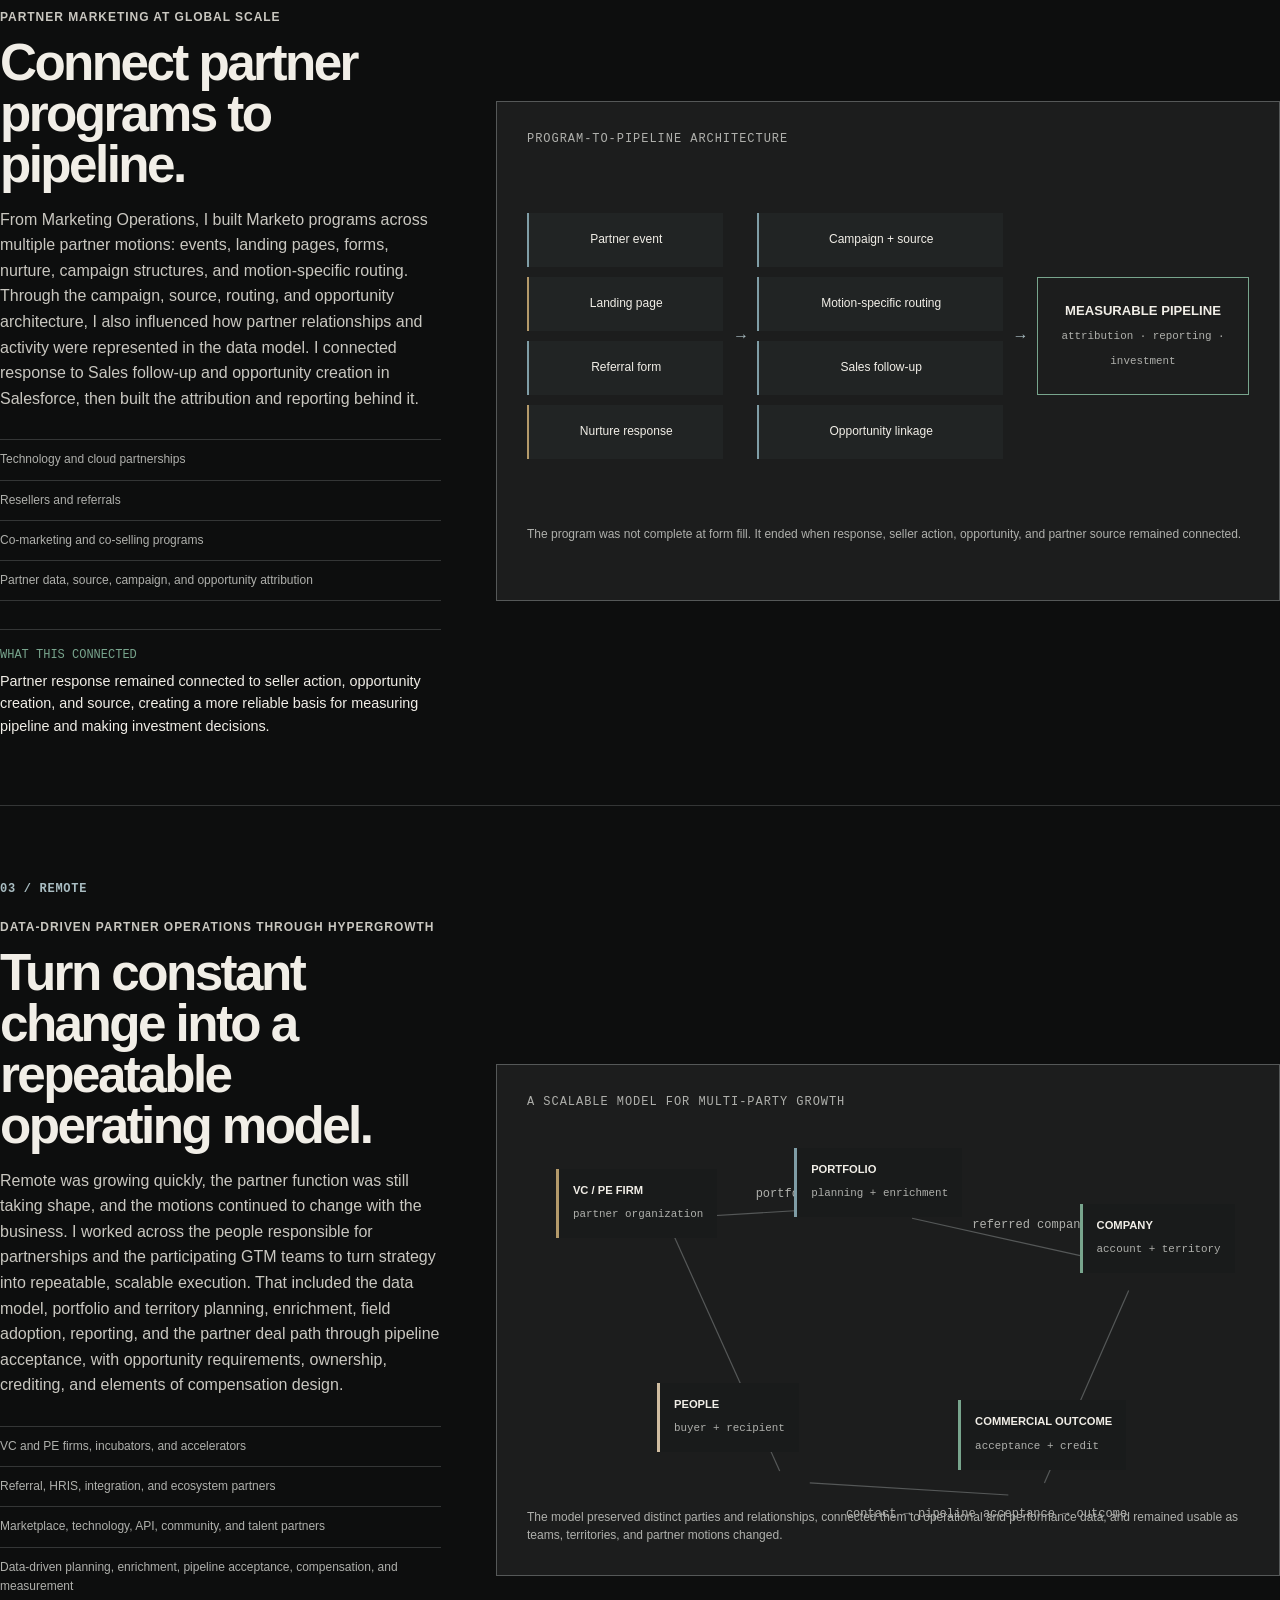
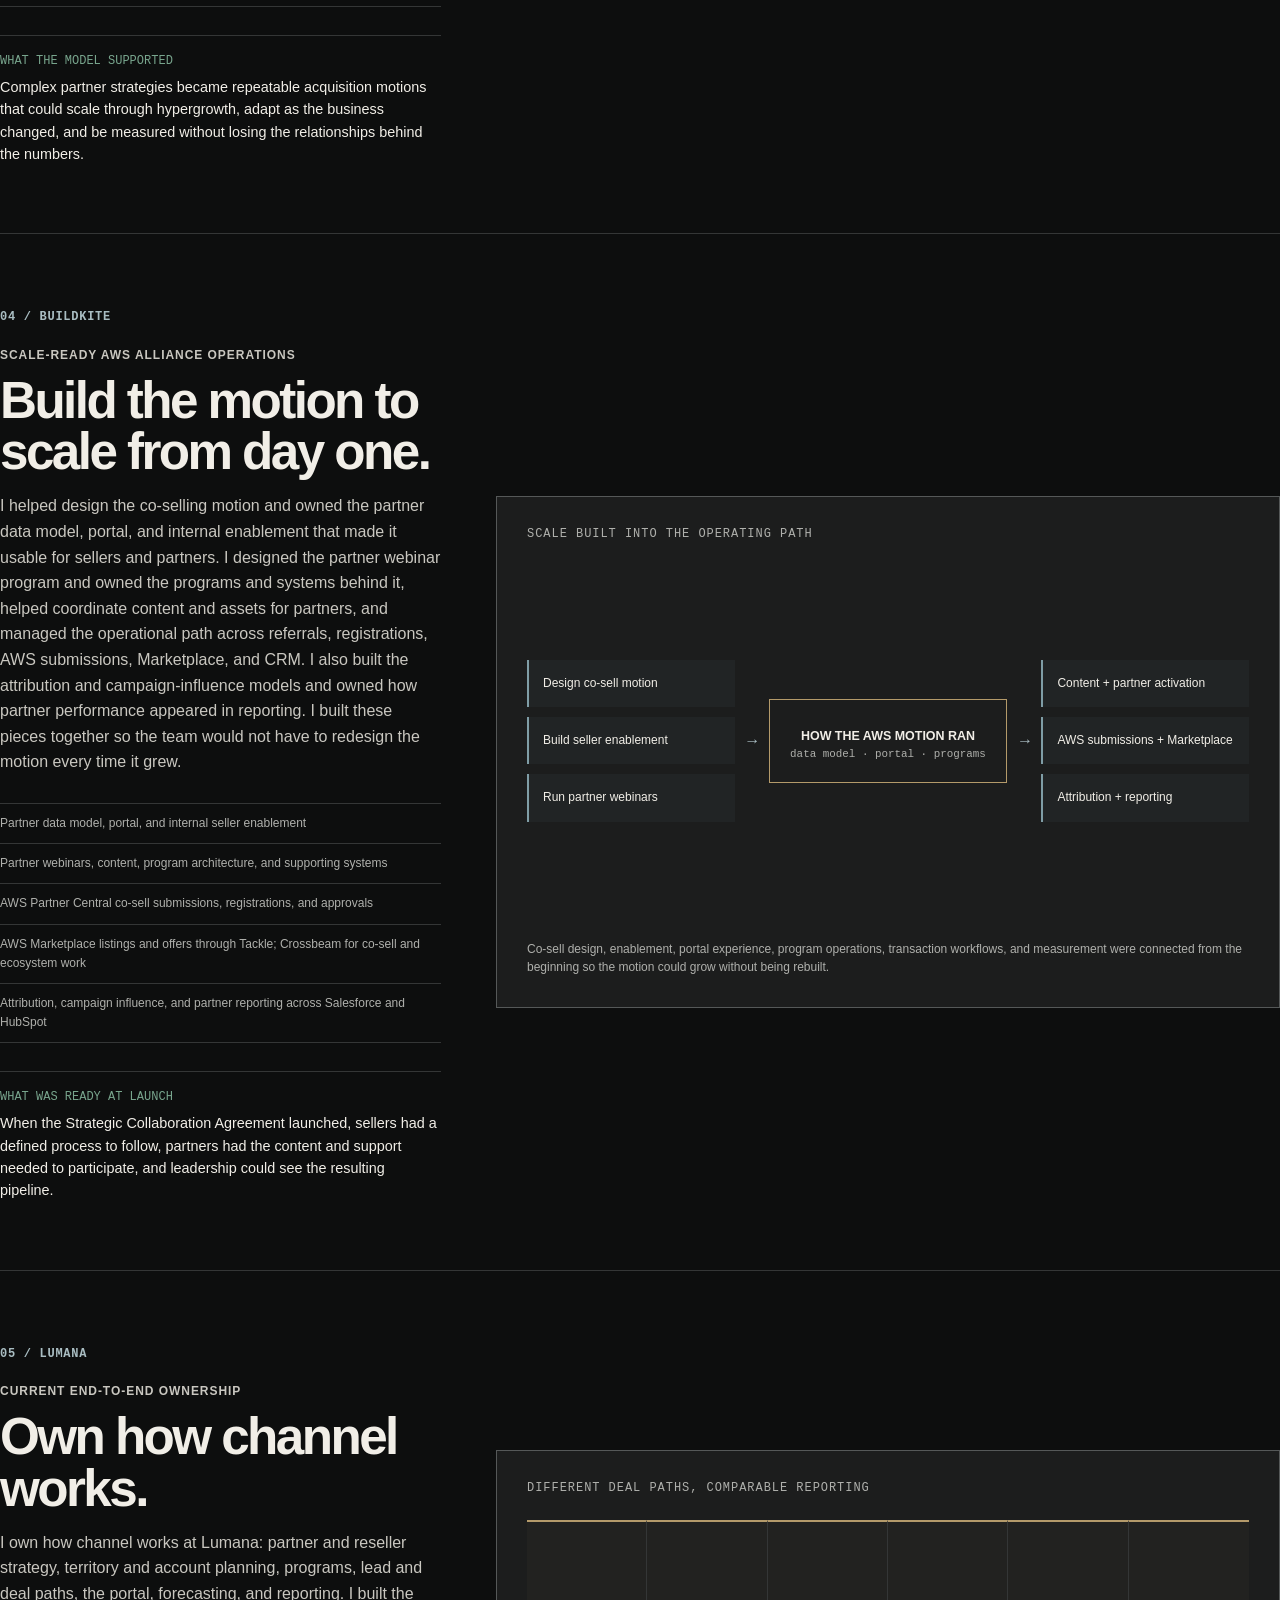
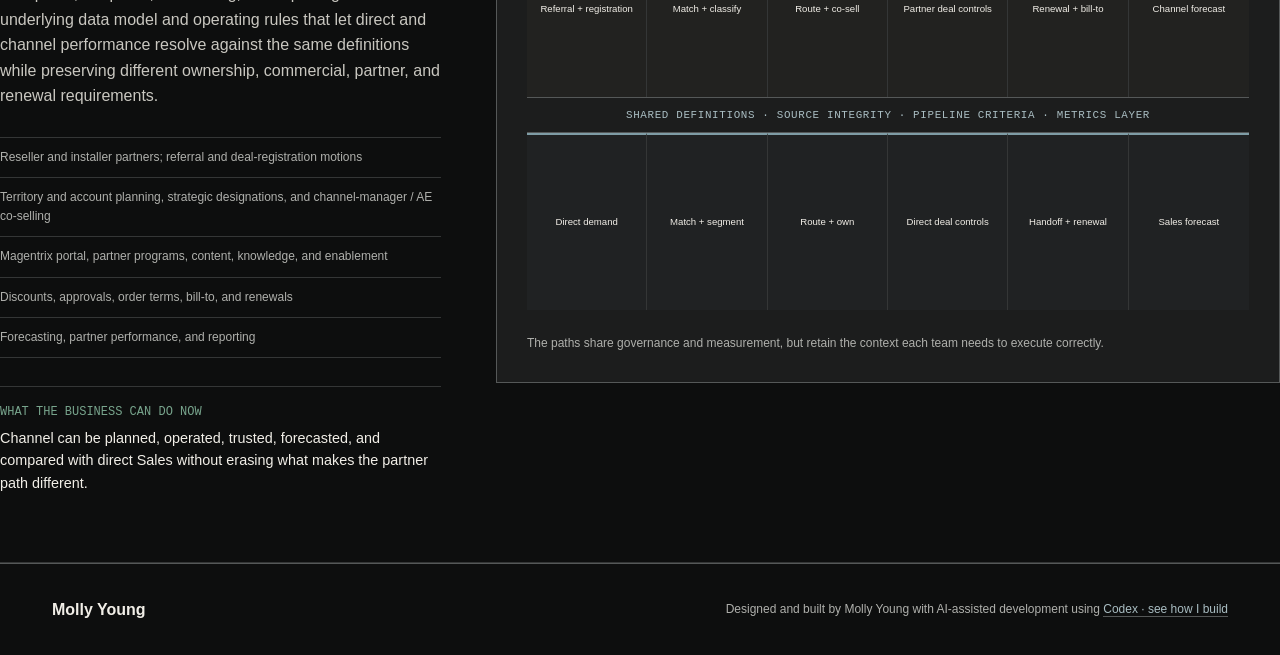
==== commit d6a06259: "Add GitLab portal contribution" ====
--- a/channel-operations/index.html
+++ b/channel-operations/index.html
@@ -52,7 +52,7 @@
         <div class="matrix-wrap"><div class="matrix" role="table" aria-label="Company contribution across ten channel operations capabilities">
           <div class="cell band blank"></div><div class="cell band" style="grid-column:span 2">Design</div><div class="cell band" style="grid-column:span 2">Activate</div><div class="cell band" style="grid-column:span 2">Operate</div><div class="cell band" style="grid-column:span 2">Partner experience</div><div class="cell band end" style="grid-column:span 2">Measure</div>
           <div class="cell head">Company</div><div class="cell head">Motion<br>strategy</div><div class="cell head">Partner<br>data model</div><div class="cell head">Campaigns<br>+ programs</div><div class="cell head">Referrals +<br>registration</div><div class="cell head">Rules of<br>engagement</div><div class="cell head">Pipeline +<br>commercial ops</div><div class="cell head">Portal +<br>self-service</div><div class="cell head">Enablement<br>+ adoption</div><div class="cell head">Attribution<br>+ reporting</div><div class="cell head end">Forecasting +<br>performance</div>
-          <div class="row company" data-row="gitlab" style="display:contents"><div class="cell company">GitLab</div><div class="cell"><i class="dot support" aria-label="Contributed"></i></div><div class="cell"><i class="dot support" aria-label="Contributed"></i></div><div class="cell"><i class="dot support" aria-label="Contributed"></i></div><div class="cell"><i class="dot on" aria-label="Built or owned"></i></div><div class="cell"><i class="dot support" aria-label="Contributed"></i></div><div class="cell"><i class="dot support" aria-label="Contributed"></i></div><div class="cell"><i class="dot"></i></div><div class="cell"><i class="dot on" aria-label="Built or owned"></i></div><div class="cell"><i class="dot support" aria-label="Contributed"></i></div><div class="cell end"><i class="dot"></i></div></div>
+          <div class="row company" data-row="gitlab" style="display:contents"><div class="cell company">GitLab</div><div class="cell"><i class="dot support" aria-label="Contributed"></i></div><div class="cell"><i class="dot support" aria-label="Contributed"></i></div><div class="cell"><i class="dot support" aria-label="Contributed"></i></div><div class="cell"><i class="dot on" aria-label="Built or owned"></i></div><div class="cell"><i class="dot support" aria-label="Contributed"></i></div><div class="cell"><i class="dot support" aria-label="Contributed"></i></div><div class="cell"><i class="dot support" aria-label="Contributed"></i></div><div class="cell"><i class="dot on" aria-label="Built or owned"></i></div><div class="cell"><i class="dot support" aria-label="Contributed"></i></div><div class="cell end"><i class="dot"></i></div></div>
           <div class="row company" data-row="fastly" style="display:contents"><div class="cell company">Fastly</div><div class="cell"><i class="dot"></i></div><div class="cell"><i class="dot support" aria-label="Contributed"></i></div><div class="cell"><i class="dot on" aria-label="Built or owned"></i></div><div class="cell"><i class="dot on" aria-label="Built or owned"></i></div><div class="cell"><i class="dot support" aria-label="Contributed"></i></div><div class="cell"><i class="dot support" aria-label="Contributed"></i></div><div class="cell"><i class="dot"></i></div><div class="cell"><i class="dot"></i></div><div class="cell"><i class="dot on" aria-label="Built or owned"></i></div><div class="cell end"><i class="dot"></i></div></div>
           <div class="row company" data-row="remote" style="display:contents"><div class="cell company">Remote</div><div class="cell"><i class="dot on" aria-label="Built or owned"></i></div><div class="cell"><i class="dot on" aria-label="Built or owned"></i></div><div class="cell"><i class="dot support" aria-label="Contributed"></i></div><div class="cell"><i class="dot on" aria-label="Built or owned"></i></div><div class="cell"><i class="dot on" aria-label="Built or owned"></i></div><div class="cell"><i class="dot on" aria-label="Built or owned"></i></div><div class="cell"><i class="dot support" aria-label="Contributed"></i></div><div class="cell"><i class="dot support" aria-label="Contributed"></i></div><div class="cell"><i class="dot on" aria-label="Built or owned"></i></div><div class="cell end"><i class="dot support" aria-label="Contributed"></i></div></div>
           <div class="row company" data-row="buildkite" style="display:contents"><div class="cell company">Buildkite</div><div class="cell"><i class="dot support" aria-label="Contributed"></i></div><div class="cell"><i class="dot on" aria-label="Built or owned"></i></div><div class="cell"><i class="dot support" aria-label="Contributed"></i></div><div class="cell"><i class="dot on" aria-label="Built or owned"></i></div><div class="cell"><i class="dot on" aria-label="Built or owned"></i></div><div class="cell"><i class="dot on" aria-label="Built or owned"></i></div><div class="cell"><i class="dot on" aria-label="Built or owned"></i></div><div class="cell"><i class="dot support" aria-label="Contributed"></i></div><div class="cell"><i class="dot on" aria-label="Built or owned"></i></div><div class="cell end"><i class="dot support" aria-label="Contributed"></i></div></div>
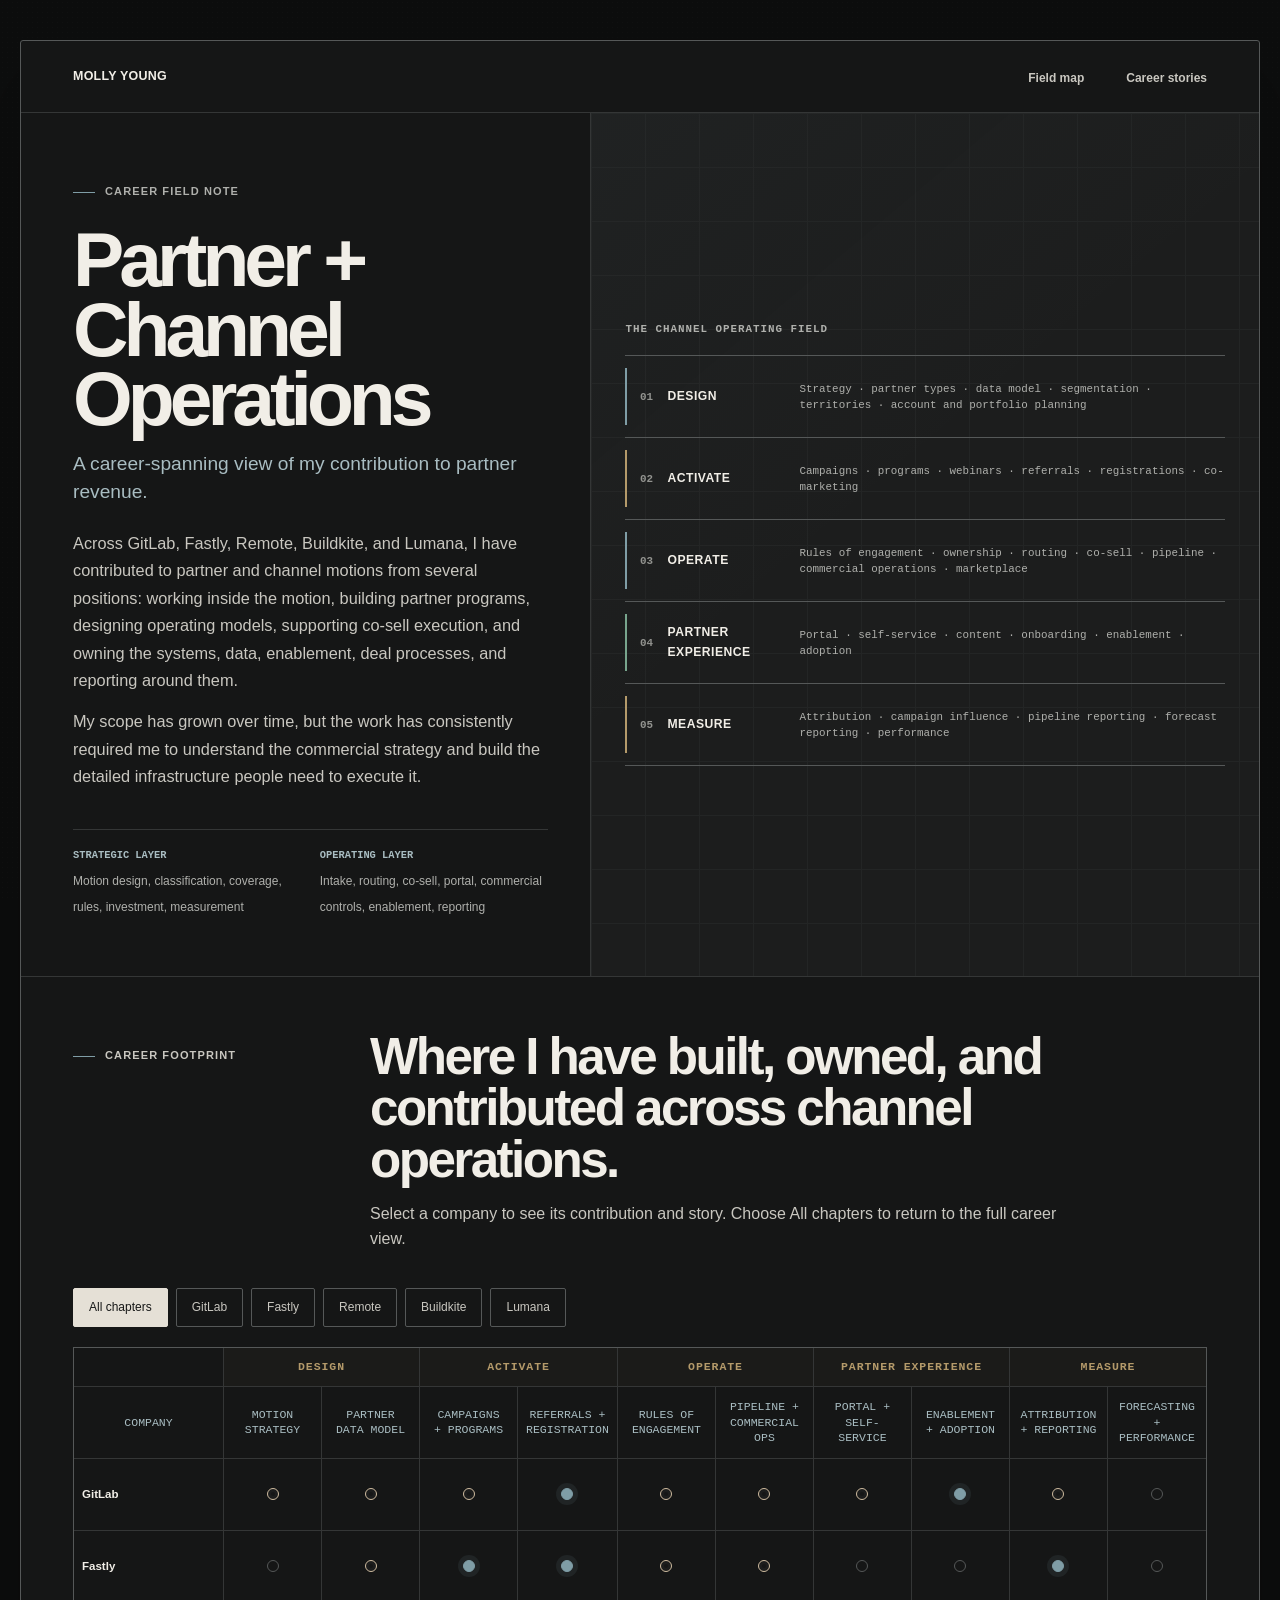
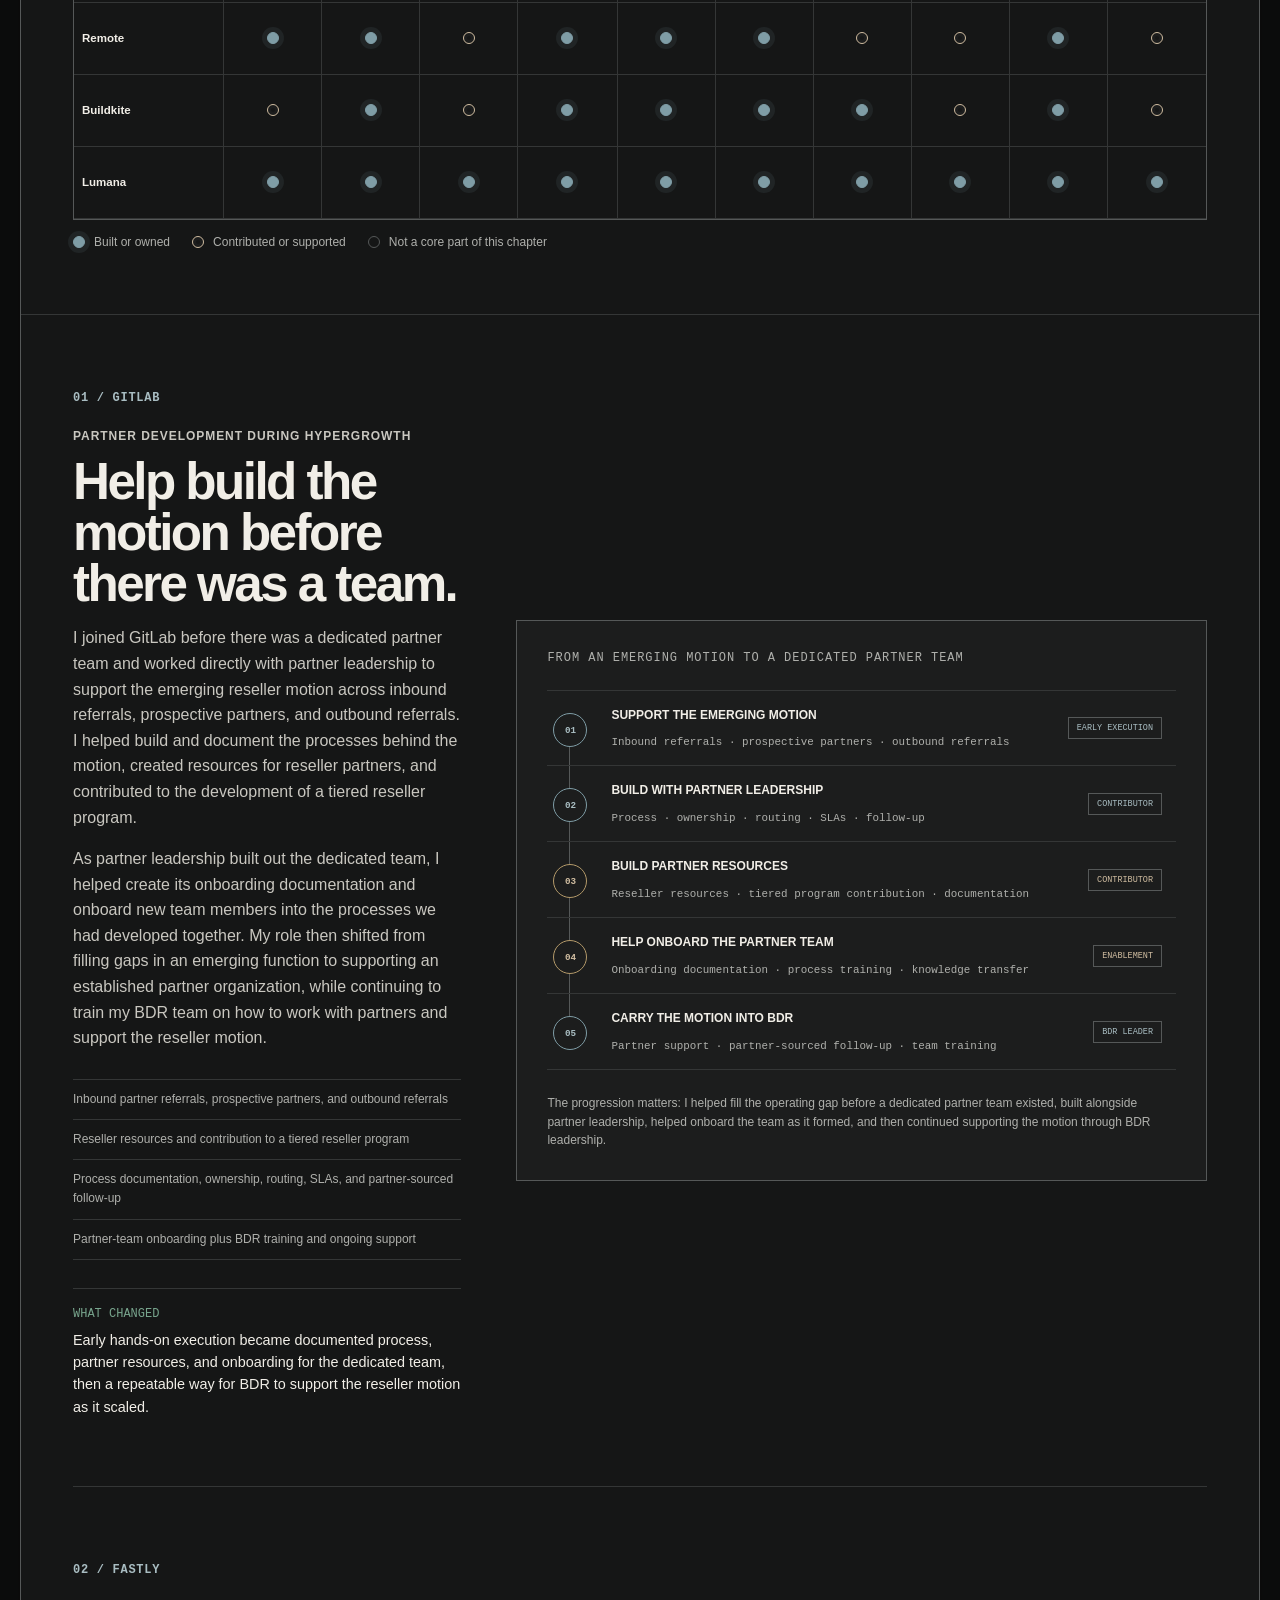
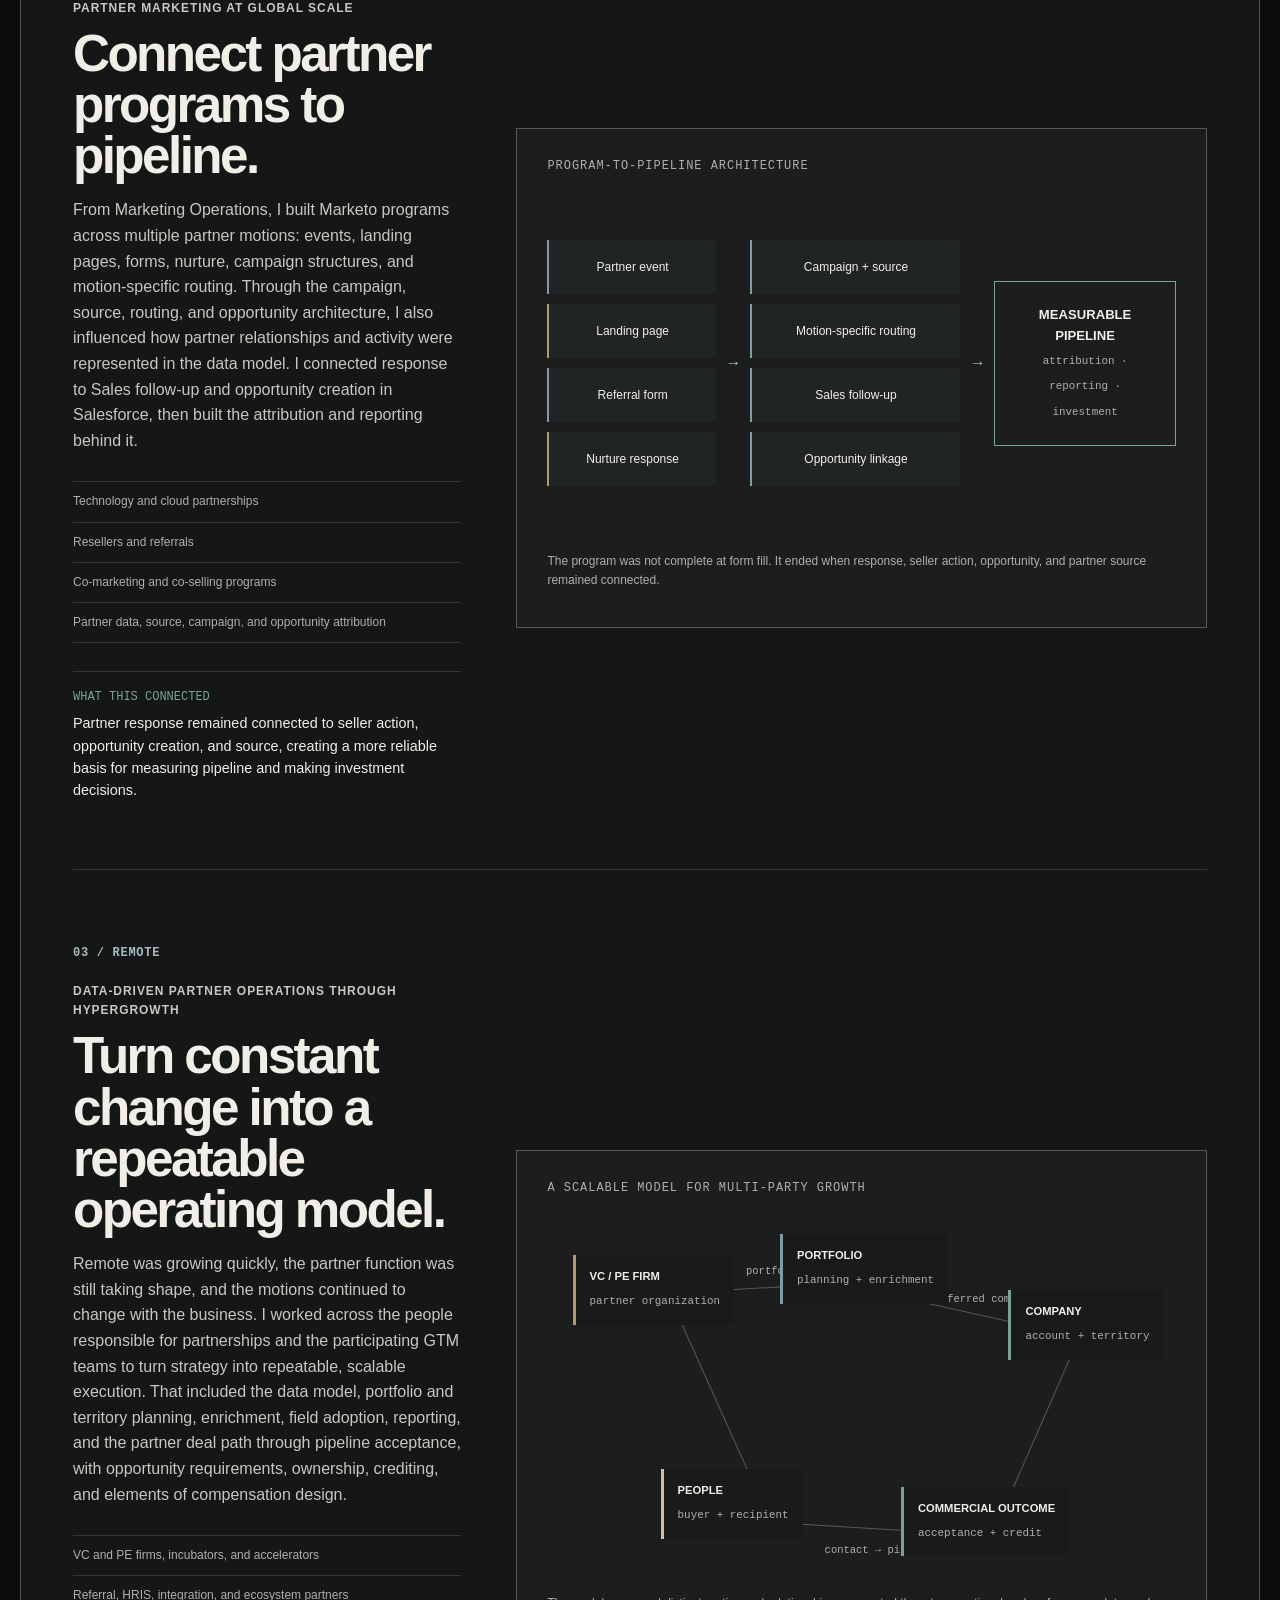
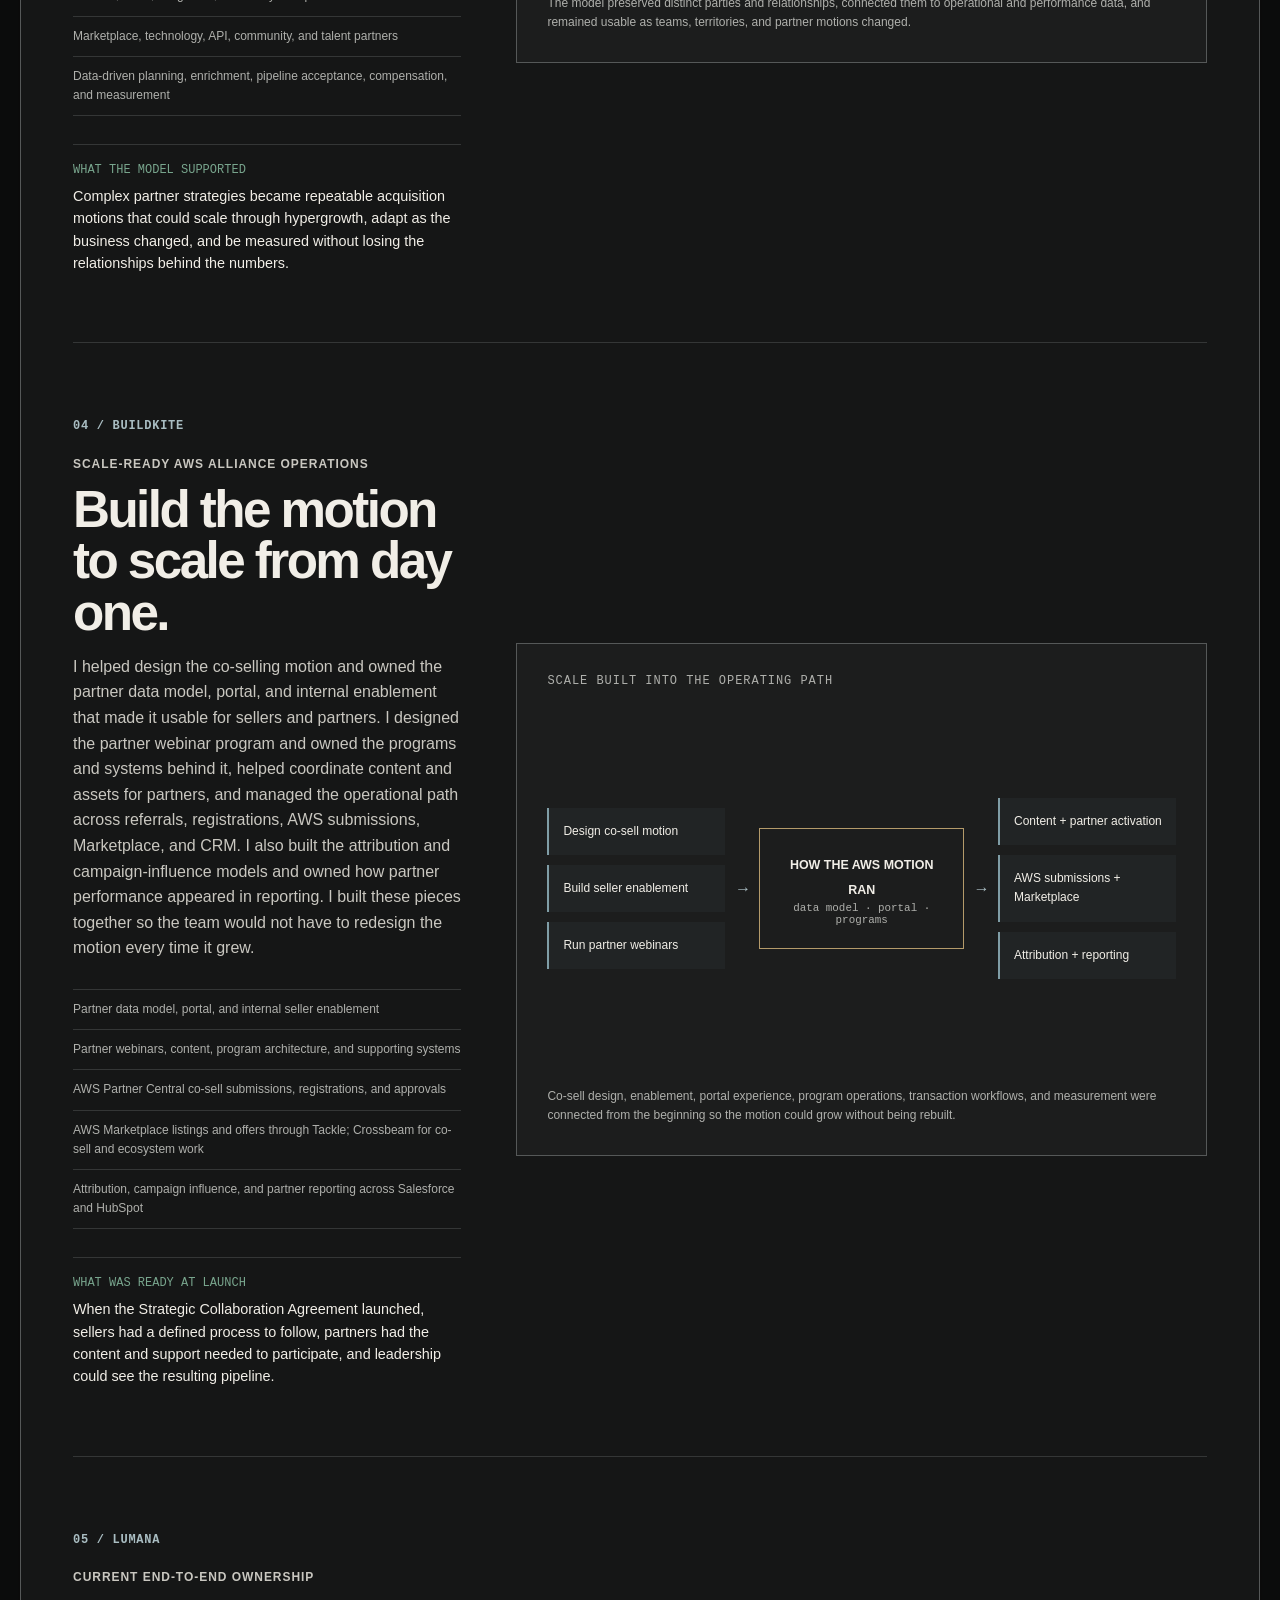
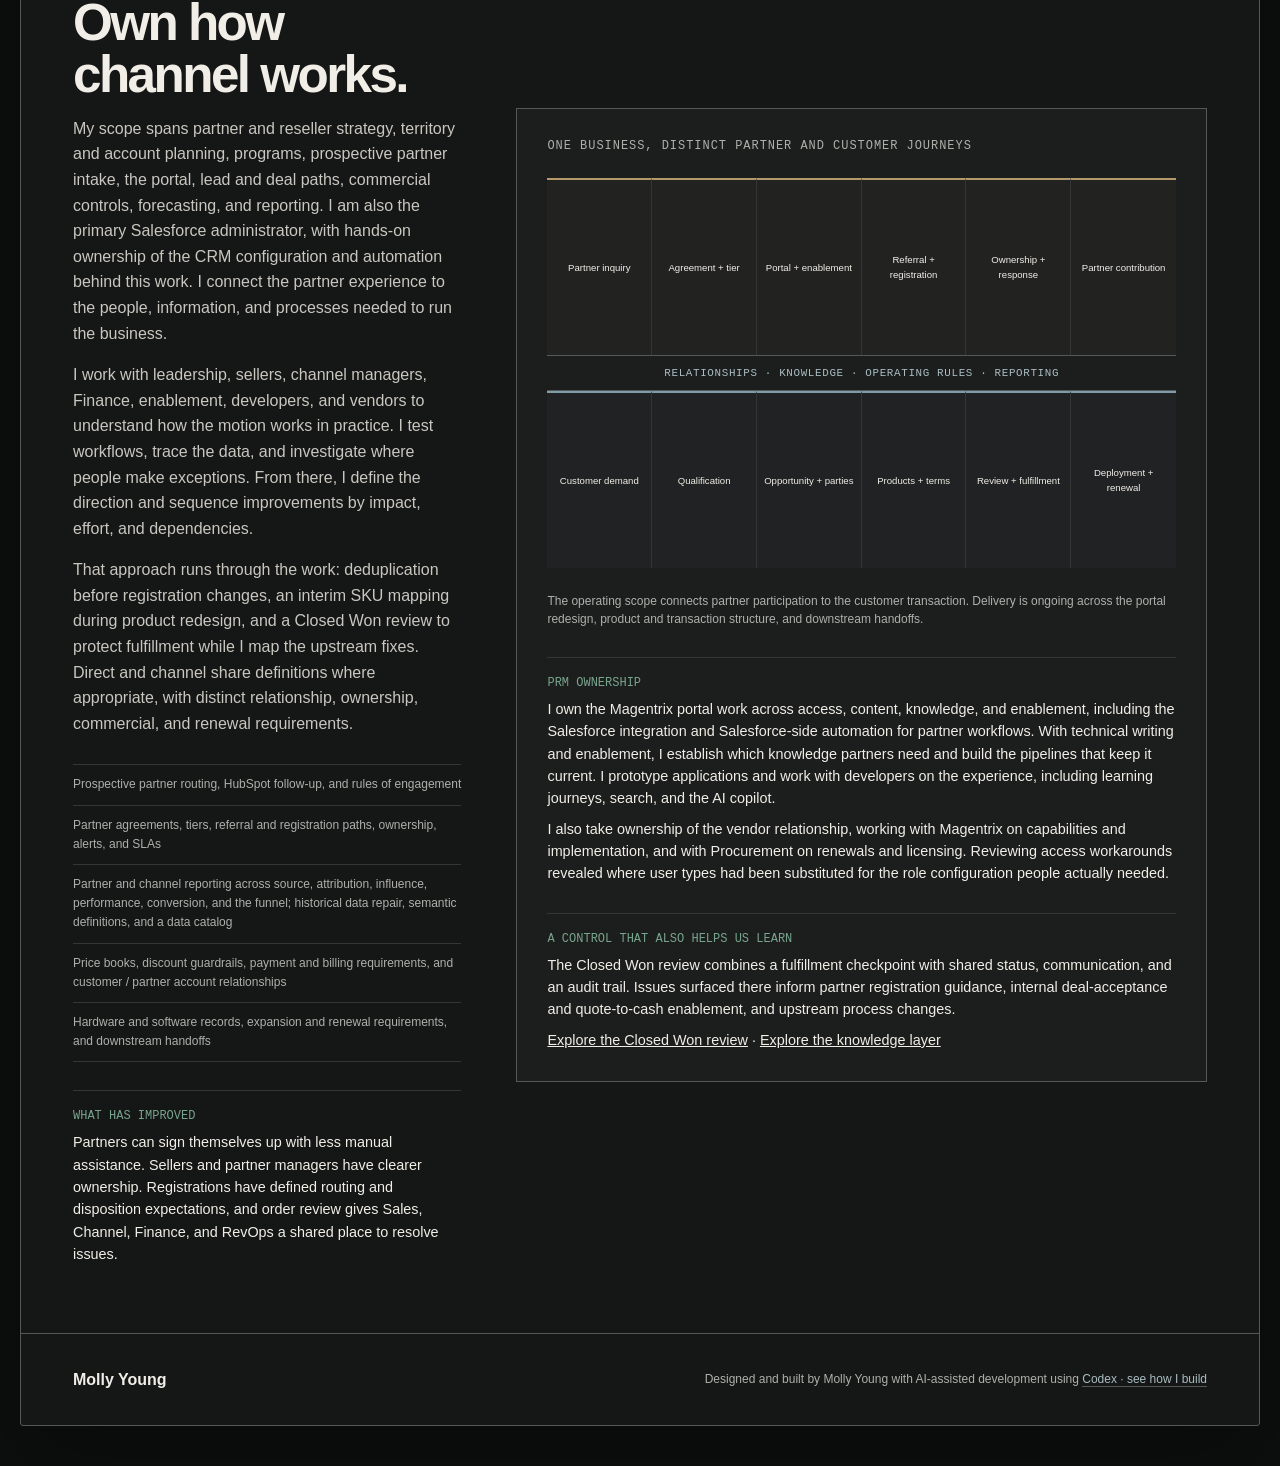
==== commit 87a4450f: "Expand channel operations story with end-to-end ownership and PRM detail" ====
--- a/channel-operations/index.html
+++ b/channel-operations/index.html
@@ -60,11 +60,12 @@
         </div></div>
         <div class="matrix-legend" aria-label="Matrix legend"><span><i class="dot on"></i> Built or owned</span><span><i class="dot support"></i> Contributed or supported</span><span><i class="dot"></i> Not a core part of this chapter</span></div>
       </section>
- <section class="chapter"><div class="chapter-copy"><span class="chapter-index">01 / GITLAB</span><p class="chapter-kicker">Partner development during hypergrowth</p><h2>Help build the motion before there was a team.</h2><p>I joined GitLab before there was a dedicated partner team and worked directly with partner leadership to support the emerging reseller motion across inbound referrals, prospective partners, and outbound referrals. I helped build and document the processes behind the motion, created resources for reseller partners, and contributed to the development of a tiered reseller program.</p><p>As partner leadership built out the dedicated team, I helped create its onboarding documentation and onboard new team members into the processes we had developed together. My role then shifted from filling gaps in an emerging function to supporting an established partner organization, while continuing to train my BDR team on how to work with partners and support the reseller motion.</p><ul class="motions"><li>Inbound partner referrals, prospective partners, and outbound referrals</li><li>Reseller resources and contribution to a tiered reseller program</li><li>Process documentation, ownership, routing, SLAs, and partner-sourced follow-up</li><li>Partner-team onboarding plus BDR training and ongoing support</li></ul><div class="impact"><strong>What changed</strong><p>Early hands-on execution became documented process, partner resources, and onboarding for the dedicated team, then a repeatable way for BDR to support the reseller motion as it scaled.</p></div></div><div class="chapter-visual"><p class="visual-title">From an emerging motion to a dedicated partner team</p><div class="gitlab-path"><div class="gitlab-step" data-step="01"><b>Support the emerging motion</b><span>Inbound referrals · prospective partners · outbound referrals</span><i class="gitlab-role">Early execution</i></div><div class="gitlab-step" data-step="02"><b>Build with partner leadership</b><span>Process · ownership · routing · SLAs · follow-up</span><i class="gitlab-role">Contributor</i></div><div class="gitlab-step" data-step="03"><b>Build partner resources</b><span>Reseller resources · tiered program contribution · documentation</span><i class="gitlab-role">Contributor</i></div><div class="gitlab-step" data-step="04"><b>Help onboard the partner team</b><span>Onboarding documentation · process training · knowledge transfer</span><i class="gitlab-role">Enablement</i></div><div class="gitlab-step" data-step="05"><b>Carry the motion into BDR</b><span>Partner support · partner-sourced follow-up · team training</span><i class="gitlab-role">BDR leader</i></div></div><p class="visual-caption">The progression matters: I helped fill the operating gap before a dedicated partner team existed, built alongside partner leadership, helped onboard the team as it formed, and then continued supporting the motion through BDR leadership.</p></div></section> motion into the BDR organization I helped lead.</p></div></section>
+ <div class="chapters" id="chapters">
+        <section class="chapter"><div class="chapter-copy"><span class="chapter-index">01 / GITLAB</span><p class="chapter-kicker">Partner development during hypergrowth</p><h2>Help build the motion before there was a team.</h2><p>I joined GitLab before there was a dedicated partner team and worked directly with partner leadership to support the emerging reseller motion across inbound referrals, prospective partners, and outbound referrals. I helped build and document the processes behind the motion, created resources for reseller partners, and contributed to the development of a tiered reseller program.</p><p>As partner leadership built out the dedicated team, I helped create its onboarding documentation and onboard new team members into the processes we had developed together. My role then shifted from filling gaps in an emerging function to supporting an established partner organization, while continuing to train my BDR team on how to work with partners and support the reseller motion.</p><ul class="motions"><li>Inbound partner referrals, prospective partners, and outbound referrals</li><li>Reseller resources and contribution to a tiered reseller program</li><li>Process documentation, ownership, routing, SLAs, and partner-sourced follow-up</li><li>Partner-team onboarding plus BDR training and ongoing support</li></ul><div class="impact"><strong>What changed</strong><p>Early hands-on execution became documented process, partner resources, and onboarding for the dedicated team, then a repeatable way for BDR to support the reseller motion as it scaled.</p></div></div><div class="chapter-visual"><p class="visual-title">From an emerging motion to a dedicated partner team</p><div class="gitlab-path"><div class="gitlab-step" data-step="01"><b>Support the emerging motion</b><span>Inbound referrals · prospective partners · outbound referrals</span><i class="gitlab-role">Early execution</i></div><div class="gitlab-step" data-step="02"><b>Build with partner leadership</b><span>Process · ownership · routing · SLAs · follow-up</span><i class="gitlab-role">Contributor</i></div><div class="gitlab-step" data-step="03"><b>Build partner resources</b><span>Reseller resources · tiered program contribution · documentation</span><i class="gitlab-role">Contributor</i></div><div class="gitlab-step" data-step="04"><b>Help onboard the partner team</b><span>Onboarding documentation · process training · knowledge transfer</span><i class="gitlab-role">Enablement</i></div><div class="gitlab-step" data-step="05"><b>Carry the motion into BDR</b><span>Partner support · partner-sourced follow-up · team training</span><i class="gitlab-role">BDR leader</i></div></div><p class="visual-caption">The progression matters: I helped fill the operating gap before a dedicated partner team existed, built alongside partner leadership, helped onboard the team as it formed, and then continued supporting the motion through BDR leadership.</p></div></section>
         <section class="chapter"><div class="chapter-copy"><span class="chapter-index">02 / FASTLY</span><p class="chapter-kicker">Partner marketing at global scale</p><h2>Connect partner programs to pipeline.</h2><p>From Marketing Operations, I built Marketo programs across multiple partner motions: events, landing pages, forms, nurture, campaign structures, and motion-specific routing. Through the campaign, source, routing, and opportunity architecture, I also influenced how partner relationships and activity were represented in the data model. I connected response to Sales follow-up and opportunity creation in Salesforce, then built the attribution and reporting behind it.</p><ul class="motions"><li>Technology and cloud partnerships</li><li>Resellers and referrals</li><li>Co-marketing and co-selling programs</li><li>Partner data, source, campaign, and opportunity attribution</li></ul><div class="impact"><strong>What this connected</strong><p>Partner response remained connected to seller action, opportunity creation, and source, creating a more reliable basis for measuring pipeline and making investment decisions.</p></div></div><div class="chapter-visual"><p class="visual-title">Program-to-pipeline architecture</p><div class="funnel"><div class="funnel-col"><span>Partner event</span><span>Landing page</span><span>Referral form</span><span>Nurture response</span></div><i class="arrow">→</i><div class="funnel-col"><span>Campaign + source</span><span>Motion-specific routing</span><span>Sales follow-up</span><span>Opportunity linkage</span></div><i class="arrow">→</i><div class="funnel-result"><strong>Measurable pipeline</strong><small>attribution · reporting · investment</small></div></div><p class="visual-caption">The program was not complete at form fill. It ended when response, seller action, opportunity, and partner source remained connected.</p></div></section>
         <section class="chapter"><div class="chapter-copy"><span class="chapter-index">03 / REMOTE</span><p class="chapter-kicker">Data-driven partner operations through hypergrowth</p><h2>Turn constant change into a repeatable operating model.</h2><p>Remote was growing quickly, the partner function was still taking shape, and the motions continued to change with the business. I worked across the people responsible for partnerships and the participating GTM teams to turn strategy into repeatable, scalable execution. That included the data model, portfolio and territory planning, enrichment, field adoption, reporting, and the partner deal path through pipeline acceptance, with opportunity requirements, ownership, crediting, and elements of compensation design.</p><ul class="motions"><li>VC and PE firms, incubators, and accelerators</li><li>Referral, HRIS, integration, and ecosystem partners</li><li>Marketplace, technology, API, community, and talent partners</li><li>Data-driven planning, enrichment, pipeline acceptance, compensation, and measurement</li></ul><div class="impact"><strong>What the model supported</strong><p>Complex partner strategies became repeatable acquisition motions that could scale through hypergrowth, adapt as the business changed, and be measured without losing the relationships behind the numbers.</p></div></div><div class="chapter-visual"><p class="visual-title">A scalable model for multi-party growth</p><div class="relationship-graph"><svg class="graph-lines" viewBox="0 0 600 350" preserveAspectRatio="none" aria-hidden="true"><line x1="120" y1="70" x2="285" y2="60"/><line x1="320" y1="70" x2="500" y2="110"/><line x1="120" y1="80" x2="210" y2="280"/><line x1="500" y1="130" x2="430" y2="290"/><line x1="235" y1="290" x2="400" y2="300"/><text x="190" y="52">portfolio relationship</text><text x="370" y="78">referred company</text><text x="265" y="318">contact → pipeline acceptance → outcome</text></svg><div class="entity e-firm"><strong>VC / PE firm</strong><small>partner organization</small></div><div class="entity e-portfolio"><strong>Portfolio</strong><small>planning + enrichment</small></div><div class="entity e-company"><strong>Company</strong><small>account + territory</small></div><div class="entity e-contact"><strong>People</strong><small>buyer + recipient</small></div><div class="entity e-opp"><strong>Commercial outcome</strong><small>acceptance + credit</small></div></div><p class="visual-caption">The model preserved distinct parties and relationships, connected them to operational and performance data, and remained usable as teams, territories, and partner motions changed.</p></div></section>
         <section class="chapter"><div class="chapter-copy"><span class="chapter-index">04 / BUILDKITE</span><p class="chapter-kicker">Scale-ready AWS alliance operations</p><h2>Build the motion to scale from day one.</h2><p>I helped design the co-selling motion and owned the partner data model, portal, and internal enablement that made it usable for sellers and partners. I designed the partner webinar program and owned the programs and systems behind it, helped coordinate content and assets for partners, and managed the operational path across referrals, registrations, AWS submissions, Marketplace, and CRM. I also built the attribution and campaign-influence models and owned how partner performance appeared in reporting. I built these pieces together so the team would not have to redesign the motion every time it grew.</p><ul class="motions"><li>Partner data model, portal, and internal seller enablement</li><li>Partner webinars, content, program architecture, and supporting systems</li><li>AWS Partner Central co-sell submissions, registrations, and approvals</li><li>AWS Marketplace listings and offers through Tackle; Crossbeam for co-sell and ecosystem work</li><li>Attribution, campaign influence, and partner reporting across Salesforce and HubSpot</li></ul><div class="impact"><strong>What was ready at launch</strong><p>When the Strategic Collaboration Agreement launched, sellers had a defined process to follow, partners had the content and support needed to participate, and leadership could see the resulting pipeline.</p></div></div><div class="chapter-visual"><p class="visual-title">Scale built into the operating path</p><div class="aws-map"><div class="aws-group"><span>Design co-sell motion</span><span>Build seller enablement</span><span>Run partner webinars</span></div><i class="arrow">→</i><div class="aws-core"><strong>How the AWS motion ran</strong><small>data model · portal · programs</small></div><i class="arrow">→</i><div class="aws-group"><span>Content + partner activation</span><span>AWS submissions + Marketplace</span><span>Attribution + reporting</span></div></div><p class="visual-caption">Co-sell design, enablement, portal experience, program operations, transaction workflows, and measurement were connected from the beginning so the motion could grow without being rebuilt.</p></div></section>
-        <section class="chapter"><div class="chapter-copy"><span class="chapter-index">05 / LUMANA</span><p class="chapter-kicker">Current end-to-end ownership</p><h2>Own how channel works.</h2><p>I own how channel works at Lumana: partner and reseller strategy, territory and account planning, programs, lead and deal paths, the portal, forecasting, and reporting. I built the underlying data model and operating rules that let direct and channel performance resolve against the same definitions while preserving different ownership, commercial, partner, and renewal requirements.</p><ul class="motions"><li>Reseller and installer partners; referral and deal-registration motions</li><li>Territory and account planning, strategic designations, and channel-manager / AE co-selling</li><li>Magentrix portal, partner programs, content, knowledge, and enablement</li><li>Discounts, approvals, order terms, bill-to, and renewals</li><li>Forecasting, partner performance, and reporting</li></ul><div class="impact"><strong>What the business can do now</strong><p>Channel can be planned, operated, trusted, forecasted, and compared with direct Sales without erasing what makes the partner path different.</p></div></div><div class="chapter-visual"><p class="visual-title">Different deal paths, comparable reporting</p><div class="dual-motion"><div class="motion-lanes partner"><span>Referral + registration</span><span>Match + classify</span><span>Route + co-sell</span><span>Partner deal controls</span><span>Renewal + bill-to</span><span>Channel forecast</span></div><div class="shared-layer">shared definitions · source integrity · pipeline criteria · metrics layer</div><div class="motion-lanes"><span>Direct demand</span><span>Match + segment</span><span>Route + own</span><span>Direct deal controls</span><span>Handoff + renewal</span><span>Sales forecast</span></div></div><p class="visual-caption">The paths share governance and measurement, but retain the context each team needs to execute correctly.</p></div></section>
+        <section class="chapter"><div class="chapter-copy"><span class="chapter-index">05 / LUMANA</span><p class="chapter-kicker">Current end-to-end ownership</p><h2>Own how channel works.</h2><p>My scope spans partner and reseller strategy, territory and account planning, programs, prospective partner intake, the portal, lead and deal paths, commercial controls, forecasting, and reporting. I am also the primary Salesforce administrator, with hands-on ownership of the CRM configuration and automation behind this work. I connect the partner experience to the people, information, and processes needed to run the business.</p><p>I work with leadership, sellers, channel managers, Finance, enablement, developers, and vendors to understand how the motion works in practice. I test workflows, trace the data, and investigate where people make exceptions. From there, I define the direction and sequence improvements by impact, effort, and dependencies.</p><p>That approach runs through the work: deduplication before registration changes, an interim SKU mapping during product redesign, and a Closed Won review to protect fulfillment while I map the upstream fixes. Direct and channel share definitions where appropriate, with distinct relationship, ownership, commercial, and renewal requirements.</p><ul class="motions"><li>Prospective partner routing, HubSpot follow-up, and rules of engagement</li><li>Partner agreements, tiers, referral and registration paths, ownership, alerts, and SLAs</li><li>Partner and channel reporting across source, attribution, influence, performance, conversion, and the funnel; historical data repair, semantic definitions, and a data catalog</li><li>Price books, discount guardrails, payment and billing requirements, and customer / partner account relationships</li><li>Hardware and software records, expansion and renewal requirements, and downstream handoffs</li></ul><div class="impact"><strong>What has improved</strong><p>Partners can sign themselves up with less manual assistance. Sellers and partner managers have clearer ownership. Registrations have defined routing and disposition expectations, and order review gives Sales, Channel, Finance, and RevOps a shared place to resolve issues.</p></div></div><div class="chapter-visual"><p class="visual-title">One business, distinct partner and customer journeys</p><div class="dual-motion"><div class="motion-lanes partner"><span>Partner inquiry</span><span>Agreement + tier</span><span>Portal + enablement</span><span>Referral + registration</span><span>Ownership + response</span><span>Partner contribution</span></div><div class="shared-layer">relationships · knowledge · operating rules · reporting</div><div class="motion-lanes"><span>Customer demand</span><span>Qualification</span><span>Opportunity + parties</span><span>Products + terms</span><span>Review + fulfillment</span><span>Deployment + renewal</span></div></div><p class="visual-caption">The operating scope connects partner participation to the customer transaction. Delivery is ongoing across the portal redesign, product and transaction structure, and downstream handoffs.</p><div class="impact"><strong>PRM ownership</strong><p>I own the Magentrix portal work across access, content, knowledge, and enablement, including the Salesforce integration and Salesforce-side automation for partner workflows. With technical writing and enablement, I establish which knowledge partners need and build the pipelines that keep it current. I prototype applications and work with developers on the experience, including learning journeys, search, and the AI copilot.</p><p>I also take ownership of the vendor relationship, working with Magentrix on capabilities and implementation, and with Procurement on renewals and licensing. Reviewing access workarounds revealed where user types had been substituted for the role configuration people actually needed.</p></div><div class="impact"><strong>A control that also helps us learn</strong><p>The Closed Won review combines a fulfillment checkpoint with shared status, communication, and an audit trail. Issues surfaced there inform partner registration guidance, internal deal-acceptance and quote-to-cash enablement, and upstream process changes.</p><p><a href="../proof/closed-won-review/">Explore the Closed Won review</a> · <a href="../proof/gtm-knowledge-layer/">Explore the knowledge layer</a></p></div></div></section>
       </div>
     </main>
     <footer><strong>Molly Young</strong><span>Designed and built by Molly Young with AI-assisted development using <a href="https://molleyoung.github.io/whoami/">Codex · see how I build</a></span></footer>
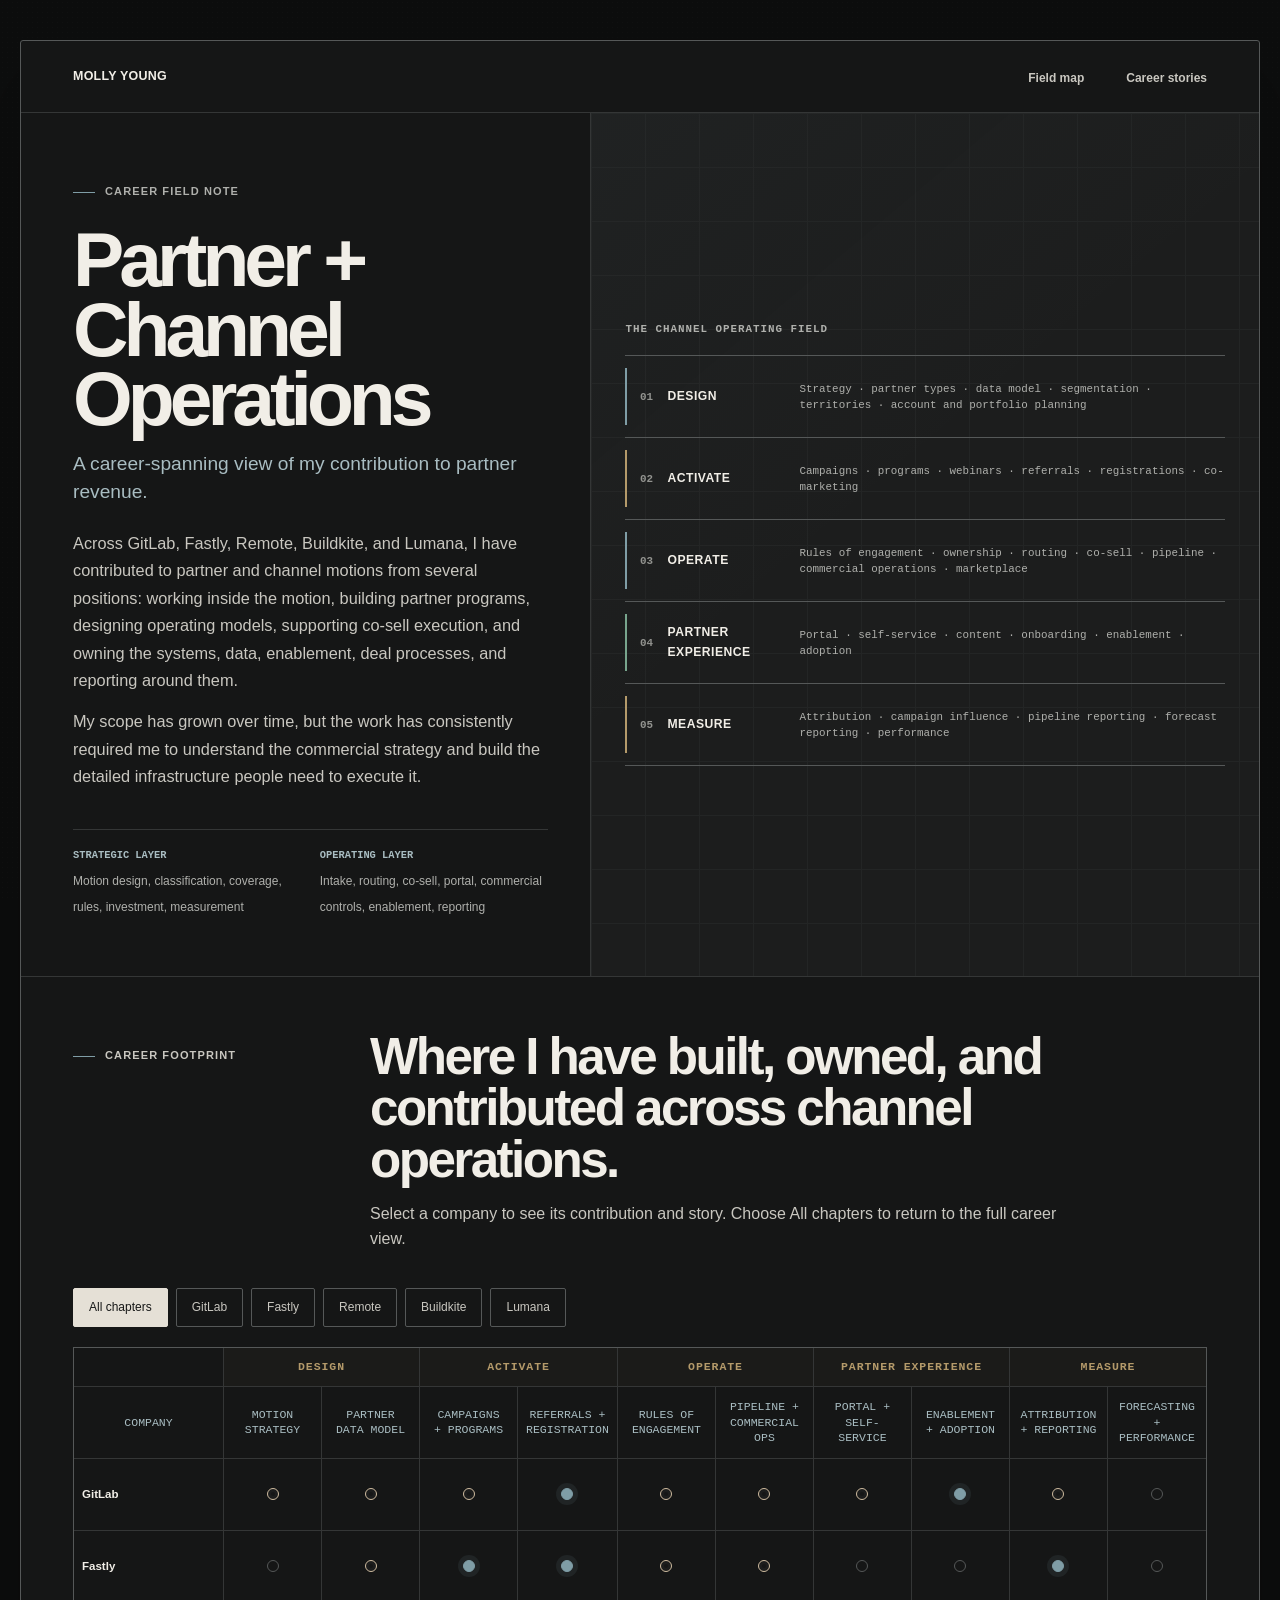
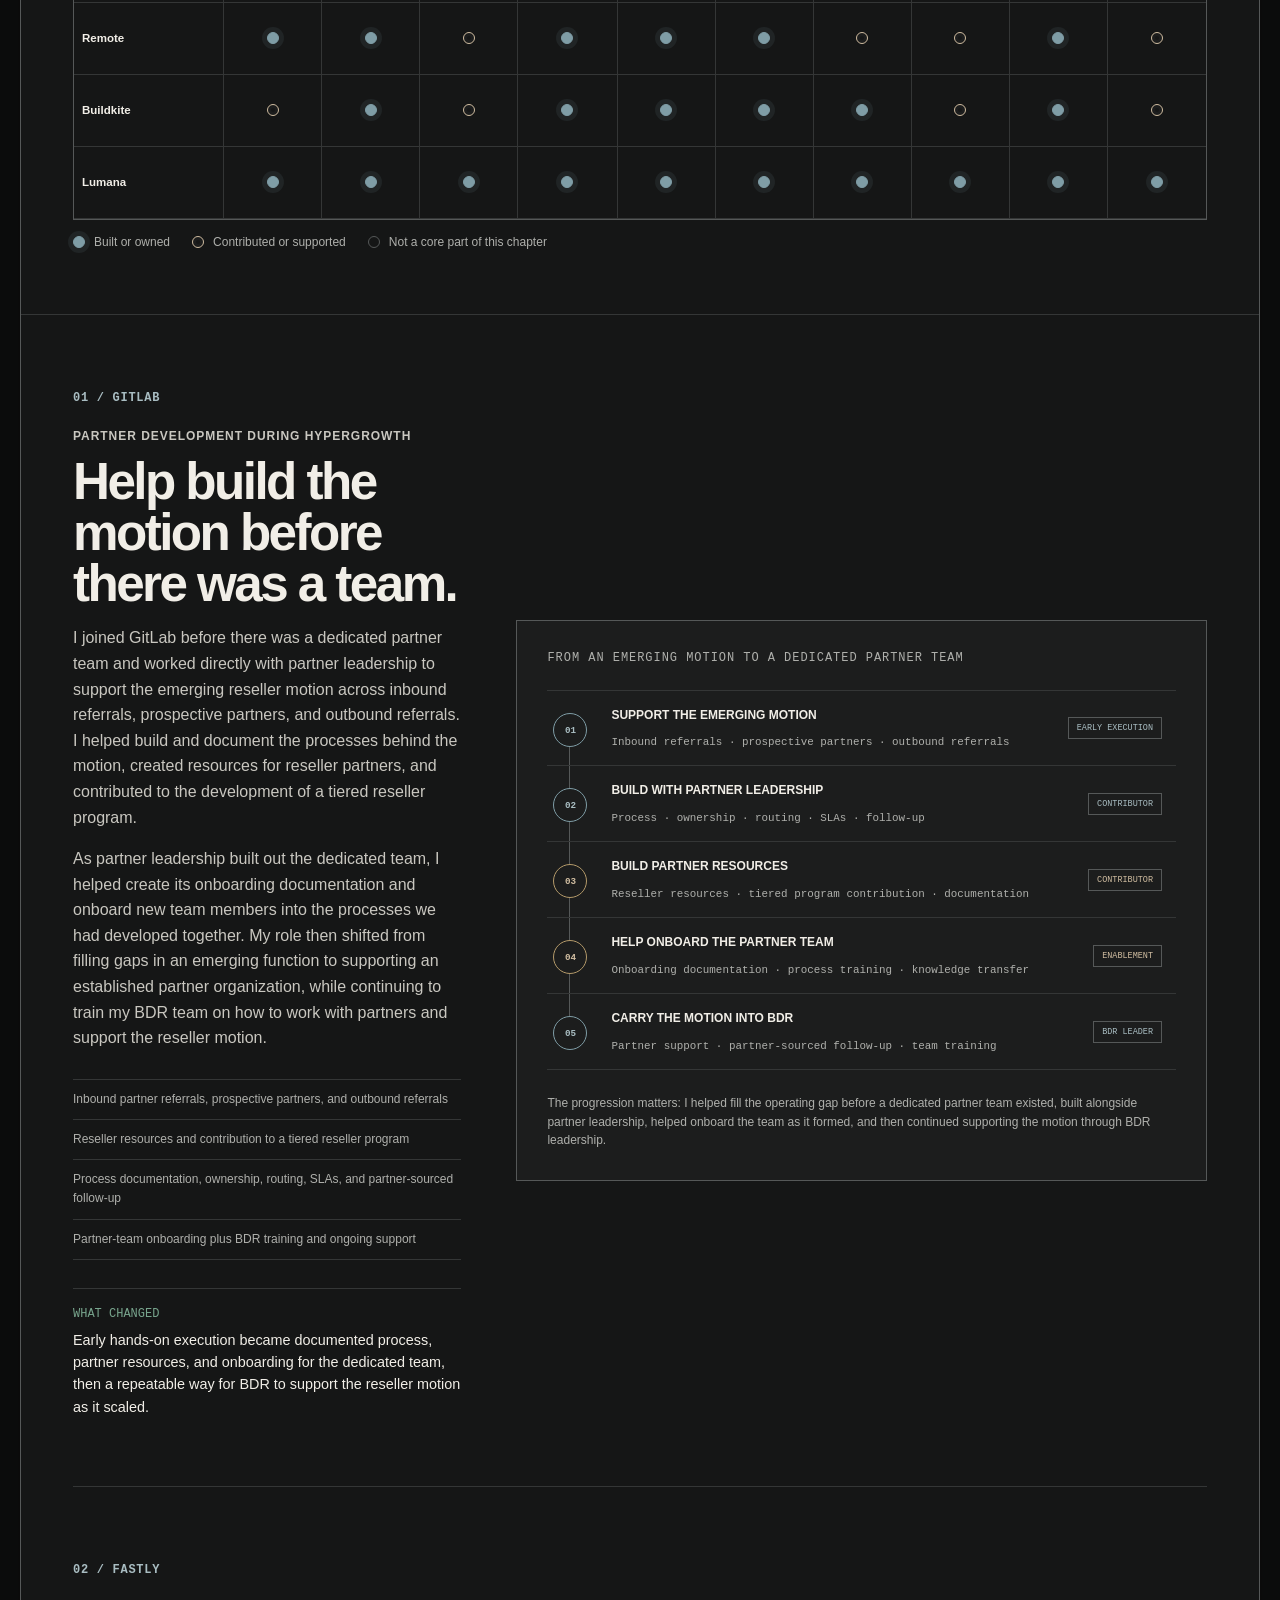
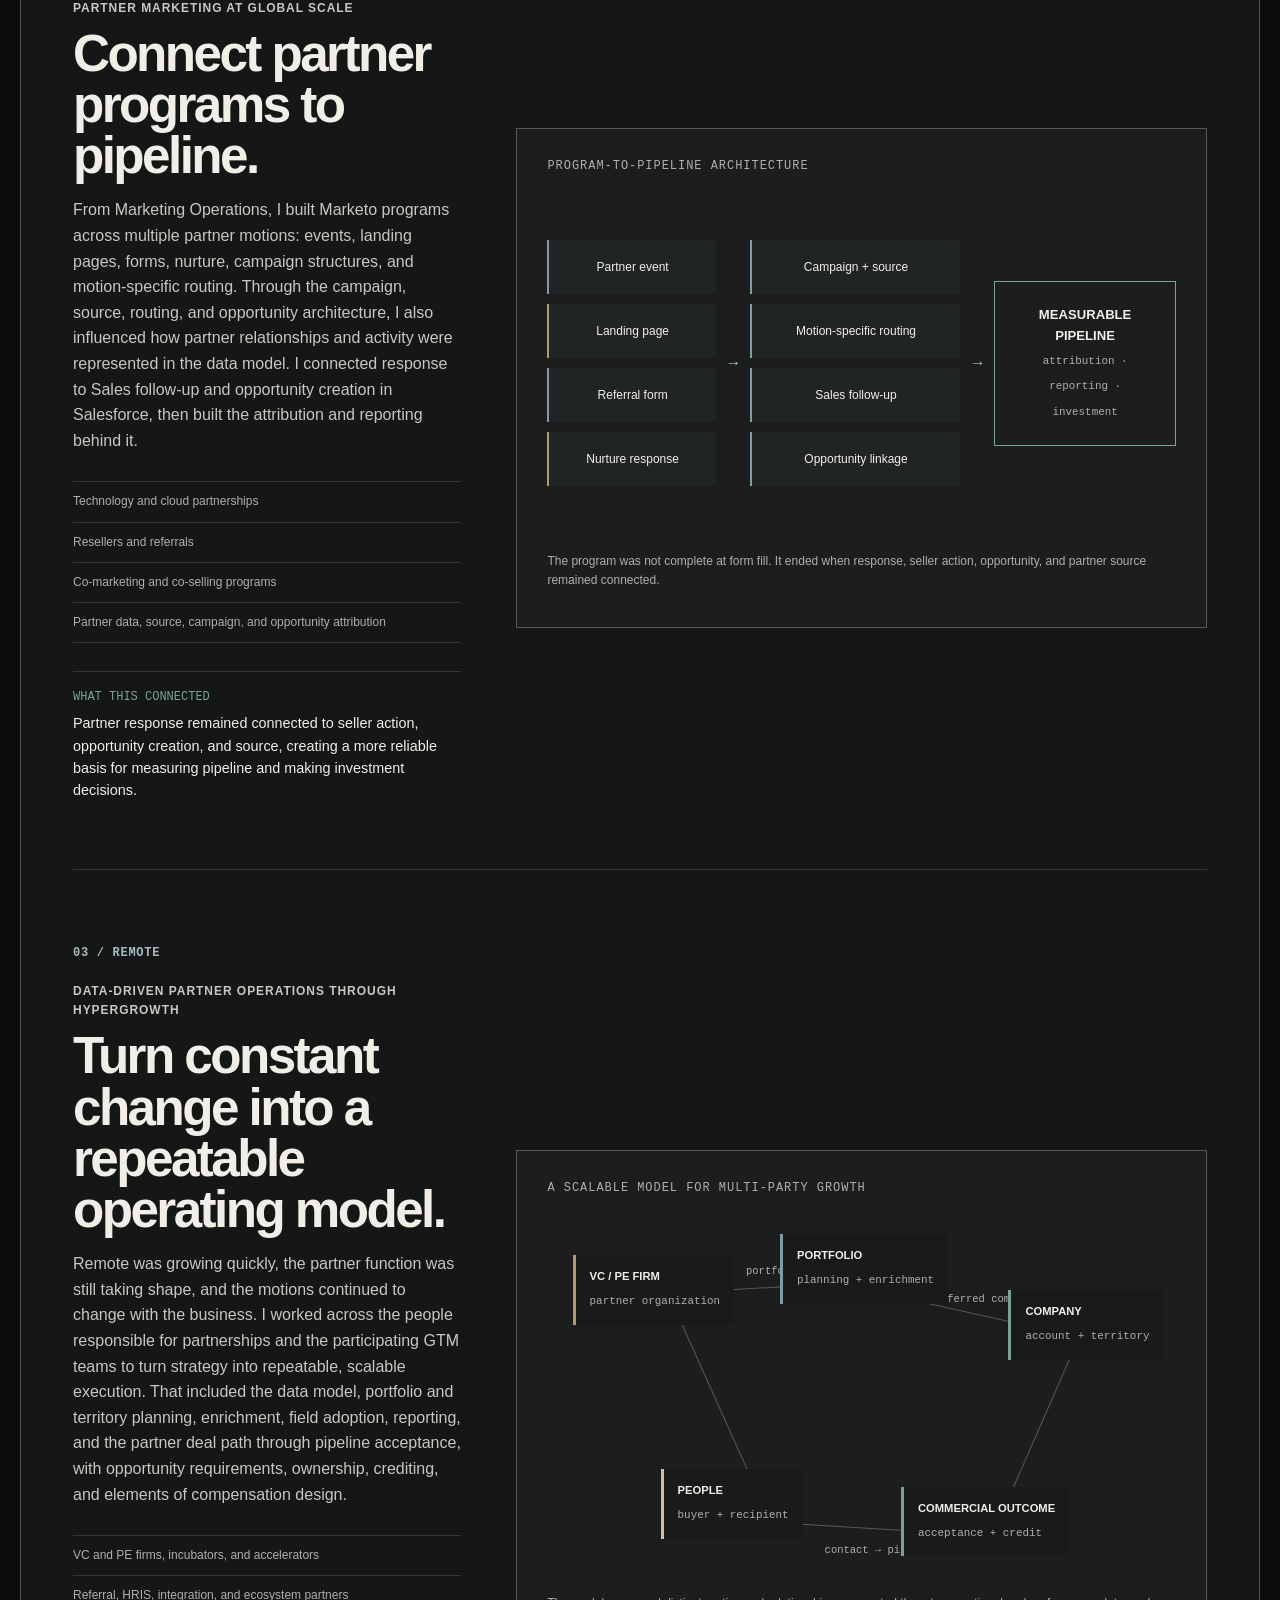
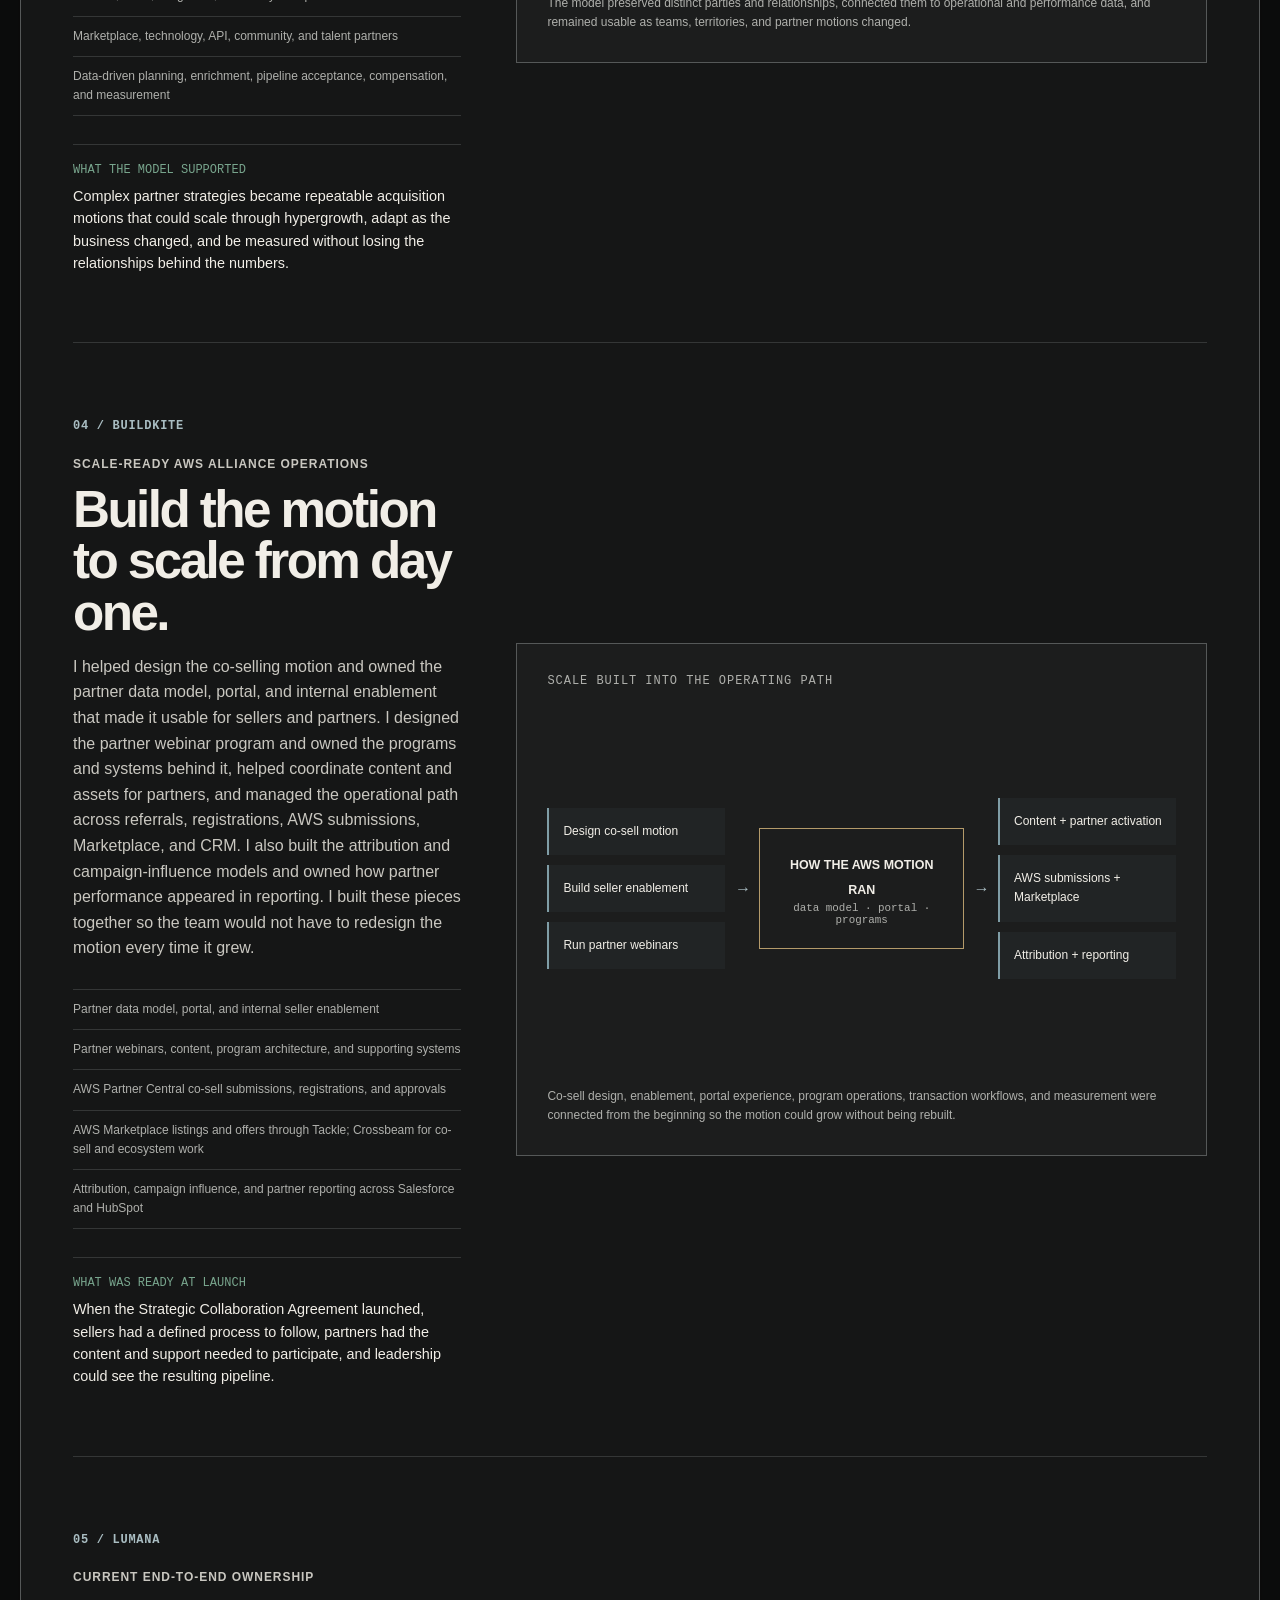
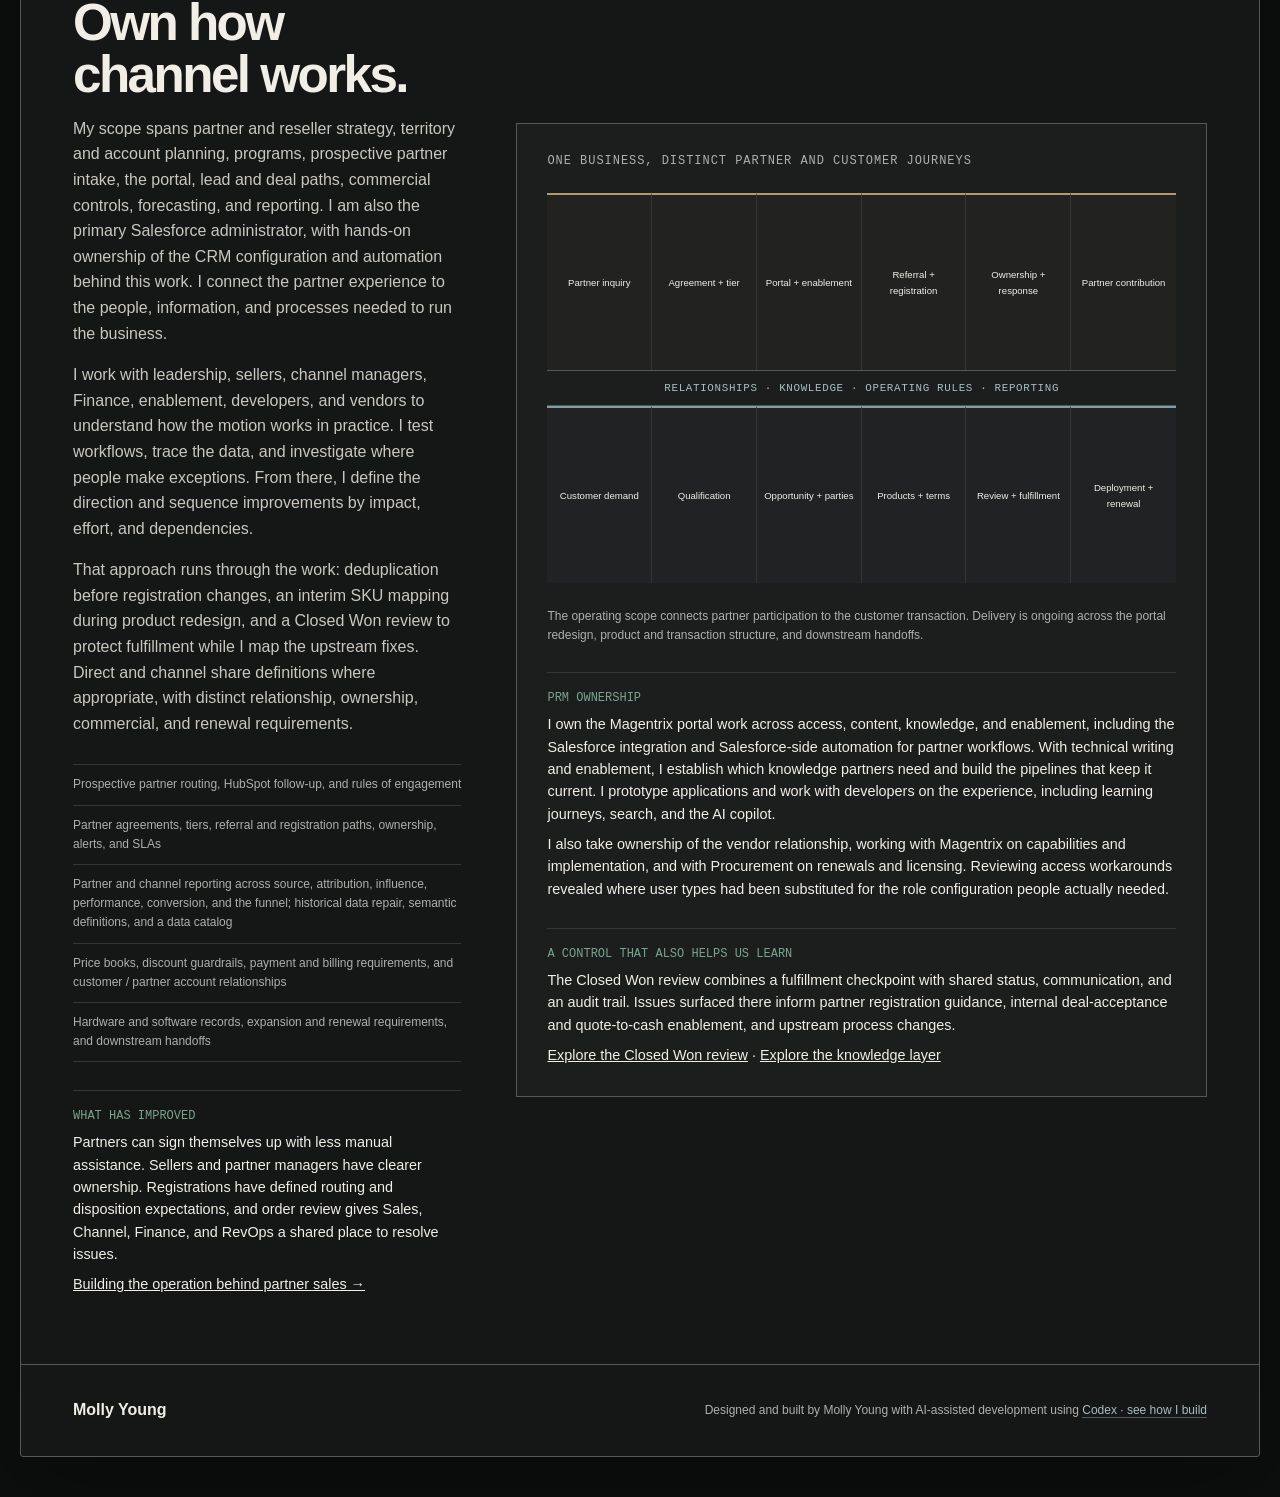
==== commit 3eda17cf: "Add partner sales asset and link from Channel Operations" ====
--- a/channel-operations/index.html
+++ b/channel-operations/index.html
@@ -65,7 +65,7 @@
         <section class="chapter"><div class="chapter-copy"><span class="chapter-index">02 / FASTLY</span><p class="chapter-kicker">Partner marketing at global scale</p><h2>Connect partner programs to pipeline.</h2><p>From Marketing Operations, I built Marketo programs across multiple partner motions: events, landing pages, forms, nurture, campaign structures, and motion-specific routing. Through the campaign, source, routing, and opportunity architecture, I also influenced how partner relationships and activity were represented in the data model. I connected response to Sales follow-up and opportunity creation in Salesforce, then built the attribution and reporting behind it.</p><ul class="motions"><li>Technology and cloud partnerships</li><li>Resellers and referrals</li><li>Co-marketing and co-selling programs</li><li>Partner data, source, campaign, and opportunity attribution</li></ul><div class="impact"><strong>What this connected</strong><p>Partner response remained connected to seller action, opportunity creation, and source, creating a more reliable basis for measuring pipeline and making investment decisions.</p></div></div><div class="chapter-visual"><p class="visual-title">Program-to-pipeline architecture</p><div class="funnel"><div class="funnel-col"><span>Partner event</span><span>Landing page</span><span>Referral form</span><span>Nurture response</span></div><i class="arrow">→</i><div class="funnel-col"><span>Campaign + source</span><span>Motion-specific routing</span><span>Sales follow-up</span><span>Opportunity linkage</span></div><i class="arrow">→</i><div class="funnel-result"><strong>Measurable pipeline</strong><small>attribution · reporting · investment</small></div></div><p class="visual-caption">The program was not complete at form fill. It ended when response, seller action, opportunity, and partner source remained connected.</p></div></section>
         <section class="chapter"><div class="chapter-copy"><span class="chapter-index">03 / REMOTE</span><p class="chapter-kicker">Data-driven partner operations through hypergrowth</p><h2>Turn constant change into a repeatable operating model.</h2><p>Remote was growing quickly, the partner function was still taking shape, and the motions continued to change with the business. I worked across the people responsible for partnerships and the participating GTM teams to turn strategy into repeatable, scalable execution. That included the data model, portfolio and territory planning, enrichment, field adoption, reporting, and the partner deal path through pipeline acceptance, with opportunity requirements, ownership, crediting, and elements of compensation design.</p><ul class="motions"><li>VC and PE firms, incubators, and accelerators</li><li>Referral, HRIS, integration, and ecosystem partners</li><li>Marketplace, technology, API, community, and talent partners</li><li>Data-driven planning, enrichment, pipeline acceptance, compensation, and measurement</li></ul><div class="impact"><strong>What the model supported</strong><p>Complex partner strategies became repeatable acquisition motions that could scale through hypergrowth, adapt as the business changed, and be measured without losing the relationships behind the numbers.</p></div></div><div class="chapter-visual"><p class="visual-title">A scalable model for multi-party growth</p><div class="relationship-graph"><svg class="graph-lines" viewBox="0 0 600 350" preserveAspectRatio="none" aria-hidden="true"><line x1="120" y1="70" x2="285" y2="60"/><line x1="320" y1="70" x2="500" y2="110"/><line x1="120" y1="80" x2="210" y2="280"/><line x1="500" y1="130" x2="430" y2="290"/><line x1="235" y1="290" x2="400" y2="300"/><text x="190" y="52">portfolio relationship</text><text x="370" y="78">referred company</text><text x="265" y="318">contact → pipeline acceptance → outcome</text></svg><div class="entity e-firm"><strong>VC / PE firm</strong><small>partner organization</small></div><div class="entity e-portfolio"><strong>Portfolio</strong><small>planning + enrichment</small></div><div class="entity e-company"><strong>Company</strong><small>account + territory</small></div><div class="entity e-contact"><strong>People</strong><small>buyer + recipient</small></div><div class="entity e-opp"><strong>Commercial outcome</strong><small>acceptance + credit</small></div></div><p class="visual-caption">The model preserved distinct parties and relationships, connected them to operational and performance data, and remained usable as teams, territories, and partner motions changed.</p></div></section>
         <section class="chapter"><div class="chapter-copy"><span class="chapter-index">04 / BUILDKITE</span><p class="chapter-kicker">Scale-ready AWS alliance operations</p><h2>Build the motion to scale from day one.</h2><p>I helped design the co-selling motion and owned the partner data model, portal, and internal enablement that made it usable for sellers and partners. I designed the partner webinar program and owned the programs and systems behind it, helped coordinate content and assets for partners, and managed the operational path across referrals, registrations, AWS submissions, Marketplace, and CRM. I also built the attribution and campaign-influence models and owned how partner performance appeared in reporting. I built these pieces together so the team would not have to redesign the motion every time it grew.</p><ul class="motions"><li>Partner data model, portal, and internal seller enablement</li><li>Partner webinars, content, program architecture, and supporting systems</li><li>AWS Partner Central co-sell submissions, registrations, and approvals</li><li>AWS Marketplace listings and offers through Tackle; Crossbeam for co-sell and ecosystem work</li><li>Attribution, campaign influence, and partner reporting across Salesforce and HubSpot</li></ul><div class="impact"><strong>What was ready at launch</strong><p>When the Strategic Collaboration Agreement launched, sellers had a defined process to follow, partners had the content and support needed to participate, and leadership could see the resulting pipeline.</p></div></div><div class="chapter-visual"><p class="visual-title">Scale built into the operating path</p><div class="aws-map"><div class="aws-group"><span>Design co-sell motion</span><span>Build seller enablement</span><span>Run partner webinars</span></div><i class="arrow">→</i><div class="aws-core"><strong>How the AWS motion ran</strong><small>data model · portal · programs</small></div><i class="arrow">→</i><div class="aws-group"><span>Content + partner activation</span><span>AWS submissions + Marketplace</span><span>Attribution + reporting</span></div></div><p class="visual-caption">Co-sell design, enablement, portal experience, program operations, transaction workflows, and measurement were connected from the beginning so the motion could grow without being rebuilt.</p></div></section>
-        <section class="chapter"><div class="chapter-copy"><span class="chapter-index">05 / LUMANA</span><p class="chapter-kicker">Current end-to-end ownership</p><h2>Own how channel works.</h2><p>My scope spans partner and reseller strategy, territory and account planning, programs, prospective partner intake, the portal, lead and deal paths, commercial controls, forecasting, and reporting. I am also the primary Salesforce administrator, with hands-on ownership of the CRM configuration and automation behind this work. I connect the partner experience to the people, information, and processes needed to run the business.</p><p>I work with leadership, sellers, channel managers, Finance, enablement, developers, and vendors to understand how the motion works in practice. I test workflows, trace the data, and investigate where people make exceptions. From there, I define the direction and sequence improvements by impact, effort, and dependencies.</p><p>That approach runs through the work: deduplication before registration changes, an interim SKU mapping during product redesign, and a Closed Won review to protect fulfillment while I map the upstream fixes. Direct and channel share definitions where appropriate, with distinct relationship, ownership, commercial, and renewal requirements.</p><ul class="motions"><li>Prospective partner routing, HubSpot follow-up, and rules of engagement</li><li>Partner agreements, tiers, referral and registration paths, ownership, alerts, and SLAs</li><li>Partner and channel reporting across source, attribution, influence, performance, conversion, and the funnel; historical data repair, semantic definitions, and a data catalog</li><li>Price books, discount guardrails, payment and billing requirements, and customer / partner account relationships</li><li>Hardware and software records, expansion and renewal requirements, and downstream handoffs</li></ul><div class="impact"><strong>What has improved</strong><p>Partners can sign themselves up with less manual assistance. Sellers and partner managers have clearer ownership. Registrations have defined routing and disposition expectations, and order review gives Sales, Channel, Finance, and RevOps a shared place to resolve issues.</p></div></div><div class="chapter-visual"><p class="visual-title">One business, distinct partner and customer journeys</p><div class="dual-motion"><div class="motion-lanes partner"><span>Partner inquiry</span><span>Agreement + tier</span><span>Portal + enablement</span><span>Referral + registration</span><span>Ownership + response</span><span>Partner contribution</span></div><div class="shared-layer">relationships · knowledge · operating rules · reporting</div><div class="motion-lanes"><span>Customer demand</span><span>Qualification</span><span>Opportunity + parties</span><span>Products + terms</span><span>Review + fulfillment</span><span>Deployment + renewal</span></div></div><p class="visual-caption">The operating scope connects partner participation to the customer transaction. Delivery is ongoing across the portal redesign, product and transaction structure, and downstream handoffs.</p><div class="impact"><strong>PRM ownership</strong><p>I own the Magentrix portal work across access, content, knowledge, and enablement, including the Salesforce integration and Salesforce-side automation for partner workflows. With technical writing and enablement, I establish which knowledge partners need and build the pipelines that keep it current. I prototype applications and work with developers on the experience, including learning journeys, search, and the AI copilot.</p><p>I also take ownership of the vendor relationship, working with Magentrix on capabilities and implementation, and with Procurement on renewals and licensing. Reviewing access workarounds revealed where user types had been substituted for the role configuration people actually needed.</p></div><div class="impact"><strong>A control that also helps us learn</strong><p>The Closed Won review combines a fulfillment checkpoint with shared status, communication, and an audit trail. Issues surfaced there inform partner registration guidance, internal deal-acceptance and quote-to-cash enablement, and upstream process changes.</p><p><a href="../proof/closed-won-review/">Explore the Closed Won review</a> · <a href="../proof/gtm-knowledge-layer/">Explore the knowledge layer</a></p></div></div></section>
+        <section class="chapter"><div class="chapter-copy"><span class="chapter-index">05 / LUMANA</span><p class="chapter-kicker">Current end-to-end ownership</p><h2>Own how channel works.</h2><p>My scope spans partner and reseller strategy, territory and account planning, programs, prospective partner intake, the portal, lead and deal paths, commercial controls, forecasting, and reporting. I am also the primary Salesforce administrator, with hands-on ownership of the CRM configuration and automation behind this work. I connect the partner experience to the people, information, and processes needed to run the business.</p><p>I work with leadership, sellers, channel managers, Finance, enablement, developers, and vendors to understand how the motion works in practice. I test workflows, trace the data, and investigate where people make exceptions. From there, I define the direction and sequence improvements by impact, effort, and dependencies.</p><p>That approach runs through the work: deduplication before registration changes, an interim SKU mapping during product redesign, and a Closed Won review to protect fulfillment while I map the upstream fixes. Direct and channel share definitions where appropriate, with distinct relationship, ownership, commercial, and renewal requirements.</p><ul class="motions"><li>Prospective partner routing, HubSpot follow-up, and rules of engagement</li><li>Partner agreements, tiers, referral and registration paths, ownership, alerts, and SLAs</li><li>Partner and channel reporting across source, attribution, influence, performance, conversion, and the funnel; historical data repair, semantic definitions, and a data catalog</li><li>Price books, discount guardrails, payment and billing requirements, and customer / partner account relationships</li><li>Hardware and software records, expansion and renewal requirements, and downstream handoffs</li></ul><div class="impact"><strong>What has improved</strong><p>Partners can sign themselves up with less manual assistance. Sellers and partner managers have clearer ownership. Registrations have defined routing and disposition expectations, and order review gives Sales, Channel, Finance, and RevOps a shared place to resolve issues.</p><p><a href="../proof/partner-sales/">Building the operation behind partner sales →</a></p></div></div><div class="chapter-visual"><p class="visual-title">One business, distinct partner and customer journeys</p><div class="dual-motion"><div class="motion-lanes partner"><span>Partner inquiry</span><span>Agreement + tier</span><span>Portal + enablement</span><span>Referral + registration</span><span>Ownership + response</span><span>Partner contribution</span></div><div class="shared-layer">relationships · knowledge · operating rules · reporting</div><div class="motion-lanes"><span>Customer demand</span><span>Qualification</span><span>Opportunity + parties</span><span>Products + terms</span><span>Review + fulfillment</span><span>Deployment + renewal</span></div></div><p class="visual-caption">The operating scope connects partner participation to the customer transaction. Delivery is ongoing across the portal redesign, product and transaction structure, and downstream handoffs.</p><div class="impact"><strong>PRM ownership</strong><p>I own the Magentrix portal work across access, content, knowledge, and enablement, including the Salesforce integration and Salesforce-side automation for partner workflows. With technical writing and enablement, I establish which knowledge partners need and build the pipelines that keep it current. I prototype applications and work with developers on the experience, including learning journeys, search, and the AI copilot.</p><p>I also take ownership of the vendor relationship, working with Magentrix on capabilities and implementation, and with Procurement on renewals and licensing. Reviewing access workarounds revealed where user types had been substituted for the role configuration people actually needed.</p></div><div class="impact"><strong>A control that also helps us learn</strong><p>The Closed Won review combines a fulfillment checkpoint with shared status, communication, and an audit trail. Issues surfaced there inform partner registration guidance, internal deal-acceptance and quote-to-cash enablement, and upstream process changes.</p><p><a href="../proof/closed-won-review/">Explore the Closed Won review</a> · <a href="../proof/gtm-knowledge-layer/">Explore the knowledge layer</a></p></div></div></section>
       </div>
     </main>
     <footer><strong>Molly Young</strong><span>Designed and built by Molly Young with AI-assisted development using <a href="https://molleyoung.github.io/whoami/">Codex · see how I build</a></span></footer>
